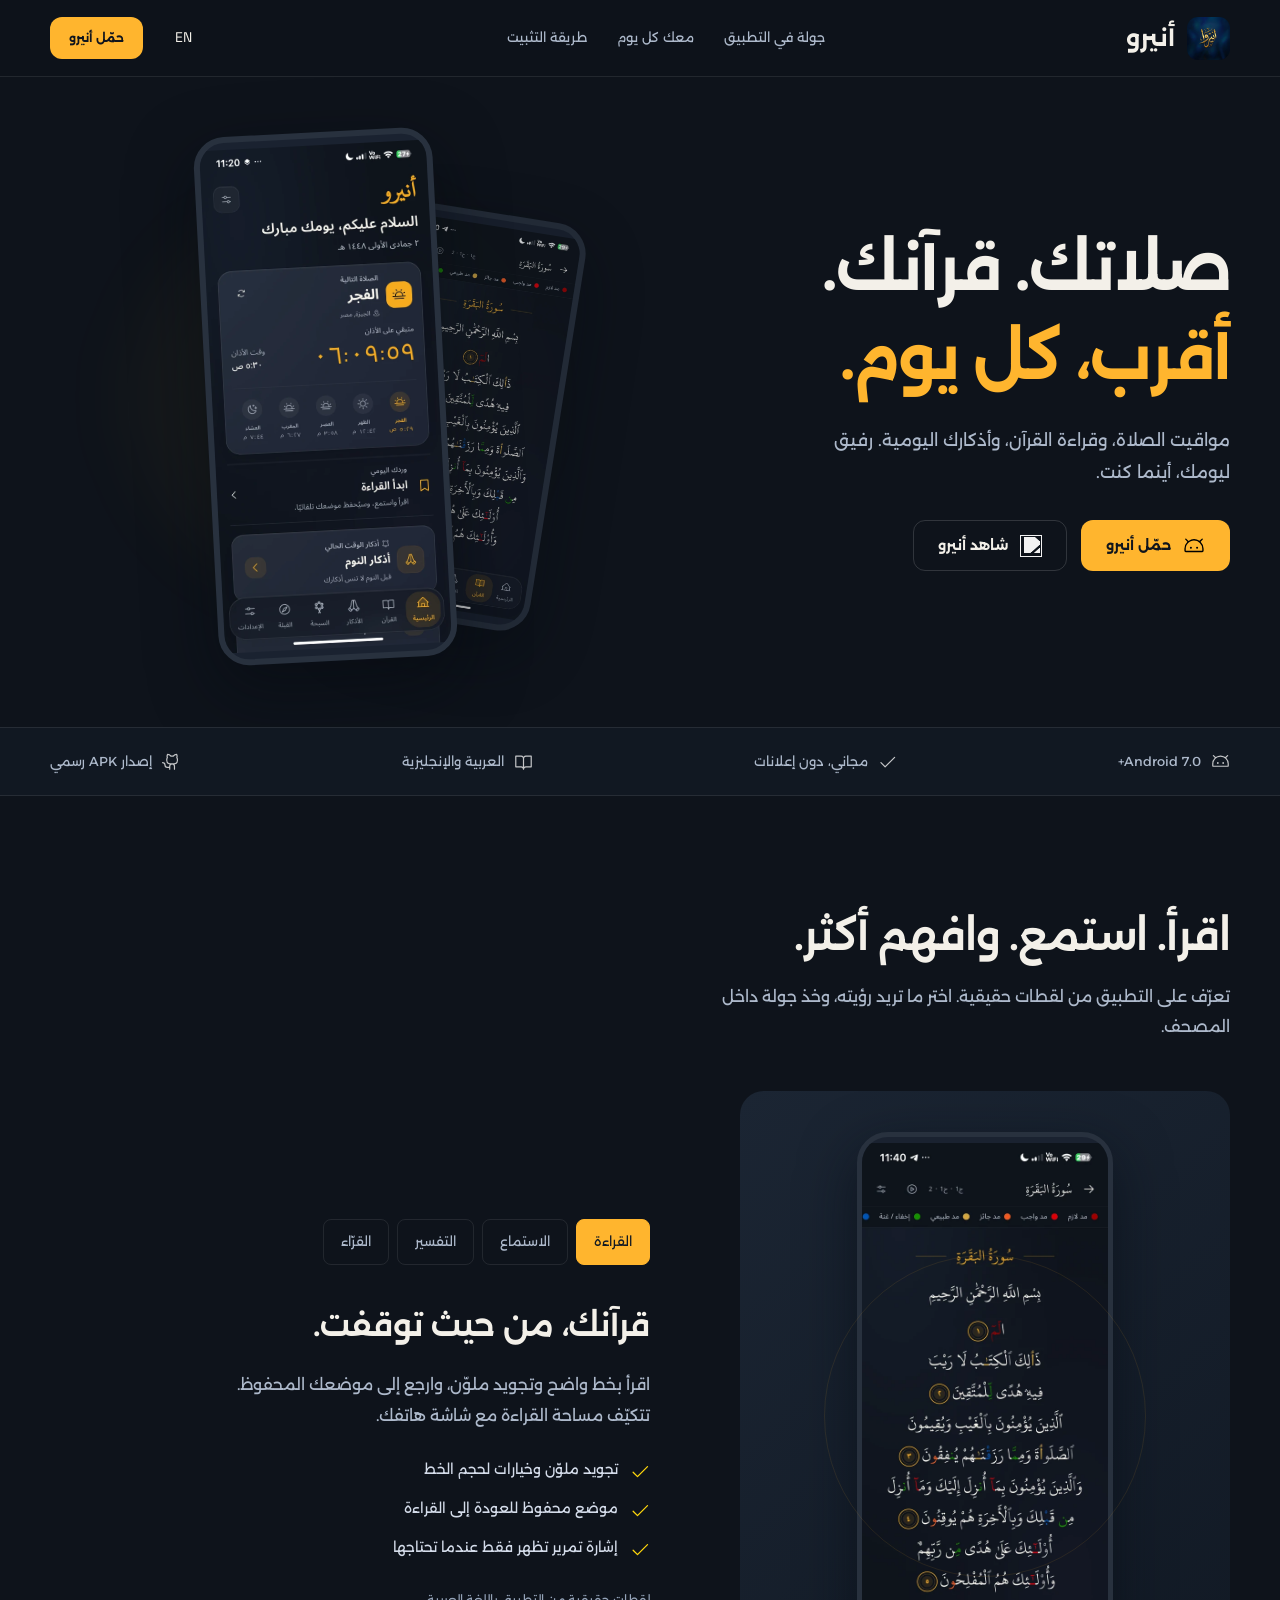
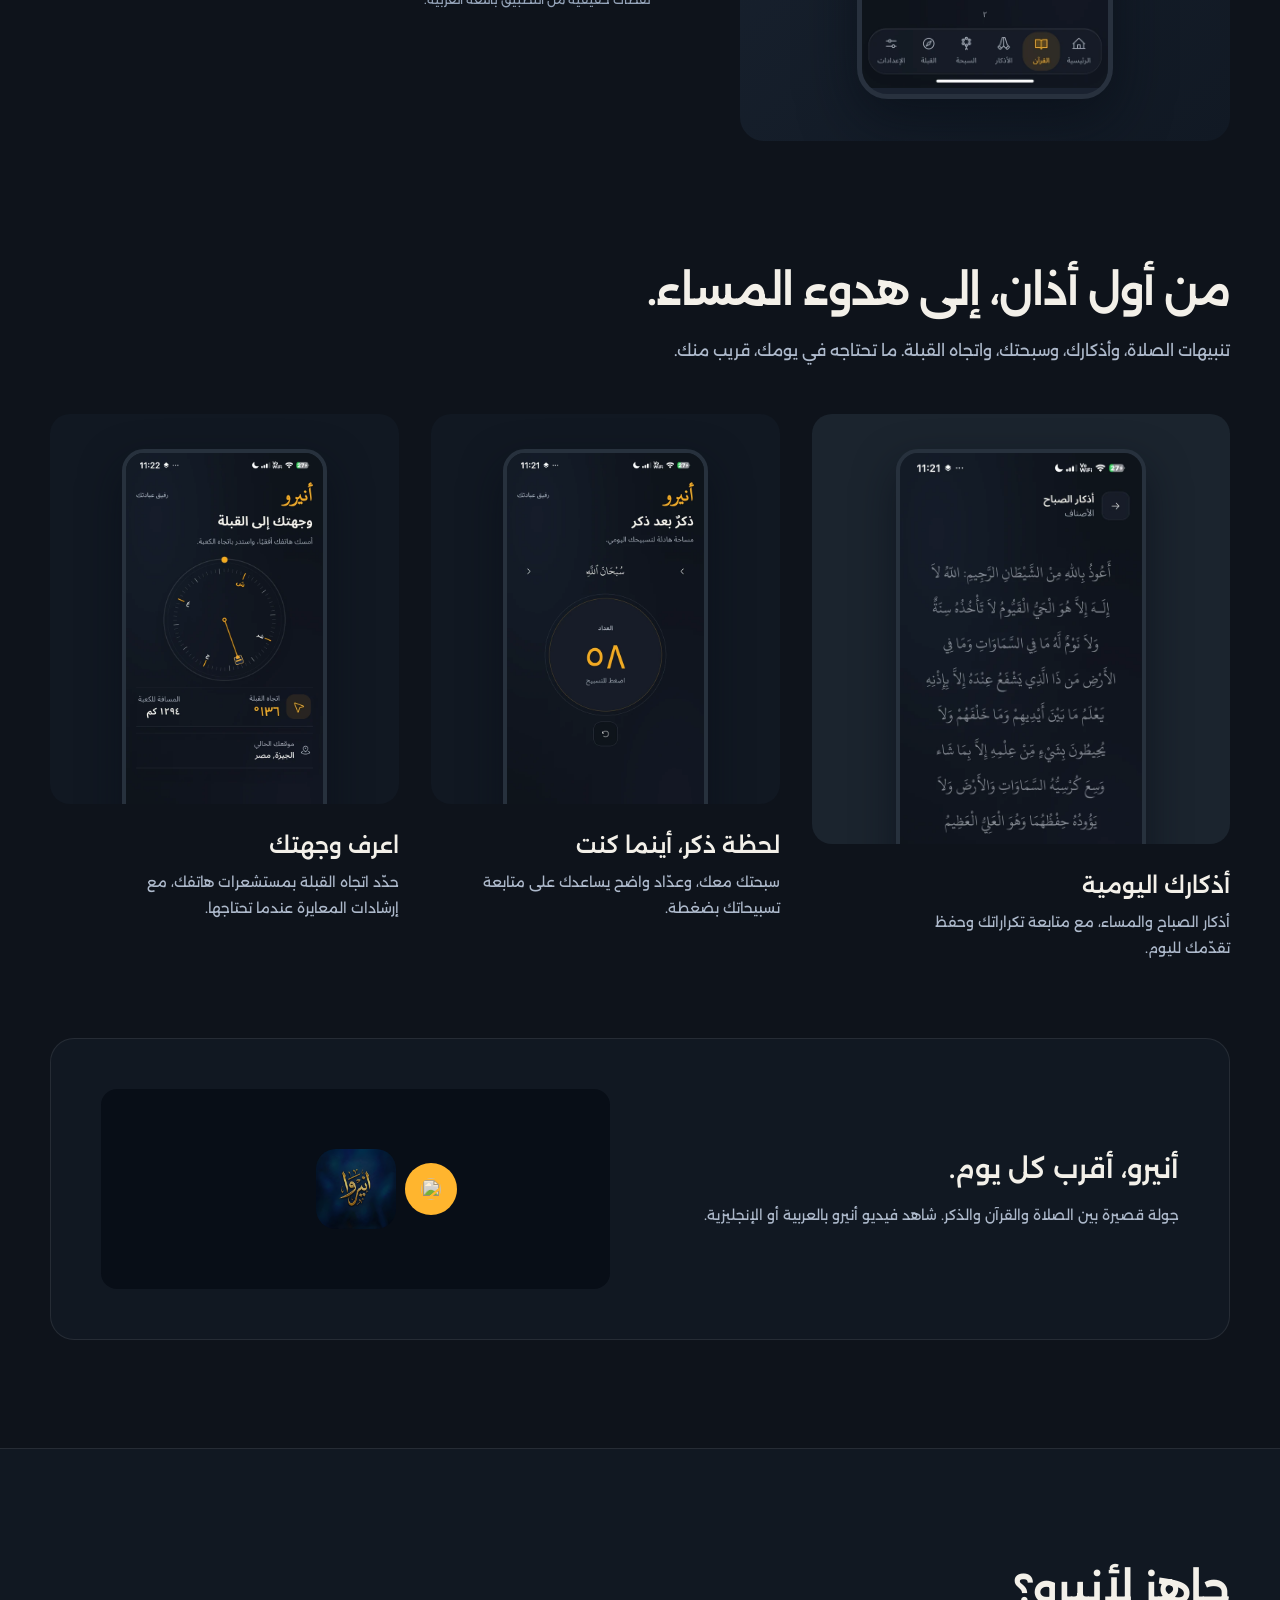
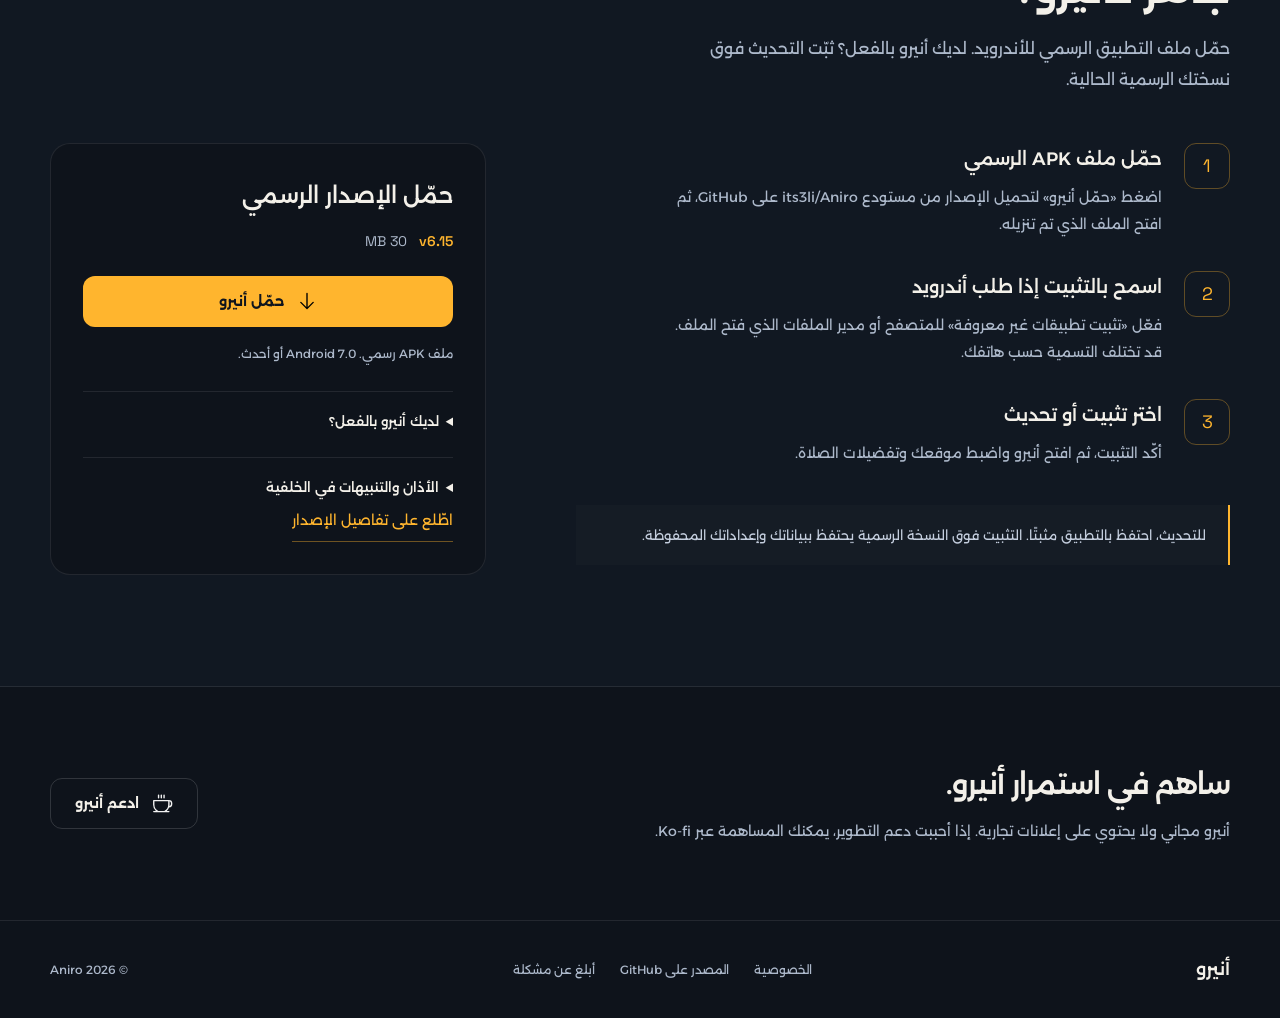
==== index.html @ b25a4a14 "Refresh Aniro website with current screenshots, launch films, and official updates" ====
<!doctype html><html lang="ar" dir="rtl"><head>
<meta charset="utf-8"><meta name="viewport" content="width=device-width,initial-scale=1"><meta name="theme-color" content="#0e131b">
<title>أنيرو — أقرب، كل يوم</title><meta name="description" content="صلاتك، قرآنك، وذكرك. حمّل أنيرو للأندرويد، وتعرّف على التطبيق من لقطات حقيقية.">
<link rel="canonical" href="https://aniro.vercel.app/"><meta property="og:type" content="website"><meta property="og:site_name" content="Aniro"><meta property="og:title" content="أنيرو — أقرب، كل يوم"><meta property="og:description" content="صلاتك، قرآنك، وذكرك. في مكان واحد."><meta property="og:url" content="https://aniro.vercel.app/"><meta property="og:image" content="https://aniro.vercel.app/assets/social-preview.jpg"><meta property="og:image:width" content="1200"><meta property="og:image:height" content="630"><meta name="twitter:card" content="summary_large_image">
<link rel="icon" href="/favicon.png"><link rel="preload" href="/assets/fonts/alexandria.ttf" as="font" type="font/ttf" crossorigin><link rel="stylesheet" href="/styles.css"><script src="/app.js" defer></script>
</head><body>
<a class="skip-link" href="#main" data-en="Skip to content">انتقل إلى المحتوى</a>
<header class="site-header"><div class="container nav-bar">
<a class="brand" href="#top" aria-label="Aniro"><img src="/assets/logo.png" width="43" height="43" alt="" fetchpriority="high"><span data-en="Aniro">أنيرو</span></a>
<nav class="navigation" aria-label="التنقل الرئيسي"><a href="#showcase" data-en="Explore">جولة في التطبيق</a><a href="#daily" data-en="Your day">معك كل يوم</a><a href="#install" data-en="How to install">طريقة التثبيت</a></nav>
<div class="nav-actions"><button id="language-toggle" class="language-button" type="button" aria-label="Switch to English">EN</button><a class="button button-small" href="https://github.com/its3li/Aniro/releases/latest" data-download data-en="Download Aniro">حمّل أنيرو</a><button id="menu-toggle" class="menu-button" type="button" aria-expanded="false" aria-controls="mobile-nav" aria-label="القائمة"><img class="icon" src="/assets/icons/list.svg" alt=""></button></div></div>
<nav id="mobile-nav" class="mobile-nav" aria-label="التنقل للجوال"><a href="#showcase" data-en="Explore">جولة في التطبيق</a><a href="#daily" data-en="Your day">معك كل يوم</a><a href="#install" data-en="How to install">طريقة التثبيت</a><a href="/privacy.html" data-en="Privacy">الخصوصية</a></nav></header>
<main id="main">
<section id="top" class="hero" aria-labelledby="hero-title"><div class="container hero-grid"><div class="hero-copy"><h1 id="hero-title"><span class="hero-first-line" data-en="What matters.">صلاتك. قرآنك.</span><span data-en="A little closer.">أقرب، كل يوم.</span></h1><p data-en="Prayer times, Quran, and daily remembrance. A companion for your day, wherever you are.">مواقيت الصلاة، وقراءة القرآن، وأذكارك اليومية. رفيق ليومك، أينما كنت.</p><div class="hero-actions"><a class="button" href="https://github.com/its3li/Aniro/releases/latest" data-download><img class="icon" src="/assets/icons/android-logo.svg" alt=""><span data-en="Download Aniro">حمّل أنيرو</span></a><button class="button button-quiet" type="button" data-open-movie><img class="icon" src="/assets/icons/play.svg" alt=""><span data-en="Watch Aniro">شاهد أنيرو</span></button></div></div>
<div class="hero-visual" aria-label="لقطات من التطبيق"><div class="device hero-device"><img src="/assets/screens/home.webp" srcset="/assets/screens/home.webp 540w, /assets/screens/home-large.webp 810w" sizes="(max-width:767px) 172px, 239px" width="540" height="1196" alt="واجهة أنيرو الرئيسية ومواقيت الصلاة" data-en-alt="Aniro Home with prayer times" fetchpriority="high"></div><div class="device hero-device-back"><img src="/assets/screens/quran-page-2.webp" width="540" height="1196" alt="صفحة القرآن بتجويد ملوّن" data-en-alt="Quran reading with color-coded Tajweed" fetchpriority="low"></div></div></div></section>
<div class="essentials"><div class="container essential-row"><span><img class="icon" src="/assets/icons/android-logo.svg" alt=""><span>Android 7.0+</span></span><span><img class="icon" src="/assets/icons/check.svg" alt=""><span data-en="Free, without ads">مجاني، دون إعلانات</span></span><span><img class="icon" src="/assets/icons/book-open.svg" alt=""><span data-en="Arabic and English">العربية والإنجليزية</span></span><span><img class="icon" src="/assets/icons/github-logo.svg" alt=""><span data-en="Official APK release">إصدار APK رسمي</span></span></div></div>
<section id="showcase" class="section container" aria-labelledby="showcase-title"><div class="section-heading reveal"><h2 id="showcase-title" data-en="Read. Listen. Understand.">اقرأ. استمع. وافهم أكثر.</h2><p data-en="Explore the current app through real screenshots. Choose a view to see how it works.">تعرّف على التطبيق من لقطات حقيقية. اختر ما تريد رؤيته، وخذ جولة داخل المصحف.</p></div><div class="showcase-grid reveal"><div class="showcase-view"><div class="device showcase-device"><img id="feature-screen" src="/assets/screens/quran-page-2.webp" width="540" height="1196" loading="lazy" alt="قرآنك، من حيث توقفت."></div></div><div><div class="feature-tabs" role="tablist" aria-label="عروض القرآن"><button id="tab-quran" class="feature-tab" type="button" role="tab" aria-selected="true" aria-controls="feature-panel" data-feature="quran" data-en="Reading">القراءة</button><button id="tab-listen" class="feature-tab" type="button" role="tab" aria-selected="false" aria-controls="feature-panel" tabindex="-1" data-feature="listen" data-en="Listening">الاستماع</button><button id="tab-tafseer" class="feature-tab" type="button" role="tab" aria-selected="false" aria-controls="feature-panel" tabindex="-1" data-feature="tafseer" data-en="Tafseer">التفسير</button><button id="tab-reciters" class="feature-tab" type="button" role="tab" aria-selected="false" aria-controls="feature-panel" tabindex="-1" data-feature="reciters" data-en="Reciters">القرّاء</button></div><div id="feature-panel" class="feature-detail" role="tabpanel" aria-labelledby="tab-quran" tabindex="0"><h3 id="feature-title">قرآنك، من حيث توقفت.</h3><p id="feature-description">اقرأ بخط واضح وتجويد ملوّن، وارجع إلى موضعك المحفوظ. تتكيّف مساحة القراءة مع شاشة هاتفك.</p><ul id="feature-points"><li>تجويد ملوّن وخيارات لحجم الخط</li><li>موضع محفوظ للعودة إلى القراءة</li><li>إشارة تمرير تظهر فقط عندما تحتاجها</li></ul><p id="feature-note" class="image-note">لقطات حقيقية من التطبيق باللغة العربية.</p></div></div></div></section>
<section id="daily" class="section daily container" aria-labelledby="daily-title"><div class="section-heading reveal"><h2 id="daily-title" data-en="From the first prayer to evening.">من أول أذان، إلى هدوء المساء.</h2><p data-en="Prayer reminders, daily Azkar, Tasbeeh, and your Qibla. The things you return to, kept close.">تنبيهات الصلاة، وأذكارك، وسبحتك، واتجاه القبلة. ما تحتاجه في يومك، قريب منك.</p></div><div class="daily-grid">
<article class="daily-item reveal"><div class="daily-picture"><img src="/assets/screens/azkar-reading.webp" width="540" height="1196" loading="lazy" alt="قراءة الأذكار ومتابعة التكرار" data-en-alt="Azkar reading and repetition tracking"></div><div><h3 data-en="Your daily remembrance">أذكارك اليومية</h3><p data-en="Morning and evening Azkar, with progress that stays with you for the day.">أذكار الصباح والمساء، مع متابعة تكراراتك وحفظ تقدّمك لليوم.</p></div></article>
<article class="daily-item reveal"><div class="daily-picture"><img src="/assets/screens/tasbeeh.webp" width="540" height="1196" loading="lazy" alt="السبحة الإلكترونية في أنيرو" data-en-alt="Aniro Tasbeeh counter"></div><div><h3 data-en="A moment for Tasbeeh">لحظة ذكر، أينما كنت</h3><p data-en="Keep your Tasbeeh close, and follow your count with a simple tap.">سبحتك معك، وعدّاد واضح يساعدك على متابعة تسبيحاتك بضغطة.</p></div></article>
<article class="daily-item reveal"><div class="daily-picture"><img src="/assets/screens/qibla.webp" width="540" height="1196" loading="lazy" alt="بوصلة القبلة في أنيرو" data-en-alt="Aniro Qibla compass"></div><div><h3 data-en="Find your direction">اعرف وجهتك</h3><p data-en="Find your Qibla using your phone’s sensors, with calibration guidance when needed.">حدّد اتجاه القبلة بمستشعرات هاتفك، مع إرشادات المعايرة عندما تحتاجها.</p></div></article></div>
<div class="film-banner reveal"><div><h3 data-en="A little closer, every day.">أنيرو، أقرب كل يوم.</h3><p data-en="A short tour of prayer, Quran, and remembrance. Watch the launch film in Arabic or English.">جولة قصيرة بين الصلاة والقرآن والذكر. شاهد فيديو أنيرو بالعربية أو الإنجليزية.</p></div><button class="film-thumb" type="button" data-open-movie aria-label="شاهد فيديو أنيرو"><img src="/assets/logo.png" width="80" height="80" alt=""><span class="play-circle"><img class="icon" src="/assets/icons/play.svg" alt=""></span></button></div></section>
<section id="install" class="section install-section" aria-labelledby="install-title"><div class="container"><div class="section-heading reveal"><h2 id="install-title" data-en="Ready for Aniro?">جاهز لأنيرو؟</h2><p data-en="Download the official Android APK. Already have Aniro? Install the update over your current official version.">حمّل ملف التطبيق الرسمي للأندرويد. لديك أنيرو بالفعل؟ ثبّت التحديث فوق نسختك الرسمية الحالية.</p></div><div class="install-grid"><div class="reveal"><ol class="steps"><li><div><h3 data-en="Download the official APK">حمّل ملف APK الرسمي</h3><p data-en="Use Download Aniro to get the release from its3li/Aniro on GitHub, then open the downloaded file.">اضغط «حمّل أنيرو» لتحميل الإصدار من مستودع its3li/Aniro على GitHub، ثم افتح الملف الذي تم تنزيله.</p></div></li><li><div><h3 data-en="Allow installation if Android asks">اسمح بالتثبيت إذا طلب أندرويد</h3><p data-en="Allow “Install unknown apps” for the browser or file manager that opened the APK. Labels vary by phone.">فعّل «تثبيت تطبيقات غير معروفة» للمتصفح أو مدير الملفات الذي فتح الملف. قد تختلف التسمية حسب هاتفك.</p></div></li><li><div><h3 data-en="Choose Install or Update">اختر تثبيت أو تحديث</h3><p data-en="Confirm the installer, then open Aniro and set your location and prayer preferences.">أكّد التثبيت، ثم افتح أنيرو واضبط موقعك وتفضيلات الصلاة.</p></div></li></ol><p class="install-note" data-en="Updating? Keep the app installed. Installing over the official version preserves your saved data and preferences.">للتحديث، احتفظ بالتطبيق مثبتًا. التثبيت فوق النسخة الرسمية يحتفظ ببياناتك وإعداداتك المحفوظة.</p></div>
<aside class="release-block reveal"><h3 data-en="Get the official release">حمّل الإصدار الرسمي</h3><div class="release-meta"><span class="release-version" data-version>الإصدار الرسمي</span><span data-release-size>APK · Android</span></div><a class="button" href="https://github.com/its3li/Aniro/releases/latest" data-download><img class="icon" src="/assets/icons/arrow-down.svg" alt=""><span data-en="Download Aniro">حمّل أنيرو</span></a><p id="release-status" class="release-status" aria-live="polite">يمكنك تحميل آخر إصدار رسمي من GitHub.</p><details><summary data-en="Already have Aniro?">لديك أنيرو بالفعل؟</summary><p data-en="Open Settings → About → Check for updates. You can also download the official APK here and choose Update in Android’s installer.">افتح الإعدادات ← حول التطبيق ← تحقّق من التحديثات. يمكنك أيضًا تحميل الملف الرسمي هنا واختيار «تحديث» في مثبت أندرويد.</p></details><details><summary data-en="Azan and background reminders">الأذان والتنبيهات في الخلفية</summary><p data-en="Enable notifications and the requested alarm permissions. If your phone stops reminders, review battery restrictions for Aniro in Android settings.">فعّل الإشعارات وأذونات المنبه المطلوبة. إذا أوقف هاتفك التنبيهات، راجع قيود البطارية لتطبيق أنيرو في إعدادات أندرويد.</p></details><a class="text-link" href="https://github.com/its3li/Aniro/releases/latest" target="_blank" rel="noopener noreferrer" data-en="View release notes">اطّلع على تفاصيل الإصدار</a></aside></div></div></section>
<section id="donate" class="container support"><div><h2 data-en="Help Aniro keep growing.">ساهم في استمرار أنيرو.</h2><p data-en="Aniro is free and has no commercial ads. If you’d like to support development, you can contribute on Ko-fi.">أنيرو مجاني ولا يحتوي على إعلانات تجارية. إذا أحببت دعم التطوير، يمكنك المساهمة عبر Ko-fi.</p></div><a class="button button-quiet" href="https://ko-fi.com/aniro_" target="_blank" rel="noopener noreferrer"><img class="icon" src="/assets/icons/coffee.svg" alt=""><span data-en="Support Aniro">ادعم أنيرو</span></a></section>
</main><footer class="site-footer"><div class="container footer-row"><a class="footer-brand" href="#top" data-en="Aniro">أنيرو</a><div class="footer-links"><a href="/privacy.html" data-en="Privacy">الخصوصية</a><a href="https://github.com/its3li/Aniro" target="_blank" rel="noopener noreferrer" data-en="Source on GitHub">المصدر على GitHub</a><a href="https://github.com/its3li/Aniro/issues" target="_blank" rel="noopener noreferrer" data-en="Report an issue">أبلغ عن مشكلة</a></div><span>© <span id="copyright-year">2026</span> Aniro</span></div></footer>
<dialog id="movie-dialog" aria-labelledby="movie-title"><div class="dialog-top"><h2 id="movie-title">أنيرو، أقرب كل يوم</h2><button id="movie-close" class="close-button" type="button" aria-label="إغلاق"><img class="icon" src="/assets/icons/x.svg" alt=""></button></div><video id="movie-player" class="movie-player" controls playsinline preload="none"></video><div class="movie-language"><button type="button" data-movie-language="ar" aria-pressed="true">العربية</button><button type="button" data-movie-language="en" aria-pressed="false">English</button></div></dialog>
</body></html>
---- styles.css ----
@font-face{font-family:Alexandria;src:url('/assets/fonts/alexandria.ttf') format('truetype');font-weight:100 900;font-display:swap}
@font-face{font-family:Space;src:url('/assets/fonts/space-grotesk.ttf') format('truetype');font-weight:300 700;font-display:swap}
:root{color-scheme:dark;--canvas:#0e131b;--surface:#161d28;--surface-soft:#111822;--ink:#f3f0e9;--muted:#adb9cb;--amber:#ffb52e;--line:#ffffff16;--radius:18px;--container:1180px}
*{box-sizing:border-box}html{scroll-behavior:smooth;scroll-padding-top:96px}body{margin:0;background:var(--canvas);color:var(--ink);font:400 16px/1.8 Alexandria,system-ui,sans-serif}html[lang=en] body{font-family:Space,system-ui,sans-serif}button,a{-webkit-tap-highlight-color:transparent}a{color:inherit;text-decoration:none}button{font:inherit;color:inherit;cursor:pointer}img{max-width:100%;height:auto;display:block}button:disabled{cursor:default}button:focus-visible,a:focus-visible,summary:focus-visible{outline:2px solid var(--amber);outline-offset:6px}::selection{background:var(--amber);color:var(--canvas)}.container{width:min(var(--container),calc(100% - 64px));margin-inline:auto}.skip-link{position:fixed;inset-inline-start:16px;top:12px;background:var(--amber);color:var(--canvas);padding:10px 18px;z-index:100;transform:translateY(-150%)}.skip-link:focus{transform:none}.site-header{position:sticky;top:0;z-index:30;background:#0e131be8;border-bottom:1px solid var(--line);backdrop-filter:blur(18px)}.nav-bar{height:76px;display:flex;align-items:center;justify-content:space-between;gap:28px}.brand{display:flex;align-items:center;gap:12px;font-size:24px;font-weight:650;white-space:nowrap}.brand img{width:43px;height:43px;border-radius:11px}.navigation{display:flex;align-items:center;gap:30px;font-size:13px;color:var(--muted)}.navigation a{padding:10px 0;transition:color .2s}.navigation a:hover{color:var(--ink)}.nav-actions{display:flex;align-items:center;gap:18px}.language-button{border:0;background:none;min-width:44px;min-height:44px;font-family:Space,Alexandria,sans-serif;font-size:14px}.button{min-height:50px;display:inline-flex;align-items:center;justify-content:center;gap:12px;padding:12px 24px;border:1px solid transparent;border-radius:12px;background:var(--amber);color:#10151d;font-weight:650;font-size:14px;white-space:nowrap;transition:transform .2s,background .2s}.button:hover{background:#ffc354;transform:translateY(-2px)}.button:active{transform:translateY(1px)}.button-small{min-height:42px;padding:9px 18px;font-size:12px}.button-quiet{background:transparent;color:var(--ink);border-color:#ffffff25}.button-quiet:hover{background:#ffffff09}.icon{width:22px;height:22px;flex-shrink:0;filter:brightness(0) saturate(100%) invert(95%)}.button .icon{filter:none}.button-quiet .icon{filter:brightness(0) invert(95%)}.menu-button{display:none;border:0;background:transparent;min-width:44px;min-height:44px}.mobile-nav{display:none;padding:10px 32px 22px;gap:10px}.mobile-nav a{padding:10px}.hero{position:relative;isolation:isolate;overflow:hidden}.hero-grid{display:grid;grid-template-columns:1.03fr 1fr;align-items:center;gap:60px;min-height:650px;padding-block:54px 64px}.hero-copy h1{font-size:clamp(46px,5vw,66px);font-weight:650;line-height:1.4;letter-spacing:-2px;margin:0 0 22px}.hero-copy h1 span{display:block;color:var(--amber)}html[lang=en] .hero-copy h1{font-size:clamp(48px,5.3vw,70px);line-height:1.13;letter-spacing:-3px}.hero-copy p{font-size:17px;color:var(--muted);max-width:420px;line-height:1.9;margin:0 0 32px}.hero-actions{display:flex;flex-wrap:wrap;gap:14px}.hero-visual{height:530px;position:relative;display:flex;align-items:center;justify-content:center;direction:ltr;isolation:isolate}.hero-visual:before{content:'';position:absolute;width:400px;height:400px;border-radius:50%;background:#ffb52e09;filter:blur(34px);z-index:-1}.device{background:#1a2230;border:6px solid #28313e;border-radius:31px;overflow:hidden;box-shadow:0 24px 65px #05091080;aspect-ratio:1080/2392}.device img{width:100%;height:100%;object-fit:contain}.hero-device{width:239px;z-index:2;rotate:-3deg}.hero-device-back{position:absolute;width:186px;rotate:9deg;translate:140px 20px;z-index:1;opacity:.78}.hero-visual .device{transition:transform .55s cubic-bezier(.2,.8,.2,1)}.hero-visual:hover .hero-device{transform:translateY(-6px) rotate(2deg)}.hero-visual:hover .hero-device-back{transform:translateX(10px) rotate(-2deg)}.essentials{border-block:1px solid var(--line);background:var(--surface-soft)}.essential-row{display:flex;justify-content:space-between;align-items:center;gap:24px;padding-block:22px;color:var(--muted);font-size:13px}.essential-row span{display:inline-flex;gap:10px;align-items:center}.essential-row .icon{width:19px;height:19px;opacity:.8}.section{padding-block:108px;scroll-margin-top:80px}.section-heading{max-width:650px;margin-bottom:48px}.section-heading h2,.support h2{font-weight:600;font-size:clamp(28px,3.3vw,44px);line-height:1.5;letter-spacing:-1px;margin:0 0 14px}.section-heading p{font-size:16px;line-height:1.9;color:var(--muted);margin:0;max-width:570px}html[lang=en] .section-heading h2{line-height:1.2;letter-spacing:-1.6px}.showcase-grid{display:grid;grid-template-columns:.9fr 1.1fr;align-items:center;gap:90px}.showcase-view{background:linear-gradient(140deg,#1b2533,#111924);height:650px;border-radius:24px;display:flex;align-items:center;justify-content:center;position:relative;overflow:hidden}.showcase-view:before{content:'';position:absolute;width:320px;height:320px;border:1px solid #ffb52e18;border-radius:50%}.showcase-device{width:256px;border-width:5px;box-shadow:0 20px 55px #080e17aa;transition:opacity .15s,transform .25s}.feature-tabs{display:flex;gap:8px;flex-wrap:wrap;margin-bottom:36px}.feature-tab{border:1px solid var(--line);background:transparent;border-radius:8px;min-height:44px;padding:10px 17px;font-size:13px;color:var(--muted);transition:background .2s,color .2s}.feature-tab[aria-selected=true]{background:var(--amber);border-color:var(--amber);color:#131a23}.feature-tab:hover{border-color:#ffffff44}.feature-detail h3{font-size:32px;font-weight:600;margin:0 0 20px;line-height:1.5;letter-spacing:-.7px}.feature-detail p{color:var(--muted);font-size:16px;line-height:1.95;margin:0;max-width:430px}.feature-detail ul{margin:26px 0 0;padding:0;list-style:none}.feature-detail li{display:flex;align-items:start;gap:12px;color:#d4dcea;font-size:14px;margin-top:14px}.feature-detail li .icon{filter:brightness(0) saturate(100%) invert(77%) sepia(65%) saturate(600%);width:20px;margin-top:3px}.feature-detail .image-note{margin-top:28px;font-size:12px;color:#94a3b8}.text-link{display:inline-flex;align-items:center;gap:10px;font-size:14px;padding:8px 0;border-bottom:1px solid #ffb52e66;color:var(--amber)}.text-link .icon{filter:brightness(0) saturate(100%) invert(77%) sepia(65%) saturate(600%)}.daily{padding-top:10px}.daily-grid{display:grid;grid-template-columns:1.2fr 1fr 1fr;gap:32px}.daily-item h3{font-size:22px;font-weight:550;margin:25px 0 8px;line-height:1.5}.daily-item p{font-size:14px;color:var(--muted);margin:0;line-height:1.85;max-width:300px}.daily-picture{height:390px;background:var(--surface-soft);border-radius:20px;overflow:hidden;position:relative;display:flex;justify-content:center;align-items:flex-start;padding-top:35px}.daily-picture img{width:205px;border-radius:22px;border:4px solid #27313d;box-shadow:0 18px 40px #080e1799}.daily-item:first-child .daily-picture{height:430px;background:#1b242e}.daily-item:first-child img{width:250px}.film-banner{display:grid;grid-template-columns:1fr 1fr;align-items:center;gap:60px;padding:50px;border:1px solid var(--line);border-radius:24px;background:var(--surface-soft);margin-top:76px}.film-banner h3{font-size:27px;font-weight:550;margin:0 0 12px;line-height:1.5}.film-banner p{font-size:14px;line-height:1.9;color:var(--muted);margin:0}.film-thumb{display:flex;align-items:center;justify-content:center;position:relative;background:#080e17;border:0;min-height:200px;overflow:hidden;border-radius:16px}.film-thumb img{width:80px;border-radius:20px;opacity:.8}.film-thumb .play-circle{width:52px;height:52px;position:absolute;border-radius:50%;background:var(--amber);display:grid;place-items:center;translate:75px 0;transition:scale .2s}.film-thumb:hover .play-circle{scale:1.08}.play-circle .icon{filter:none;width:20px}.install-section{background:var(--surface-soft);border-block:1px solid var(--line)}.install-grid{display:grid;grid-template-columns:1.2fr .8fr;gap:90px;align-items:start}.steps{counter-reset:steps;margin:0;padding:0;list-style:none}.steps li{display:grid;grid-template-columns:48px 1fr;gap:20px;padding-bottom:34px}.steps li:before{counter-increment:steps;content:counter(steps);width:44px;height:44px;display:grid;place-items:center;border:1px solid #ffb52e55;border-radius:12px;color:var(--amber);font-family:Space,sans-serif;font-size:18px}.steps h3{font-size:18px;line-height:1.6;margin:2px 0 10px;font-weight:550}.steps p{color:var(--muted);font-size:14px;line-height:1.9;margin:0;max-width:490px}.install-note{font-size:13px;line-height:1.9;color:#c4cede;background:#ffffff04;border-inline-start:2px solid var(--amber);padding:18px 22px;margin-top:4px}.release-block{border:1px solid var(--line);border-radius:20px;padding:32px;background:var(--canvas)}.release-block h3{font-size:22px;margin:0 0 16px;font-weight:550}.release-meta{display:flex;gap:12px;align-items:center;flex-wrap:wrap;font:14px Space,sans-serif;color:var(--muted);margin-bottom:26px}.release-version{color:var(--amber);font-weight:600}.release-block .button{width:100%}.release-status{font-size:12px;color:var(--muted);margin:16px 0 0;min-height:24px}.release-status a{color:var(--amber);text-decoration:underline}.release-block details{margin-top:24px;font-size:13px;border-top:1px solid var(--line);padding-top:18px}.release-block summary{cursor:pointer;font-weight:550}.release-block details p{color:var(--muted);line-height:1.9}.support{padding-block:76px;display:flex;align-items:center;justify-content:space-between;gap:60px}.support h2{font-size:28px}.support p{color:var(--muted);font-size:14px;margin:0;max-width:590px}.site-footer{border-top:1px solid var(--line)}.footer-row{display:flex;align-items:center;justify-content:space-between;gap:30px;padding-block:32px;font-size:12px;color:var(--muted)}.footer-links{display:flex;gap:25px;flex-wrap:wrap}.footer-links a:hover{color:var(--ink)}.footer-brand{font-weight:550;font-size:18px;color:var(--ink)}dialog{border:1px solid #ffffff28;background:var(--canvas);color:var(--ink);padding:24px;border-radius:22px;max-width:min(520px,calc(100% - 32px));max-height:calc(100dvh - 32px);width:100%;overflow:auto}dialog::backdrop{background:#050910dc;backdrop-filter:blur(8px)}.dialog-top{display:flex;align-items:center;justify-content:space-between;gap:20px;margin-bottom:18px}.dialog-top h2{font-size:18px;font-weight:550;margin:0}.close-button{border:0;background:#ffffff09;border-radius:50%;width:44px;height:44px;display:grid;place-items:center}.movie-player{display:block;width:auto;max-width:100%;max-height:65dvh;aspect-ratio:9/16;margin:auto;border-radius:15px;background:#080e17}.movie-language{display:flex;gap:12px;margin-top:18px;justify-content:center}.movie-language button{background:transparent;border:1px solid var(--line);border-radius:8px;padding:8px 15px;min-height:44px;font-size:13px}.movie-language button[aria-pressed=true]{border-color:var(--amber);color:var(--amber)}.policy{max-width:740px;padding-block:70px}.policy h1{font-size:38px}.policy h2{font-size:21px;margin-top:38px}.policy p{color:var(--muted);line-height:1.95}.policy a{color:var(--amber)}[hidden]{display:none!important}.reveal{opacity:1}.motion-ready .reveal{opacity:0;translate:0 20px;transition:opacity .65s,translate .65s}.motion-ready .reveal.is-visible{opacity:1;translate:0 0}
@media(min-width:768px) and (max-height:780px){.hero-grid{min-height:570px;padding-block:34px}.hero-visual{height:465px}.hero-device{width:206px}.hero-device-back{width:166px;translate:116px 15px}}
@media(max-width:1023px){.navigation{gap:18px}.hero-grid{gap:32px}.hero-copy h1{font-size:48px}.hero-copy p{font-size:15px}.hero-visual{height:475px}.hero-device{width:213px}.hero-device-back{width:170px;translate:108px 10px}.showcase-grid{gap:45px}.daily-grid{gap:20px}.install-grid{gap:40px}.film-banner{gap:30px;padding:32px}}
@media(max-width:767px){.container{width:calc(100% - 36px)}.nav-bar{height:68px;gap:14px}.brand{font-size:20px;gap:8px}.brand img{width:36px;height:36px;border-radius:9px}.navigation{display:none}.menu-button{display:grid;place-items:center}.nav-actions{gap:8px}.nav-actions .button-small{display:none}.mobile-nav.is-open{display:grid}.hero-grid{grid-template-columns:1fr;gap:20px;padding-block:34px 36px;min-height:0}.hero-copy{text-align:center}.hero-copy h1{font-size:42px;letter-spacing:-1px;margin-bottom:17px}html[lang=en] .hero-copy h1{font-size:48px;letter-spacing:-2px}.hero-copy p{font-size:14px;max-width:340px;margin:0 auto 25px}.hero-actions{justify-content:center;gap:10px}.hero-actions .button{font-size:12px;padding:11px 17px;min-height:46px}.hero-visual{height:385px}.hero-device{width:172px;rotate:-2deg}.hero-device-back{width:138px;translate:98px 12px}.essential-row{justify-content:center;flex-wrap:wrap;gap:16px 24px;font-size:11px;padding-block:18px}.essential-row .icon{width:16px;height:16px}.section{padding-block:65px}.section-heading{margin-bottom:30px}.section-heading h2{font-size:29px}.section-heading p{font-size:14px}.showcase-grid{grid-template-columns:1fr;gap:26px}.showcase-view{height:485px;grid-row:2}.showcase-device{width:204px}.feature-tabs{gap:7px;margin-bottom:23px}.feature-tab{font-size:11px;padding:9px 12px;min-height:44px}.feature-detail h3{font-size:26px;margin-bottom:14px}.feature-detail p{font-size:14px}.feature-detail ul{margin-top:19px;display:grid;gap:8px}.feature-detail li{font-size:12px;margin:0}.feature-detail .image-note{margin-top:14px;font-size:11px}.daily{padding-top:0}.daily-grid{grid-template-columns:1fr;gap:36px}.daily-item{display:grid;grid-template-columns:145px 1fr;gap:20px;align-items:center}.daily-picture,.daily-item:first-child .daily-picture{height:240px;padding-top:18px;border-radius:15px}.daily-picture img,.daily-item:first-child img{width:128px;border-radius:15px;border-width:3px}.daily-item h3{font-size:19px;margin:0 0 10px}.daily-item p{font-size:12px}.film-banner{grid-template-columns:1fr;gap:26px;padding:25px;margin-top:45px}.film-banner h3{font-size:24px}.film-thumb{min-height:170px}.install-grid{grid-template-columns:1fr;gap:32px}.steps li{grid-template-columns:38px 1fr;gap:14px}.steps li:before{width:36px;height:36px;font-size:15px}.steps h3{font-size:16px}.steps p{font-size:12px}.release-block{padding:25px}.support{flex-direction:column;align-items:start;gap:24px;padding-block:48px}.support h2{font-size:24px}.support p{font-size:13px}.footer-row{align-items:start;flex-direction:column;gap:18px}.footer-links{gap:20px}.policy{padding-block:40px}.policy h1{font-size:30px}}
@media(max-width:359px){.hero-copy h1{font-size:37px}.hero-visual{height:350px}.hero-device{width:156px}.hero-device-back{width:124px;translate:84px 10px}.hero-actions .button{padding-inline:12px;font-size:11px}.daily-item{grid-template-columns:120px 1fr;gap:16px}.daily-picture img,.daily-item:first-child img{width:110px}}
@media(prefers-reduced-motion:reduce){html{scroll-behavior:auto}*,*:before,*:after{animation:none!important;transition:none!important}.motion-ready .reveal{opacity:1;translate:none}.hero-visual:hover .device{transform:none}}
@supports not (backdrop-filter:blur(1px)){.site-header{background:var(--canvas)}}
.hero-copy h1 .hero-first-line{color:var(--ink)}
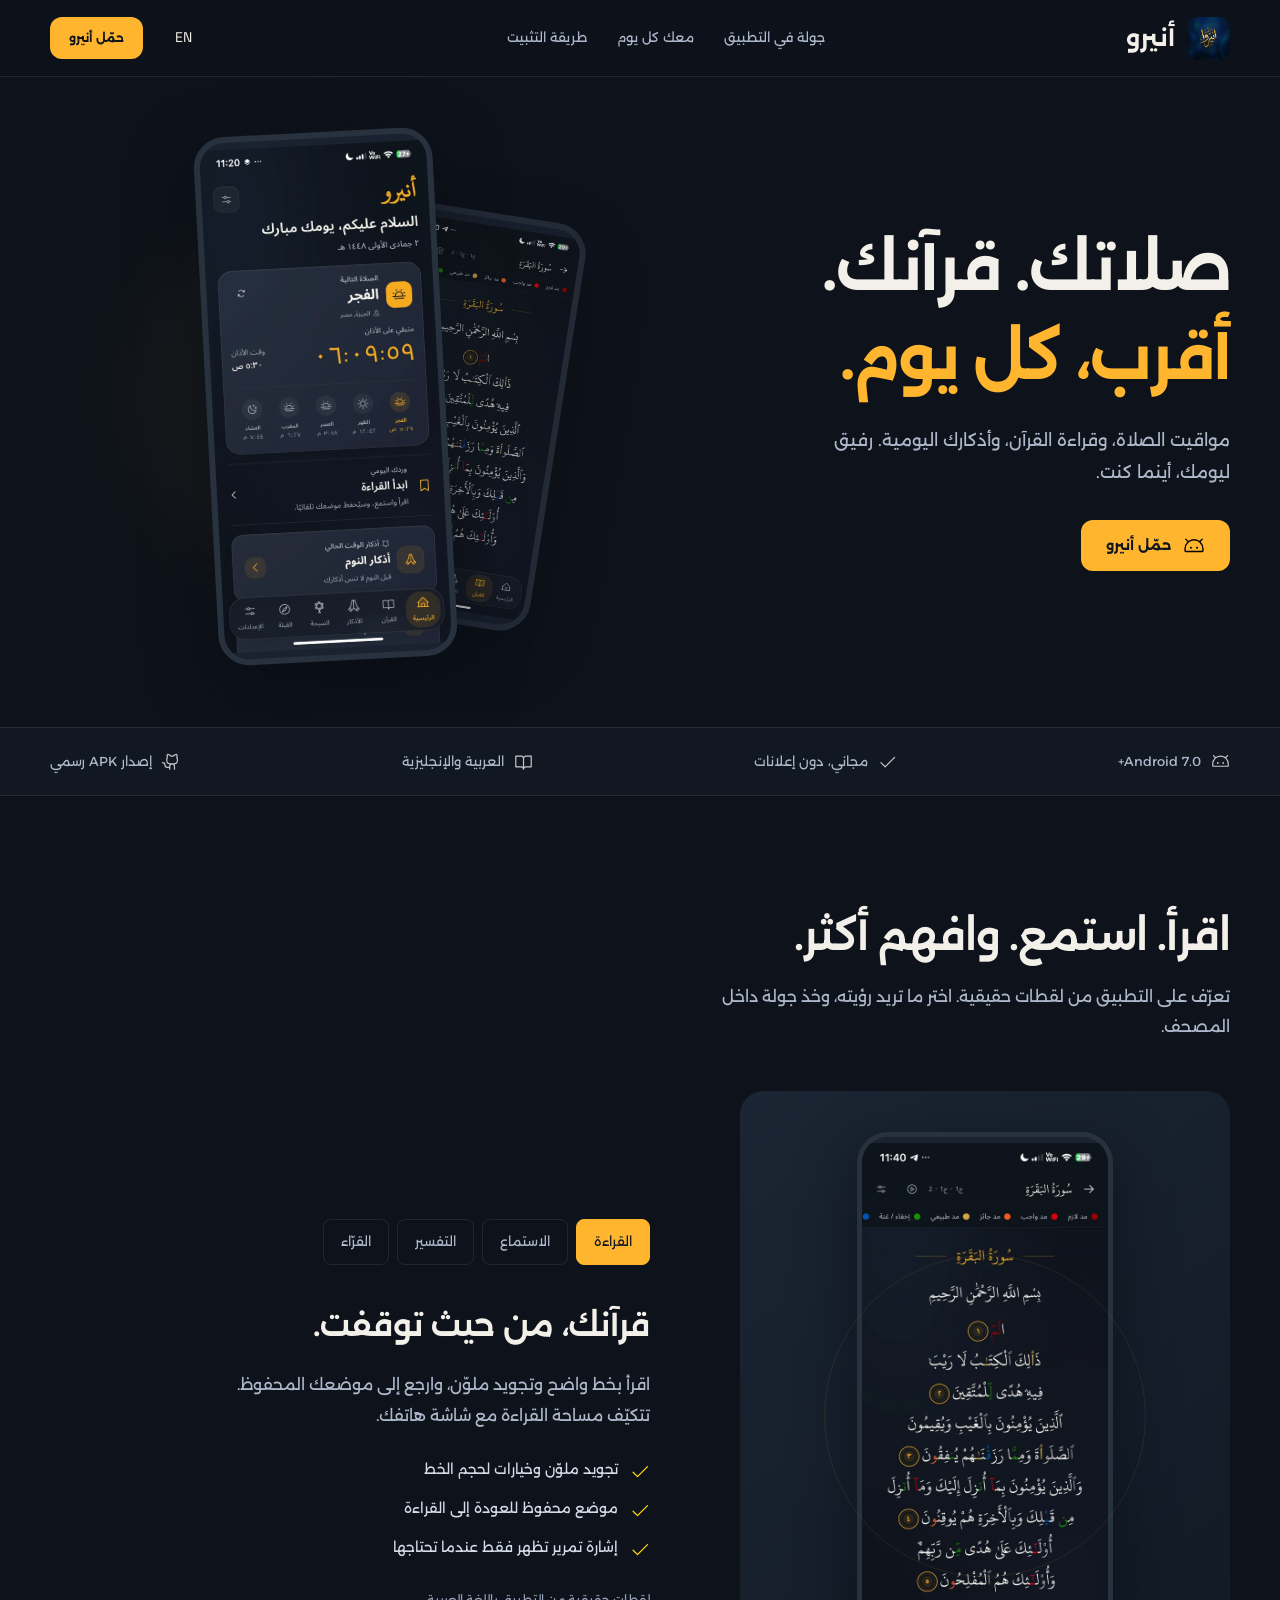
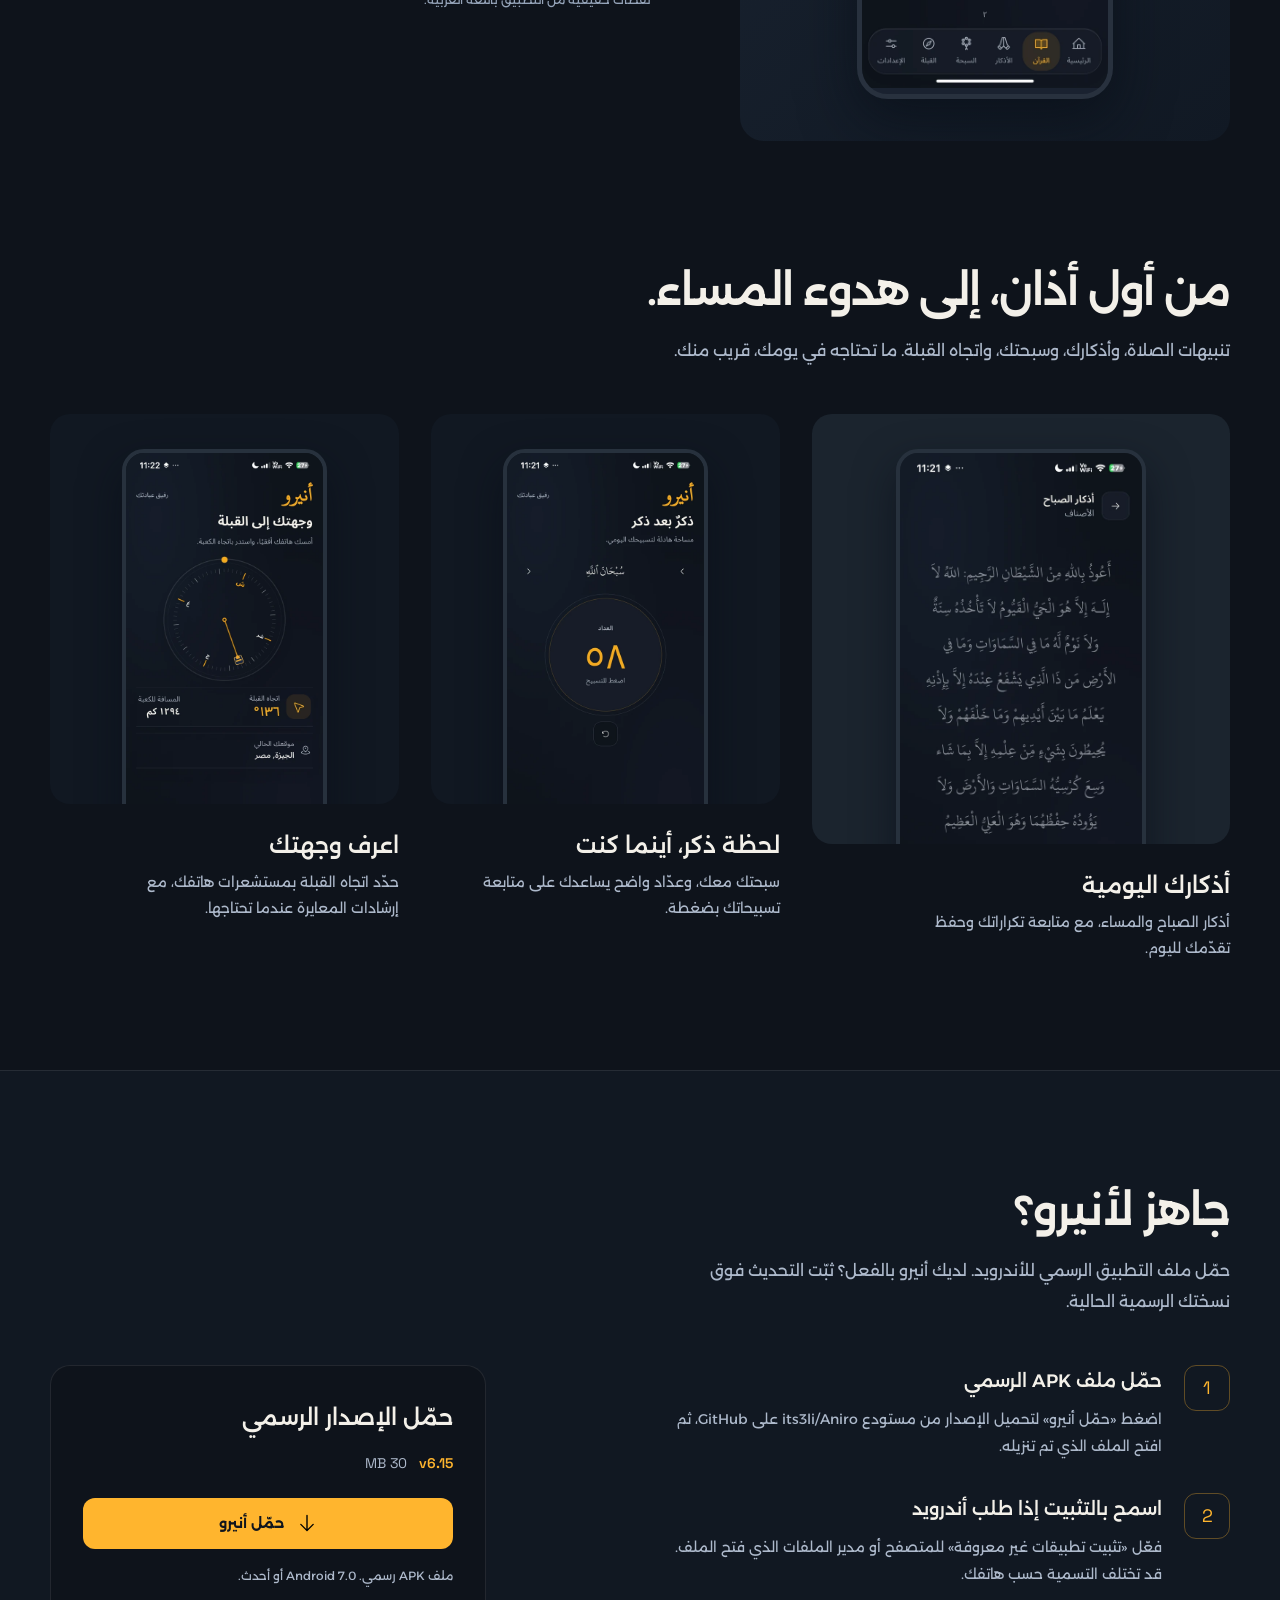
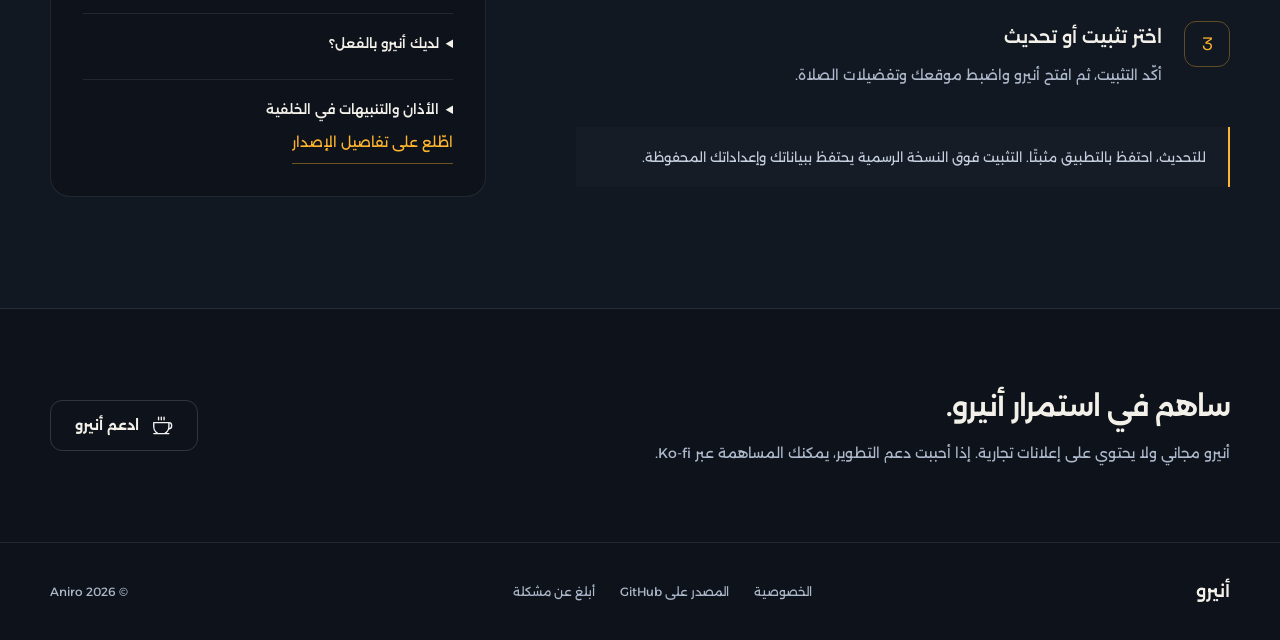
==== commit a6827274: "Remove launch videos and watch controls from website" ====
--- a/index.html
+++ b/index.html
@@ -11,7 +11,7 @@
 <div class="nav-actions"><button id="language-toggle" class="language-button" type="button" aria-label="Switch to English">EN</button><a class="button button-small" href="https://github.com/its3li/Aniro/releases/latest" data-download data-en="Download Aniro">حمّل أنيرو</a><button id="menu-toggle" class="menu-button" type="button" aria-expanded="false" aria-controls="mobile-nav" aria-label="القائمة"><img class="icon" src="/assets/icons/list.svg" alt=""></button></div></div>
 <nav id="mobile-nav" class="mobile-nav" aria-label="التنقل للجوال"><a href="#showcase" data-en="Explore">جولة في التطبيق</a><a href="#daily" data-en="Your day">معك كل يوم</a><a href="#install" data-en="How to install">طريقة التثبيت</a><a href="/privacy.html" data-en="Privacy">الخصوصية</a></nav></header>
 <main id="main">
-<section id="top" class="hero" aria-labelledby="hero-title"><div class="container hero-grid"><div class="hero-copy"><h1 id="hero-title"><span class="hero-first-line" data-en="What matters.">صلاتك. قرآنك.</span><span data-en="A little closer.">أقرب، كل يوم.</span></h1><p data-en="Prayer times, Quran, and daily remembrance. A companion for your day, wherever you are.">مواقيت الصلاة، وقراءة القرآن، وأذكارك اليومية. رفيق ليومك، أينما كنت.</p><div class="hero-actions"><a class="button" href="https://github.com/its3li/Aniro/releases/latest" data-download><img class="icon" src="/assets/icons/android-logo.svg" alt=""><span data-en="Download Aniro">حمّل أنيرو</span></a><button class="button button-quiet" type="button" data-open-movie><img class="icon" src="/assets/icons/play.svg" alt=""><span data-en="Watch Aniro">شاهد أنيرو</span></button></div></div>
+<section id="top" class="hero" aria-labelledby="hero-title"><div class="container hero-grid"><div class="hero-copy"><h1 id="hero-title"><span class="hero-first-line" data-en="What matters.">صلاتك. قرآنك.</span><span data-en="A little closer.">أقرب، كل يوم.</span></h1><p data-en="Prayer times, Quran, and daily remembrance. A companion for your day, wherever you are.">مواقيت الصلاة، وقراءة القرآن، وأذكارك اليومية. رفيق ليومك، أينما كنت.</p><div class="hero-actions"><a class="button" href="https://github.com/its3li/Aniro/releases/latest" data-download><img class="icon" src="/assets/icons/android-logo.svg" alt=""><span data-en="Download Aniro">حمّل أنيرو</span></a></div></div>
 <div class="hero-visual" aria-label="لقطات من التطبيق"><div class="device hero-device"><img src="/assets/screens/home.webp" srcset="/assets/screens/home.webp 540w, /assets/screens/home-large.webp 810w" sizes="(max-width:767px) 172px, 239px" width="540" height="1196" alt="واجهة أنيرو الرئيسية ومواقيت الصلاة" data-en-alt="Aniro Home with prayer times" fetchpriority="high"></div><div class="device hero-device-back"><img src="/assets/screens/quran-page-2.webp" width="540" height="1196" alt="صفحة القرآن بتجويد ملوّن" data-en-alt="Quran reading with color-coded Tajweed" fetchpriority="low"></div></div></div></section>
 <div class="essentials"><div class="container essential-row"><span><img class="icon" src="/assets/icons/android-logo.svg" alt=""><span>Android 7.0+</span></span><span><img class="icon" src="/assets/icons/check.svg" alt=""><span data-en="Free, without ads">مجاني، دون إعلانات</span></span><span><img class="icon" src="/assets/icons/book-open.svg" alt=""><span data-en="Arabic and English">العربية والإنجليزية</span></span><span><img class="icon" src="/assets/icons/github-logo.svg" alt=""><span data-en="Official APK release">إصدار APK رسمي</span></span></div></div>
 <section id="showcase" class="section container" aria-labelledby="showcase-title"><div class="section-heading reveal"><h2 id="showcase-title" data-en="Read. Listen. Understand.">اقرأ. استمع. وافهم أكثر.</h2><p data-en="Explore the current app through real screenshots. Choose a view to see how it works.">تعرّف على التطبيق من لقطات حقيقية. اختر ما تريد رؤيته، وخذ جولة داخل المصحف.</p></div><div class="showcase-grid reveal"><div class="showcase-view"><div class="device showcase-device"><img id="feature-screen" src="/assets/screens/quran-page-2.webp" width="540" height="1196" loading="lazy" alt="قرآنك، من حيث توقفت."></div></div><div><div class="feature-tabs" role="tablist" aria-label="عروض القرآن"><button id="tab-quran" class="feature-tab" type="button" role="tab" aria-selected="true" aria-controls="feature-panel" data-feature="quran" data-en="Reading">القراءة</button><button id="tab-listen" class="feature-tab" type="button" role="tab" aria-selected="false" aria-controls="feature-panel" tabindex="-1" data-feature="listen" data-en="Listening">الاستماع</button><button id="tab-tafseer" class="feature-tab" type="button" role="tab" aria-selected="false" aria-controls="feature-panel" tabindex="-1" data-feature="tafseer" data-en="Tafseer">التفسير</button><button id="tab-reciters" class="feature-tab" type="button" role="tab" aria-selected="false" aria-controls="feature-panel" tabindex="-1" data-feature="reciters" data-en="Reciters">القرّاء</button></div><div id="feature-panel" class="feature-detail" role="tabpanel" aria-labelledby="tab-quran" tabindex="0"><h3 id="feature-title">قرآنك، من حيث توقفت.</h3><p id="feature-description">اقرأ بخط واضح وتجويد ملوّن، وارجع إلى موضعك المحفوظ. تتكيّف مساحة القراءة مع شاشة هاتفك.</p><ul id="feature-points"><li>تجويد ملوّن وخيارات لحجم الخط</li><li>موضع محفوظ للعودة إلى القراءة</li><li>إشارة تمرير تظهر فقط عندما تحتاجها</li></ul><p id="feature-note" class="image-note">لقطات حقيقية من التطبيق باللغة العربية.</p></div></div></div></section>
@@ -19,10 +19,9 @@
 <article class="daily-item reveal"><div class="daily-picture"><img src="/assets/screens/azkar-reading.webp" width="540" height="1196" loading="lazy" alt="قراءة الأذكار ومتابعة التكرار" data-en-alt="Azkar reading and repetition tracking"></div><div><h3 data-en="Your daily remembrance">أذكارك اليومية</h3><p data-en="Morning and evening Azkar, with progress that stays with you for the day.">أذكار الصباح والمساء، مع متابعة تكراراتك وحفظ تقدّمك لليوم.</p></div></article>
 <article class="daily-item reveal"><div class="daily-picture"><img src="/assets/screens/tasbeeh.webp" width="540" height="1196" loading="lazy" alt="السبحة الإلكترونية في أنيرو" data-en-alt="Aniro Tasbeeh counter"></div><div><h3 data-en="A moment for Tasbeeh">لحظة ذكر، أينما كنت</h3><p data-en="Keep your Tasbeeh close, and follow your count with a simple tap.">سبحتك معك، وعدّاد واضح يساعدك على متابعة تسبيحاتك بضغطة.</p></div></article>
 <article class="daily-item reveal"><div class="daily-picture"><img src="/assets/screens/qibla.webp" width="540" height="1196" loading="lazy" alt="بوصلة القبلة في أنيرو" data-en-alt="Aniro Qibla compass"></div><div><h3 data-en="Find your direction">اعرف وجهتك</h3><p data-en="Find your Qibla using your phone’s sensors, with calibration guidance when needed.">حدّد اتجاه القبلة بمستشعرات هاتفك، مع إرشادات المعايرة عندما تحتاجها.</p></div></article></div>
-<div class="film-banner reveal"><div><h3 data-en="A little closer, every day.">أنيرو، أقرب كل يوم.</h3><p data-en="A short tour of prayer, Quran, and remembrance. Watch the launch film in Arabic or English.">جولة قصيرة بين الصلاة والقرآن والذكر. شاهد فيديو أنيرو بالعربية أو الإنجليزية.</p></div><button class="film-thumb" type="button" data-open-movie aria-label="شاهد فيديو أنيرو"><img src="/assets/logo.png" width="80" height="80" alt=""><span class="play-circle"><img class="icon" src="/assets/icons/play.svg" alt=""></span></button></div></section>
+</section>
 <section id="install" class="section install-section" aria-labelledby="install-title"><div class="container"><div class="section-heading reveal"><h2 id="install-title" data-en="Ready for Aniro?">جاهز لأنيرو؟</h2><p data-en="Download the official Android APK. Already have Aniro? Install the update over your current official version.">حمّل ملف التطبيق الرسمي للأندرويد. لديك أنيرو بالفعل؟ ثبّت التحديث فوق نسختك الرسمية الحالية.</p></div><div class="install-grid"><div class="reveal"><ol class="steps"><li><div><h3 data-en="Download the official APK">حمّل ملف APK الرسمي</h3><p data-en="Use Download Aniro to get the release from its3li/Aniro on GitHub, then open the downloaded file.">اضغط «حمّل أنيرو» لتحميل الإصدار من مستودع its3li/Aniro على GitHub، ثم افتح الملف الذي تم تنزيله.</p></div></li><li><div><h3 data-en="Allow installation if Android asks">اسمح بالتثبيت إذا طلب أندرويد</h3><p data-en="Allow “Install unknown apps” for the browser or file manager that opened the APK. Labels vary by phone.">فعّل «تثبيت تطبيقات غير معروفة» للمتصفح أو مدير الملفات الذي فتح الملف. قد تختلف التسمية حسب هاتفك.</p></div></li><li><div><h3 data-en="Choose Install or Update">اختر تثبيت أو تحديث</h3><p data-en="Confirm the installer, then open Aniro and set your location and prayer preferences.">أكّد التثبيت، ثم افتح أنيرو واضبط موقعك وتفضيلات الصلاة.</p></div></li></ol><p class="install-note" data-en="Updating? Keep the app installed. Installing over the official version preserves your saved data and preferences.">للتحديث، احتفظ بالتطبيق مثبتًا. التثبيت فوق النسخة الرسمية يحتفظ ببياناتك وإعداداتك المحفوظة.</p></div>
 <aside class="release-block reveal"><h3 data-en="Get the official release">حمّل الإصدار الرسمي</h3><div class="release-meta"><span class="release-version" data-version>الإصدار الرسمي</span><span data-release-size>APK · Android</span></div><a class="button" href="https://github.com/its3li/Aniro/releases/latest" data-download><img class="icon" src="/assets/icons/arrow-down.svg" alt=""><span data-en="Download Aniro">حمّل أنيرو</span></a><p id="release-status" class="release-status" aria-live="polite">يمكنك تحميل آخر إصدار رسمي من GitHub.</p><details><summary data-en="Already have Aniro?">لديك أنيرو بالفعل؟</summary><p data-en="Open Settings → About → Check for updates. You can also download the official APK here and choose Update in Android’s installer.">افتح الإعدادات ← حول التطبيق ← تحقّق من التحديثات. يمكنك أيضًا تحميل الملف الرسمي هنا واختيار «تحديث» في مثبت أندرويد.</p></details><details><summary data-en="Azan and background reminders">الأذان والتنبيهات في الخلفية</summary><p data-en="Enable notifications and the requested alarm permissions. If your phone stops reminders, review battery restrictions for Aniro in Android settings.">فعّل الإشعارات وأذونات المنبه المطلوبة. إذا أوقف هاتفك التنبيهات، راجع قيود البطارية لتطبيق أنيرو في إعدادات أندرويد.</p></details><a class="text-link" href="https://github.com/its3li/Aniro/releases/latest" target="_blank" rel="noopener noreferrer" data-en="View release notes">اطّلع على تفاصيل الإصدار</a></aside></div></div></section>
 <section id="donate" class="container support"><div><h2 data-en="Help Aniro keep growing.">ساهم في استمرار أنيرو.</h2><p data-en="Aniro is free and has no commercial ads. If you’d like to support development, you can contribute on Ko-fi.">أنيرو مجاني ولا يحتوي على إعلانات تجارية. إذا أحببت دعم التطوير، يمكنك المساهمة عبر Ko-fi.</p></div><a class="button button-quiet" href="https://ko-fi.com/aniro_" target="_blank" rel="noopener noreferrer"><img class="icon" src="/assets/icons/coffee.svg" alt=""><span data-en="Support Aniro">ادعم أنيرو</span></a></section>
 </main><footer class="site-footer"><div class="container footer-row"><a class="footer-brand" href="#top" data-en="Aniro">أنيرو</a><div class="footer-links"><a href="/privacy.html" data-en="Privacy">الخصوصية</a><a href="https://github.com/its3li/Aniro" target="_blank" rel="noopener noreferrer" data-en="Source on GitHub">المصدر على GitHub</a><a href="https://github.com/its3li/Aniro/issues" target="_blank" rel="noopener noreferrer" data-en="Report an issue">أبلغ عن مشكلة</a></div><span>© <span id="copyright-year">2026</span> Aniro</span></div></footer>
-<dialog id="movie-dialog" aria-labelledby="movie-title"><div class="dialog-top"><h2 id="movie-title">أنيرو، أقرب كل يوم</h2><button id="movie-close" class="close-button" type="button" aria-label="إغلاق"><img class="icon" src="/assets/icons/x.svg" alt=""></button></div><video id="movie-player" class="movie-player" controls playsinline preload="none"></video><div class="movie-language"><button type="button" data-movie-language="ar" aria-pressed="true">العربية</button><button type="button" data-movie-language="en" aria-pressed="false">English</button></div></dialog>
 </body></html>
--- a/styles.css
+++ b/styles.css
@@ -1,10 +1,10 @@
 @font-face{font-family:Alexandria;src:url('/assets/fonts/alexandria.ttf') format('truetype');font-weight:100 900;font-display:swap}
 @font-face{font-family:Space;src:url('/assets/fonts/space-grotesk.ttf') format('truetype');font-weight:300 700;font-display:swap}
 :root{color-scheme:dark;--canvas:#0e131b;--surface:#161d28;--surface-soft:#111822;--ink:#f3f0e9;--muted:#adb9cb;--amber:#ffb52e;--line:#ffffff16;--radius:18px;--container:1180px}
-*{box-sizing:border-box}html{scroll-behavior:smooth;scroll-padding-top:96px}body{margin:0;background:var(--canvas);color:var(--ink);font:400 16px/1.8 Alexandria,system-ui,sans-serif}html[lang=en] body{font-family:Space,system-ui,sans-serif}button,a{-webkit-tap-highlight-color:transparent}a{color:inherit;text-decoration:none}button{font:inherit;color:inherit;cursor:pointer}img{max-width:100%;height:auto;display:block}button:disabled{cursor:default}button:focus-visible,a:focus-visible,summary:focus-visible{outline:2px solid var(--amber);outline-offset:6px}::selection{background:var(--amber);color:var(--canvas)}.container{width:min(var(--container),calc(100% - 64px));margin-inline:auto}.skip-link{position:fixed;inset-inline-start:16px;top:12px;background:var(--amber);color:var(--canvas);padding:10px 18px;z-index:100;transform:translateY(-150%)}.skip-link:focus{transform:none}.site-header{position:sticky;top:0;z-index:30;background:#0e131be8;border-bottom:1px solid var(--line);backdrop-filter:blur(18px)}.nav-bar{height:76px;display:flex;align-items:center;justify-content:space-between;gap:28px}.brand{display:flex;align-items:center;gap:12px;font-size:24px;font-weight:650;white-space:nowrap}.brand img{width:43px;height:43px;border-radius:11px}.navigation{display:flex;align-items:center;gap:30px;font-size:13px;color:var(--muted)}.navigation a{padding:10px 0;transition:color .2s}.navigation a:hover{color:var(--ink)}.nav-actions{display:flex;align-items:center;gap:18px}.language-button{border:0;background:none;min-width:44px;min-height:44px;font-family:Space,Alexandria,sans-serif;font-size:14px}.button{min-height:50px;display:inline-flex;align-items:center;justify-content:center;gap:12px;padding:12px 24px;border:1px solid transparent;border-radius:12px;background:var(--amber);color:#10151d;font-weight:650;font-size:14px;white-space:nowrap;transition:transform .2s,background .2s}.button:hover{background:#ffc354;transform:translateY(-2px)}.button:active{transform:translateY(1px)}.button-small{min-height:42px;padding:9px 18px;font-size:12px}.button-quiet{background:transparent;color:var(--ink);border-color:#ffffff25}.button-quiet:hover{background:#ffffff09}.icon{width:22px;height:22px;flex-shrink:0;filter:brightness(0) saturate(100%) invert(95%)}.button .icon{filter:none}.button-quiet .icon{filter:brightness(0) invert(95%)}.menu-button{display:none;border:0;background:transparent;min-width:44px;min-height:44px}.mobile-nav{display:none;padding:10px 32px 22px;gap:10px}.mobile-nav a{padding:10px}.hero{position:relative;isolation:isolate;overflow:hidden}.hero-grid{display:grid;grid-template-columns:1.03fr 1fr;align-items:center;gap:60px;min-height:650px;padding-block:54px 64px}.hero-copy h1{font-size:clamp(46px,5vw,66px);font-weight:650;line-height:1.4;letter-spacing:-2px;margin:0 0 22px}.hero-copy h1 span{display:block;color:var(--amber)}html[lang=en] .hero-copy h1{font-size:clamp(48px,5.3vw,70px);line-height:1.13;letter-spacing:-3px}.hero-copy p{font-size:17px;color:var(--muted);max-width:420px;line-height:1.9;margin:0 0 32px}.hero-actions{display:flex;flex-wrap:wrap;gap:14px}.hero-visual{height:530px;position:relative;display:flex;align-items:center;justify-content:center;direction:ltr;isolation:isolate}.hero-visual:before{content:'';position:absolute;width:400px;height:400px;border-radius:50%;background:#ffb52e09;filter:blur(34px);z-index:-1}.device{background:#1a2230;border:6px solid #28313e;border-radius:31px;overflow:hidden;box-shadow:0 24px 65px #05091080;aspect-ratio:1080/2392}.device img{width:100%;height:100%;object-fit:contain}.hero-device{width:239px;z-index:2;rotate:-3deg}.hero-device-back{position:absolute;width:186px;rotate:9deg;translate:140px 20px;z-index:1;opacity:.78}.hero-visual .device{transition:transform .55s cubic-bezier(.2,.8,.2,1)}.hero-visual:hover .hero-device{transform:translateY(-6px) rotate(2deg)}.hero-visual:hover .hero-device-back{transform:translateX(10px) rotate(-2deg)}.essentials{border-block:1px solid var(--line);background:var(--surface-soft)}.essential-row{display:flex;justify-content:space-between;align-items:center;gap:24px;padding-block:22px;color:var(--muted);font-size:13px}.essential-row span{display:inline-flex;gap:10px;align-items:center}.essential-row .icon{width:19px;height:19px;opacity:.8}.section{padding-block:108px;scroll-margin-top:80px}.section-heading{max-width:650px;margin-bottom:48px}.section-heading h2,.support h2{font-weight:600;font-size:clamp(28px,3.3vw,44px);line-height:1.5;letter-spacing:-1px;margin:0 0 14px}.section-heading p{font-size:16px;line-height:1.9;color:var(--muted);margin:0;max-width:570px}html[lang=en] .section-heading h2{line-height:1.2;letter-spacing:-1.6px}.showcase-grid{display:grid;grid-template-columns:.9fr 1.1fr;align-items:center;gap:90px}.showcase-view{background:linear-gradient(140deg,#1b2533,#111924);height:650px;border-radius:24px;display:flex;align-items:center;justify-content:center;position:relative;overflow:hidden}.showcase-view:before{content:'';position:absolute;width:320px;height:320px;border:1px solid #ffb52e18;border-radius:50%}.showcase-device{width:256px;border-width:5px;box-shadow:0 20px 55px #080e17aa;transition:opacity .15s,transform .25s}.feature-tabs{display:flex;gap:8px;flex-wrap:wrap;margin-bottom:36px}.feature-tab{border:1px solid var(--line);background:transparent;border-radius:8px;min-height:44px;padding:10px 17px;font-size:13px;color:var(--muted);transition:background .2s,color .2s}.feature-tab[aria-selected=true]{background:var(--amber);border-color:var(--amber);color:#131a23}.feature-tab:hover{border-color:#ffffff44}.feature-detail h3{font-size:32px;font-weight:600;margin:0 0 20px;line-height:1.5;letter-spacing:-.7px}.feature-detail p{color:var(--muted);font-size:16px;line-height:1.95;margin:0;max-width:430px}.feature-detail ul{margin:26px 0 0;padding:0;list-style:none}.feature-detail li{display:flex;align-items:start;gap:12px;color:#d4dcea;font-size:14px;margin-top:14px}.feature-detail li .icon{filter:brightness(0) saturate(100%) invert(77%) sepia(65%) saturate(600%);width:20px;margin-top:3px}.feature-detail .image-note{margin-top:28px;font-size:12px;color:#94a3b8}.text-link{display:inline-flex;align-items:center;gap:10px;font-size:14px;padding:8px 0;border-bottom:1px solid #ffb52e66;color:var(--amber)}.text-link .icon{filter:brightness(0) saturate(100%) invert(77%) sepia(65%) saturate(600%)}.daily{padding-top:10px}.daily-grid{display:grid;grid-template-columns:1.2fr 1fr 1fr;gap:32px}.daily-item h3{font-size:22px;font-weight:550;margin:25px 0 8px;line-height:1.5}.daily-item p{font-size:14px;color:var(--muted);margin:0;line-height:1.85;max-width:300px}.daily-picture{height:390px;background:var(--surface-soft);border-radius:20px;overflow:hidden;position:relative;display:flex;justify-content:center;align-items:flex-start;padding-top:35px}.daily-picture img{width:205px;border-radius:22px;border:4px solid #27313d;box-shadow:0 18px 40px #080e1799}.daily-item:first-child .daily-picture{height:430px;background:#1b242e}.daily-item:first-child img{width:250px}.film-banner{display:grid;grid-template-columns:1fr 1fr;align-items:center;gap:60px;padding:50px;border:1px solid var(--line);border-radius:24px;background:var(--surface-soft);margin-top:76px}.film-banner h3{font-size:27px;font-weight:550;margin:0 0 12px;line-height:1.5}.film-banner p{font-size:14px;line-height:1.9;color:var(--muted);margin:0}.film-thumb{display:flex;align-items:center;justify-content:center;position:relative;background:#080e17;border:0;min-height:200px;overflow:hidden;border-radius:16px}.film-thumb img{width:80px;border-radius:20px;opacity:.8}.film-thumb .play-circle{width:52px;height:52px;position:absolute;border-radius:50%;background:var(--amber);display:grid;place-items:center;translate:75px 0;transition:scale .2s}.film-thumb:hover .play-circle{scale:1.08}.play-circle .icon{filter:none;width:20px}.install-section{background:var(--surface-soft);border-block:1px solid var(--line)}.install-grid{display:grid;grid-template-columns:1.2fr .8fr;gap:90px;align-items:start}.steps{counter-reset:steps;margin:0;padding:0;list-style:none}.steps li{display:grid;grid-template-columns:48px 1fr;gap:20px;padding-bottom:34px}.steps li:before{counter-increment:steps;content:counter(steps);width:44px;height:44px;display:grid;place-items:center;border:1px solid #ffb52e55;border-radius:12px;color:var(--amber);font-family:Space,sans-serif;font-size:18px}.steps h3{font-size:18px;line-height:1.6;margin:2px 0 10px;font-weight:550}.steps p{color:var(--muted);font-size:14px;line-height:1.9;margin:0;max-width:490px}.install-note{font-size:13px;line-height:1.9;color:#c4cede;background:#ffffff04;border-inline-start:2px solid var(--amber);padding:18px 22px;margin-top:4px}.release-block{border:1px solid var(--line);border-radius:20px;padding:32px;background:var(--canvas)}.release-block h3{font-size:22px;margin:0 0 16px;font-weight:550}.release-meta{display:flex;gap:12px;align-items:center;flex-wrap:wrap;font:14px Space,sans-serif;color:var(--muted);margin-bottom:26px}.release-version{color:var(--amber);font-weight:600}.release-block .button{width:100%}.release-status{font-size:12px;color:var(--muted);margin:16px 0 0;min-height:24px}.release-status a{color:var(--amber);text-decoration:underline}.release-block details{margin-top:24px;font-size:13px;border-top:1px solid var(--line);padding-top:18px}.release-block summary{cursor:pointer;font-weight:550}.release-block details p{color:var(--muted);line-height:1.9}.support{padding-block:76px;display:flex;align-items:center;justify-content:space-between;gap:60px}.support h2{font-size:28px}.support p{color:var(--muted);font-size:14px;margin:0;max-width:590px}.site-footer{border-top:1px solid var(--line)}.footer-row{display:flex;align-items:center;justify-content:space-between;gap:30px;padding-block:32px;font-size:12px;color:var(--muted)}.footer-links{display:flex;gap:25px;flex-wrap:wrap}.footer-links a:hover{color:var(--ink)}.footer-brand{font-weight:550;font-size:18px;color:var(--ink)}dialog{border:1px solid #ffffff28;background:var(--canvas);color:var(--ink);padding:24px;border-radius:22px;max-width:min(520px,calc(100% - 32px));max-height:calc(100dvh - 32px);width:100%;overflow:auto}dialog::backdrop{background:#050910dc;backdrop-filter:blur(8px)}.dialog-top{display:flex;align-items:center;justify-content:space-between;gap:20px;margin-bottom:18px}.dialog-top h2{font-size:18px;font-weight:550;margin:0}.close-button{border:0;background:#ffffff09;border-radius:50%;width:44px;height:44px;display:grid;place-items:center}.movie-player{display:block;width:auto;max-width:100%;max-height:65dvh;aspect-ratio:9/16;margin:auto;border-radius:15px;background:#080e17}.movie-language{display:flex;gap:12px;margin-top:18px;justify-content:center}.movie-language button{background:transparent;border:1px solid var(--line);border-radius:8px;padding:8px 15px;min-height:44px;font-size:13px}.movie-language button[aria-pressed=true]{border-color:var(--amber);color:var(--amber)}.policy{max-width:740px;padding-block:70px}.policy h1{font-size:38px}.policy h2{font-size:21px;margin-top:38px}.policy p{color:var(--muted);line-height:1.95}.policy a{color:var(--amber)}[hidden]{display:none!important}.reveal{opacity:1}.motion-ready .reveal{opacity:0;translate:0 20px;transition:opacity .65s,translate .65s}.motion-ready .reveal.is-visible{opacity:1;translate:0 0}
+*{box-sizing:border-box}html{scroll-behavior:smooth;scroll-padding-top:96px}body{margin:0;background:var(--canvas);color:var(--ink);font:400 16px/1.8 Alexandria,system-ui,sans-serif}html[lang=en] body{font-family:Space,system-ui,sans-serif}button,a{-webkit-tap-highlight-color:transparent}a{color:inherit;text-decoration:none}button{font:inherit;color:inherit;cursor:pointer}img{max-width:100%;height:auto;display:block}button:disabled{cursor:default}button:focus-visible,a:focus-visible,summary:focus-visible{outline:2px solid var(--amber);outline-offset:6px}::selection{background:var(--amber);color:var(--canvas)}.container{width:min(var(--container),calc(100% - 64px));margin-inline:auto}.skip-link{position:fixed;inset-inline-start:16px;top:12px;background:var(--amber);color:var(--canvas);padding:10px 18px;z-index:100;transform:translateY(-150%)}.skip-link:focus{transform:none}.site-header{position:sticky;top:0;z-index:30;background:#0e131be8;border-bottom:1px solid var(--line);backdrop-filter:blur(18px)}.nav-bar{height:76px;display:flex;align-items:center;justify-content:space-between;gap:28px}.brand{display:flex;align-items:center;gap:12px;font-size:24px;font-weight:650;white-space:nowrap}.brand img{width:43px;height:43px;border-radius:11px}.navigation{display:flex;align-items:center;gap:30px;font-size:13px;color:var(--muted)}.navigation a{padding:10px 0;transition:color .2s}.navigation a:hover{color:var(--ink)}.nav-actions{display:flex;align-items:center;gap:18px}.language-button{border:0;background:none;min-width:44px;min-height:44px;font-family:Space,Alexandria,sans-serif;font-size:14px}.button{min-height:50px;display:inline-flex;align-items:center;justify-content:center;gap:12px;padding:12px 24px;border:1px solid transparent;border-radius:12px;background:var(--amber);color:#10151d;font-weight:650;font-size:14px;white-space:nowrap;transition:transform .2s,background .2s}.button:hover{background:#ffc354;transform:translateY(-2px)}.button:active{transform:translateY(1px)}.button-small{min-height:42px;padding:9px 18px;font-size:12px}.button-quiet{background:transparent;color:var(--ink);border-color:#ffffff25}.button-quiet:hover{background:#ffffff09}.icon{width:22px;height:22px;flex-shrink:0;filter:brightness(0) saturate(100%) invert(95%)}.button .icon{filter:none}.button-quiet .icon{filter:brightness(0) invert(95%)}.menu-button{display:none;border:0;background:transparent;min-width:44px;min-height:44px}.mobile-nav{display:none;padding:10px 32px 22px;gap:10px}.mobile-nav a{padding:10px}.hero{position:relative;isolation:isolate;overflow:hidden}.hero-grid{display:grid;grid-template-columns:1.03fr 1fr;align-items:center;gap:60px;min-height:650px;padding-block:54px 64px}.hero-copy h1{font-size:clamp(46px,5vw,66px);font-weight:650;line-height:1.4;letter-spacing:-2px;margin:0 0 22px}.hero-copy h1 span{display:block;color:var(--amber)}html[lang=en] .hero-copy h1{font-size:clamp(48px,5.3vw,70px);line-height:1.13;letter-spacing:-3px}.hero-copy p{font-size:17px;color:var(--muted);max-width:420px;line-height:1.9;margin:0 0 32px}.hero-actions{display:flex;flex-wrap:wrap;gap:14px}.hero-visual{height:530px;position:relative;display:flex;align-items:center;justify-content:center;direction:ltr;isolation:isolate}.hero-visual:before{content:'';position:absolute;width:400px;height:400px;border-radius:50%;background:#ffb52e09;filter:blur(34px);z-index:-1}.device{background:#1a2230;border:6px solid #28313e;border-radius:31px;overflow:hidden;box-shadow:0 24px 65px #05091080;aspect-ratio:1080/2392}.device img{width:100%;height:100%;object-fit:contain}.hero-device{width:239px;z-index:2;rotate:-3deg}.hero-device-back{position:absolute;width:186px;rotate:9deg;translate:140px 20px;z-index:1;opacity:.78}.hero-visual .device{transition:transform .55s cubic-bezier(.2,.8,.2,1)}.hero-visual:hover .hero-device{transform:translateY(-6px) rotate(2deg)}.hero-visual:hover .hero-device-back{transform:translateX(10px) rotate(-2deg)}.essentials{border-block:1px solid var(--line);background:var(--surface-soft)}.essential-row{display:flex;justify-content:space-between;align-items:center;gap:24px;padding-block:22px;color:var(--muted);font-size:13px}.essential-row span{display:inline-flex;gap:10px;align-items:center}.essential-row .icon{width:19px;height:19px;opacity:.8}.section{padding-block:108px;scroll-margin-top:80px}.section-heading{max-width:650px;margin-bottom:48px}.section-heading h2,.support h2{font-weight:600;font-size:clamp(28px,3.3vw,44px);line-height:1.5;letter-spacing:-1px;margin:0 0 14px}.section-heading p{font-size:16px;line-height:1.9;color:var(--muted);margin:0;max-width:570px}html[lang=en] .section-heading h2{line-height:1.2;letter-spacing:-1.6px}.showcase-grid{display:grid;grid-template-columns:.9fr 1.1fr;align-items:center;gap:90px}.showcase-view{background:linear-gradient(140deg,#1b2533,#111924);height:650px;border-radius:24px;display:flex;align-items:center;justify-content:center;position:relative;overflow:hidden}.showcase-view:before{content:'';position:absolute;width:320px;height:320px;border:1px solid #ffb52e18;border-radius:50%}.showcase-device{width:256px;border-width:5px;box-shadow:0 20px 55px #080e17aa;transition:opacity .15s,transform .25s}.feature-tabs{display:flex;gap:8px;flex-wrap:wrap;margin-bottom:36px}.feature-tab{border:1px solid var(--line);background:transparent;border-radius:8px;min-height:44px;padding:10px 17px;font-size:13px;color:var(--muted);transition:background .2s,color .2s}.feature-tab[aria-selected=true]{background:var(--amber);border-color:var(--amber);color:#131a23}.feature-tab:hover{border-color:#ffffff44}.feature-detail h3{font-size:32px;font-weight:600;margin:0 0 20px;line-height:1.5;letter-spacing:-.7px}.feature-detail p{color:var(--muted);font-size:16px;line-height:1.95;margin:0;max-width:430px}.feature-detail ul{margin:26px 0 0;padding:0;list-style:none}.feature-detail li{display:flex;align-items:start;gap:12px;color:#d4dcea;font-size:14px;margin-top:14px}.feature-detail li .icon{filter:brightness(0) saturate(100%) invert(77%) sepia(65%) saturate(600%);width:20px;margin-top:3px}.feature-detail .image-note{margin-top:28px;font-size:12px;color:#94a3b8}.text-link{display:inline-flex;align-items:center;gap:10px;font-size:14px;padding:8px 0;border-bottom:1px solid #ffb52e66;color:var(--amber)}.text-link .icon{filter:brightness(0) saturate(100%) invert(77%) sepia(65%) saturate(600%)}.daily{padding-top:10px}.daily-grid{display:grid;grid-template-columns:1.2fr 1fr 1fr;gap:32px}.daily-item h3{font-size:22px;font-weight:550;margin:25px 0 8px;line-height:1.5}.daily-item p{font-size:14px;color:var(--muted);margin:0;line-height:1.85;max-width:300px}.daily-picture{height:390px;background:var(--surface-soft);border-radius:20px;overflow:hidden;position:relative;display:flex;justify-content:center;align-items:flex-start;padding-top:35px}.daily-picture img{width:205px;border-radius:22px;border:4px solid #27313d;box-shadow:0 18px 40px #080e1799}.daily-item:first-child .daily-picture{height:430px;background:#1b242e}.daily-item:first-child img{width:250px}.install-section{background:var(--surface-soft);border-block:1px solid var(--line)}.install-grid{display:grid;grid-template-columns:1.2fr .8fr;gap:90px;align-items:start}.steps{counter-reset:steps;margin:0;padding:0;list-style:none}.steps li{display:grid;grid-template-columns:48px 1fr;gap:20px;padding-bottom:34px}.steps li:before{counter-increment:steps;content:counter(steps);width:44px;height:44px;display:grid;place-items:center;border:1px solid #ffb52e55;border-radius:12px;color:var(--amber);font-family:Space,sans-serif;font-size:18px}.steps h3{font-size:18px;line-height:1.6;margin:2px 0 10px;font-weight:550}.steps p{color:var(--muted);font-size:14px;line-height:1.9;margin:0;max-width:490px}.install-note{font-size:13px;line-height:1.9;color:#c4cede;background:#ffffff04;border-inline-start:2px solid var(--amber);padding:18px 22px;margin-top:4px}.release-block{border:1px solid var(--line);border-radius:20px;padding:32px;background:var(--canvas)}.release-block h3{font-size:22px;margin:0 0 16px;font-weight:550}.release-meta{display:flex;gap:12px;align-items:center;flex-wrap:wrap;font:14px Space,sans-serif;color:var(--muted);margin-bottom:26px}.release-version{color:var(--amber);font-weight:600}.release-block .button{width:100%}.release-status{font-size:12px;color:var(--muted);margin:16px 0 0;min-height:24px}.release-status a{color:var(--amber);text-decoration:underline}.release-block details{margin-top:24px;font-size:13px;border-top:1px solid var(--line);padding-top:18px}.release-block summary{cursor:pointer;font-weight:550}.release-block details p{color:var(--muted);line-height:1.9}.support{padding-block:76px;display:flex;align-items:center;justify-content:space-between;gap:60px}.support h2{font-size:28px}.support p{color:var(--muted);font-size:14px;margin:0;max-width:590px}.site-footer{border-top:1px solid var(--line)}.footer-row{display:flex;align-items:center;justify-content:space-between;gap:30px;padding-block:32px;font-size:12px;color:var(--muted)}.footer-links{display:flex;gap:25px;flex-wrap:wrap}.footer-links a:hover{color:var(--ink)}.footer-brand{font-weight:550;font-size:18px;color:var(--ink)}.policy{max-width:740px;padding-block:70px}.policy h1{font-size:38px}.policy h2{font-size:21px;margin-top:38px}.policy p{color:var(--muted);line-height:1.95}.policy a{color:var(--amber)}[hidden]{display:none!important}.reveal{opacity:1}.motion-ready .reveal{opacity:0;translate:0 20px;transition:opacity .65s,translate .65s}.motion-ready .reveal.is-visible{opacity:1;translate:0 0}
 @media(min-width:768px) and (max-height:780px){.hero-grid{min-height:570px;padding-block:34px}.hero-visual{height:465px}.hero-device{width:206px}.hero-device-back{width:166px;translate:116px 15px}}
-@media(max-width:1023px){.navigation{gap:18px}.hero-grid{gap:32px}.hero-copy h1{font-size:48px}.hero-copy p{font-size:15px}.hero-visual{height:475px}.hero-device{width:213px}.hero-device-back{width:170px;translate:108px 10px}.showcase-grid{gap:45px}.daily-grid{gap:20px}.install-grid{gap:40px}.film-banner{gap:30px;padding:32px}}
-@media(max-width:767px){.container{width:calc(100% - 36px)}.nav-bar{height:68px;gap:14px}.brand{font-size:20px;gap:8px}.brand img{width:36px;height:36px;border-radius:9px}.navigation{display:none}.menu-button{display:grid;place-items:center}.nav-actions{gap:8px}.nav-actions .button-small{display:none}.mobile-nav.is-open{display:grid}.hero-grid{grid-template-columns:1fr;gap:20px;padding-block:34px 36px;min-height:0}.hero-copy{text-align:center}.hero-copy h1{font-size:42px;letter-spacing:-1px;margin-bottom:17px}html[lang=en] .hero-copy h1{font-size:48px;letter-spacing:-2px}.hero-copy p{font-size:14px;max-width:340px;margin:0 auto 25px}.hero-actions{justify-content:center;gap:10px}.hero-actions .button{font-size:12px;padding:11px 17px;min-height:46px}.hero-visual{height:385px}.hero-device{width:172px;rotate:-2deg}.hero-device-back{width:138px;translate:98px 12px}.essential-row{justify-content:center;flex-wrap:wrap;gap:16px 24px;font-size:11px;padding-block:18px}.essential-row .icon{width:16px;height:16px}.section{padding-block:65px}.section-heading{margin-bottom:30px}.section-heading h2{font-size:29px}.section-heading p{font-size:14px}.showcase-grid{grid-template-columns:1fr;gap:26px}.showcase-view{height:485px;grid-row:2}.showcase-device{width:204px}.feature-tabs{gap:7px;margin-bottom:23px}.feature-tab{font-size:11px;padding:9px 12px;min-height:44px}.feature-detail h3{font-size:26px;margin-bottom:14px}.feature-detail p{font-size:14px}.feature-detail ul{margin-top:19px;display:grid;gap:8px}.feature-detail li{font-size:12px;margin:0}.feature-detail .image-note{margin-top:14px;font-size:11px}.daily{padding-top:0}.daily-grid{grid-template-columns:1fr;gap:36px}.daily-item{display:grid;grid-template-columns:145px 1fr;gap:20px;align-items:center}.daily-picture,.daily-item:first-child .daily-picture{height:240px;padding-top:18px;border-radius:15px}.daily-picture img,.daily-item:first-child img{width:128px;border-radius:15px;border-width:3px}.daily-item h3{font-size:19px;margin:0 0 10px}.daily-item p{font-size:12px}.film-banner{grid-template-columns:1fr;gap:26px;padding:25px;margin-top:45px}.film-banner h3{font-size:24px}.film-thumb{min-height:170px}.install-grid{grid-template-columns:1fr;gap:32px}.steps li{grid-template-columns:38px 1fr;gap:14px}.steps li:before{width:36px;height:36px;font-size:15px}.steps h3{font-size:16px}.steps p{font-size:12px}.release-block{padding:25px}.support{flex-direction:column;align-items:start;gap:24px;padding-block:48px}.support h2{font-size:24px}.support p{font-size:13px}.footer-row{align-items:start;flex-direction:column;gap:18px}.footer-links{gap:20px}.policy{padding-block:40px}.policy h1{font-size:30px}}
+@media(max-width:1023px){.navigation{gap:18px}.hero-grid{gap:32px}.hero-copy h1{font-size:48px}.hero-copy p{font-size:15px}.hero-visual{height:475px}.hero-device{width:213px}.hero-device-back{width:170px;translate:108px 10px}.showcase-grid{gap:45px}.daily-grid{gap:20px}.install-grid{gap:40px}}
+@media(max-width:767px){.container{width:calc(100% - 36px)}.nav-bar{height:68px;gap:14px}.brand{font-size:20px;gap:8px}.brand img{width:36px;height:36px;border-radius:9px}.navigation{display:none}.menu-button{display:grid;place-items:center}.nav-actions{gap:8px}.nav-actions .button-small{display:none}.mobile-nav.is-open{display:grid}.hero-grid{grid-template-columns:1fr;gap:20px;padding-block:34px 36px;min-height:0}.hero-copy{text-align:center}.hero-copy h1{font-size:42px;letter-spacing:-1px;margin-bottom:17px}html[lang=en] .hero-copy h1{font-size:48px;letter-spacing:-2px}.hero-copy p{font-size:14px;max-width:340px;margin:0 auto 25px}.hero-actions{justify-content:center;gap:10px}.hero-actions .button{font-size:12px;padding:11px 17px;min-height:46px}.hero-visual{height:385px}.hero-device{width:172px;rotate:-2deg}.hero-device-back{width:138px;translate:98px 12px}.essential-row{justify-content:center;flex-wrap:wrap;gap:16px 24px;font-size:11px;padding-block:18px}.essential-row .icon{width:16px;height:16px}.section{padding-block:65px}.section-heading{margin-bottom:30px}.section-heading h2{font-size:29px}.section-heading p{font-size:14px}.showcase-grid{grid-template-columns:1fr;gap:26px}.showcase-view{height:485px;grid-row:2}.showcase-device{width:204px}.feature-tabs{gap:7px;margin-bottom:23px}.feature-tab{font-size:11px;padding:9px 12px;min-height:44px}.feature-detail h3{font-size:26px;margin-bottom:14px}.feature-detail p{font-size:14px}.feature-detail ul{margin-top:19px;display:grid;gap:8px}.feature-detail li{font-size:12px;margin:0}.feature-detail .image-note{margin-top:14px;font-size:11px}.daily{padding-top:0}.daily-grid{grid-template-columns:1fr;gap:36px}.daily-item{display:grid;grid-template-columns:145px 1fr;gap:20px;align-items:center}.daily-picture,.daily-item:first-child .daily-picture{height:240px;padding-top:18px;border-radius:15px}.daily-picture img,.daily-item:first-child img{width:128px;border-radius:15px;border-width:3px}.daily-item h3{font-size:19px;margin:0 0 10px}.daily-item p{font-size:12px}.install-grid{grid-template-columns:1fr;gap:32px}.steps li{grid-template-columns:38px 1fr;gap:14px}.steps li:before{width:36px;height:36px;font-size:15px}.steps h3{font-size:16px}.steps p{font-size:12px}.release-block{padding:25px}.support{flex-direction:column;align-items:start;gap:24px;padding-block:48px}.support h2{font-size:24px}.support p{font-size:13px}.footer-row{align-items:start;flex-direction:column;gap:18px}.footer-links{gap:20px}.policy{padding-block:40px}.policy h1{font-size:30px}}
 @media(max-width:359px){.hero-copy h1{font-size:37px}.hero-visual{height:350px}.hero-device{width:156px}.hero-device-back{width:124px;translate:84px 10px}.hero-actions .button{padding-inline:12px;font-size:11px}.daily-item{grid-template-columns:120px 1fr;gap:16px}.daily-picture img,.daily-item:first-child img{width:110px}}
 @media(prefers-reduced-motion:reduce){html{scroll-behavior:auto}*,*:before,*:after{animation:none!important;transition:none!important}.motion-ready .reveal{opacity:1;translate:none}.hero-visual:hover .device{transform:none}}
 @supports not (backdrop-filter:blur(1px)){.site-header{background:var(--canvas)}}
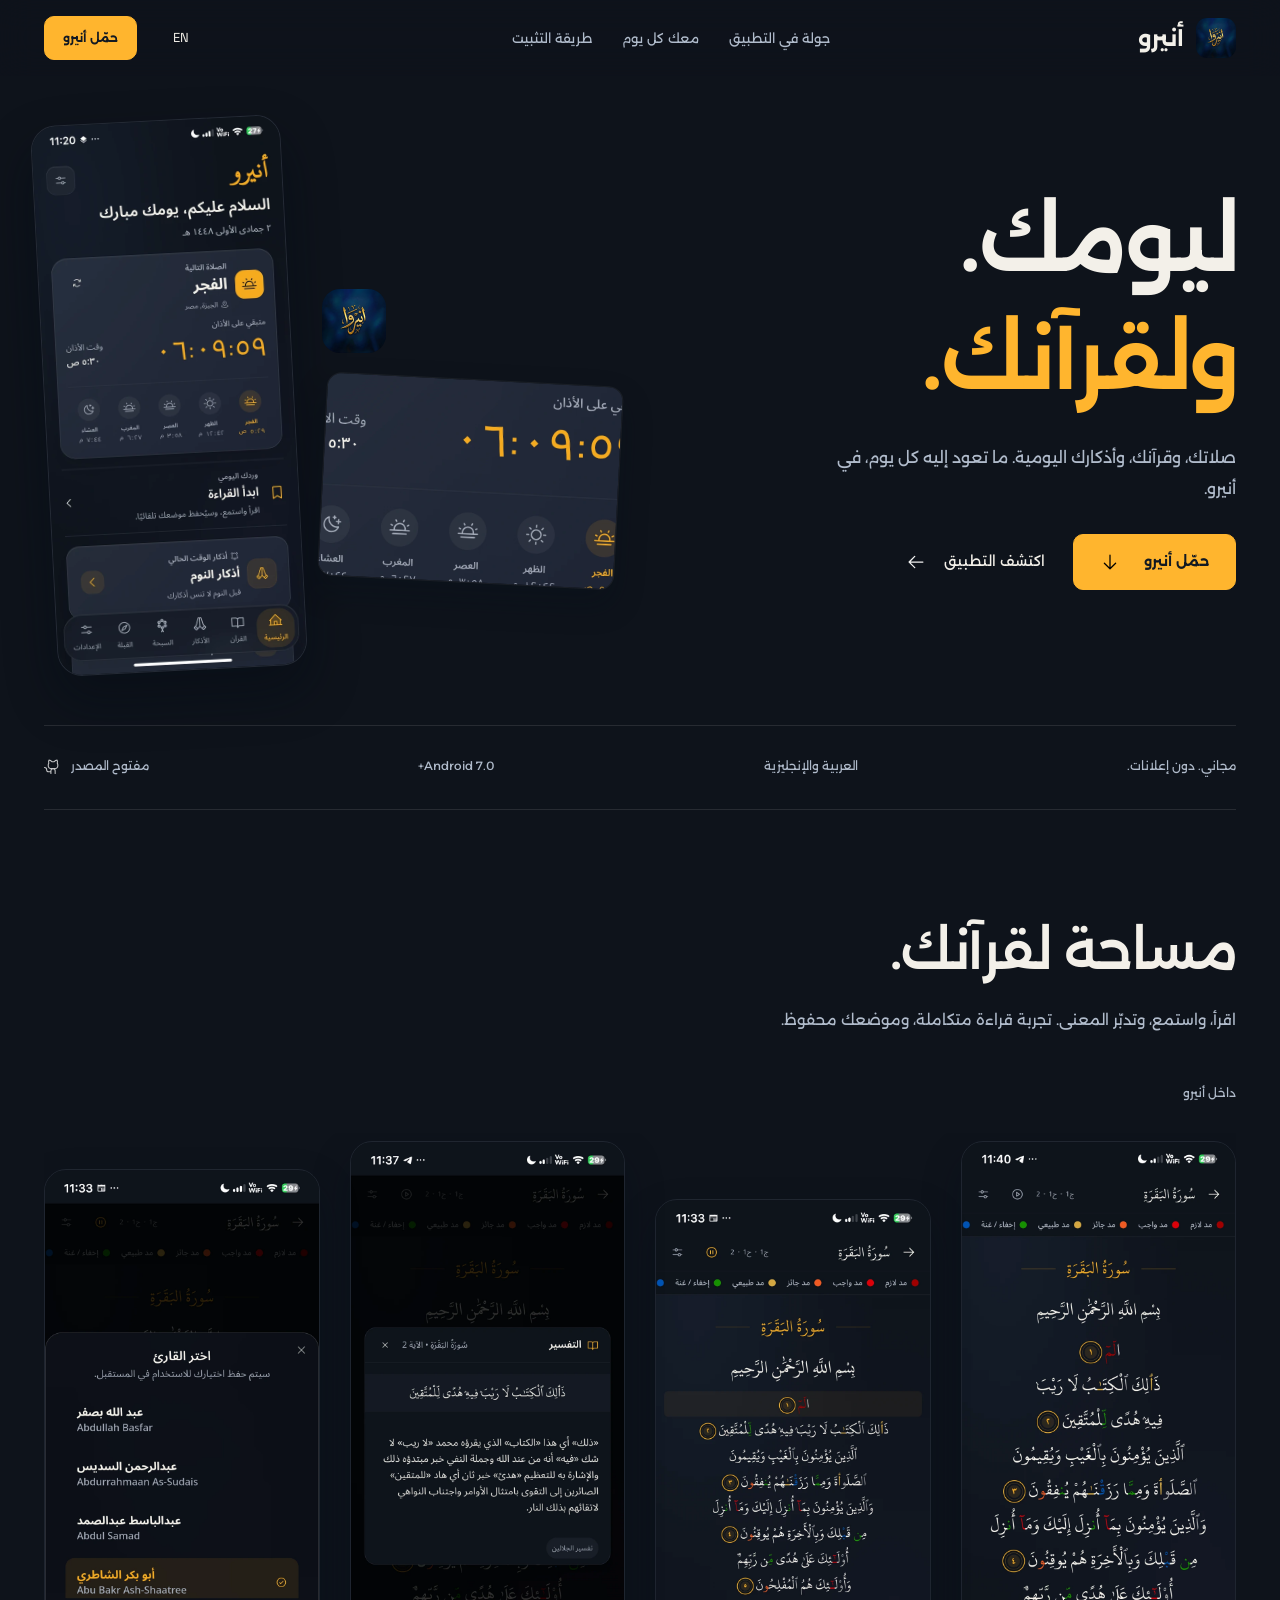
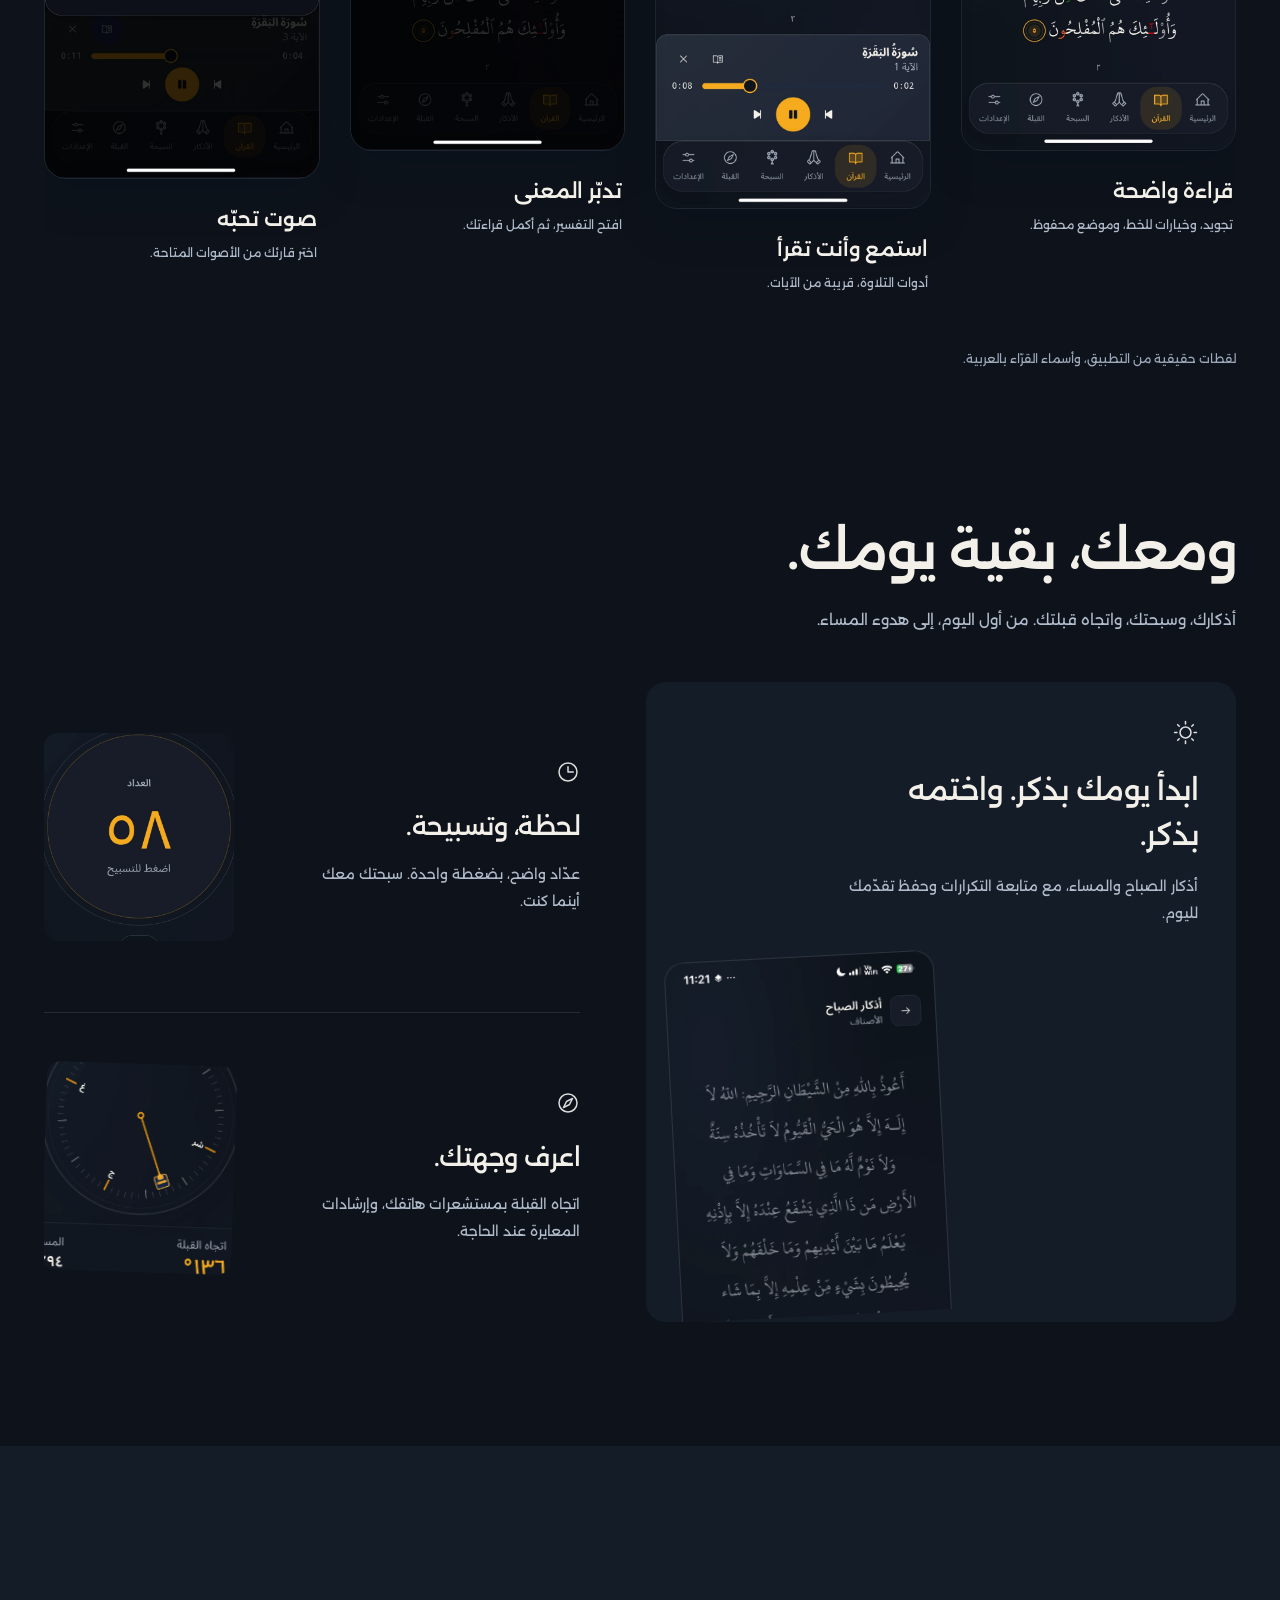
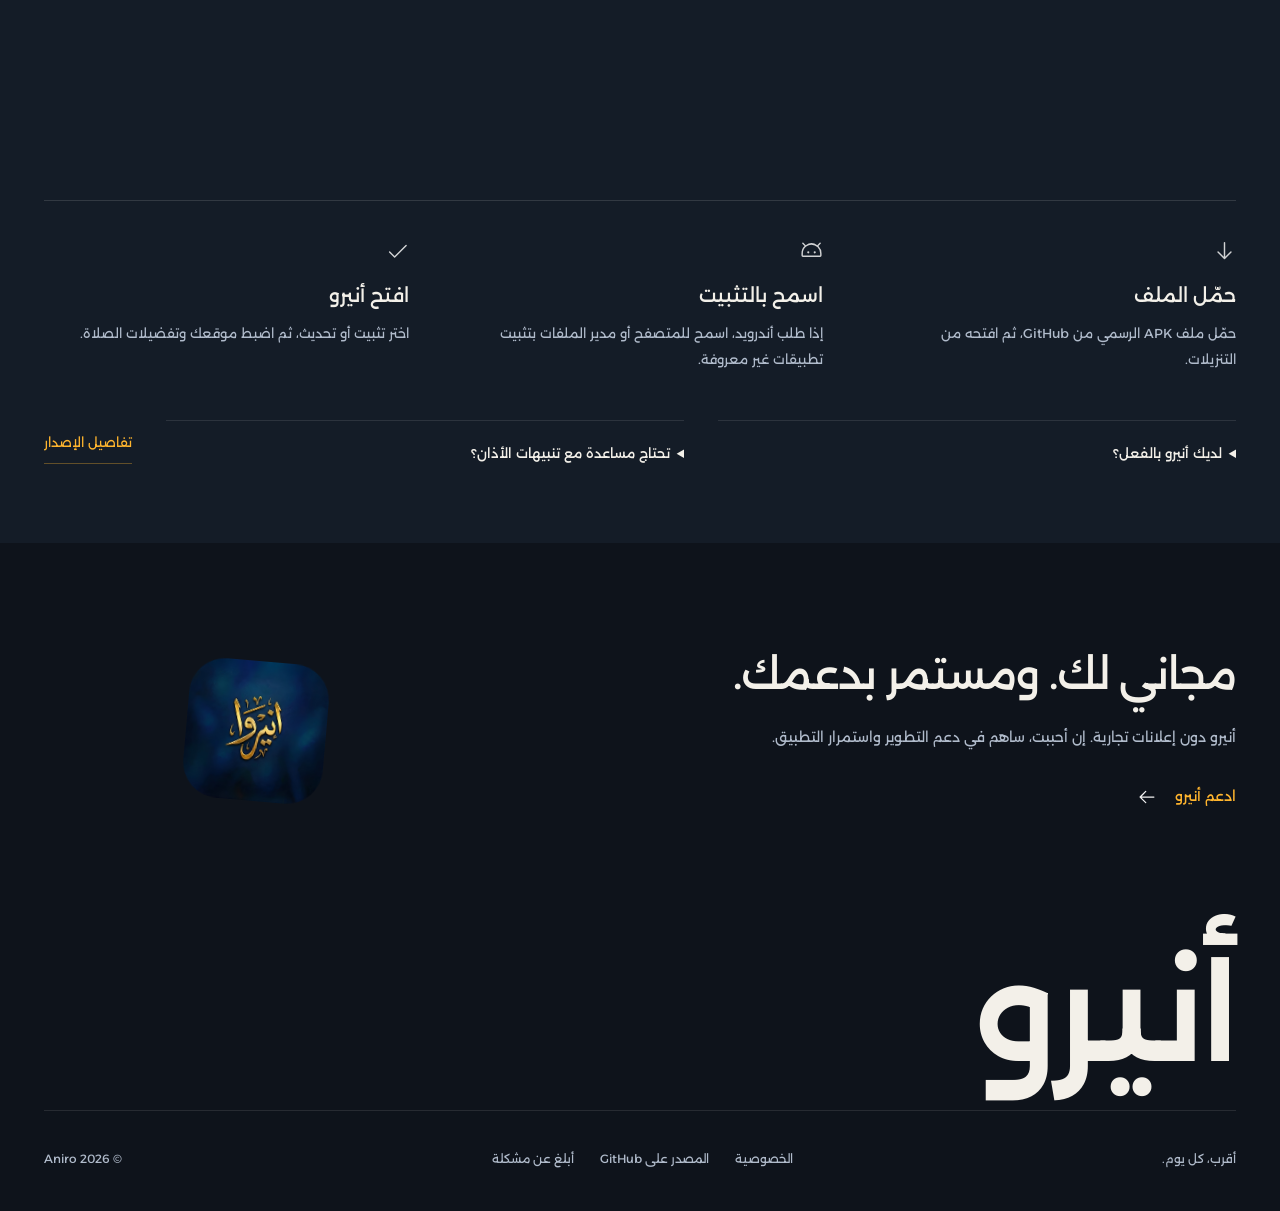
==== commit 8552b923: "Redesign the full Aniro website with an open screenshot gallery" ====
--- a/index.html
+++ b/index.html
@@ -1,27 +1,46 @@
 <!doctype html><html lang="ar" dir="rtl"><head>
 <meta charset="utf-8"><meta name="viewport" content="width=device-width,initial-scale=1"><meta name="theme-color" content="#0e131b">
-<title>أنيرو — أقرب، كل يوم</title><meta name="description" content="صلاتك، قرآنك، وذكرك. حمّل أنيرو للأندرويد، وتعرّف على التطبيق من لقطات حقيقية.">
-<link rel="canonical" href="https://aniro.vercel.app/"><meta property="og:type" content="website"><meta property="og:site_name" content="Aniro"><meta property="og:title" content="أنيرو — أقرب، كل يوم"><meta property="og:description" content="صلاتك، قرآنك، وذكرك. في مكان واحد."><meta property="og:url" content="https://aniro.vercel.app/"><meta property="og:image" content="https://aniro.vercel.app/assets/social-preview.jpg"><meta property="og:image:width" content="1200"><meta property="og:image:height" content="630"><meta name="twitter:card" content="summary_large_image">
+<title>أنيرو | أقرب، كل يوم</title><meta name="description" content="صلاتك، قرآنك، وذكرك. حمّل أنيرو للأندرويد، وتعرّف على التطبيق من لقطات حقيقية.">
+<link rel="canonical" href="https://aniro.vercel.app/"><meta property="og:type" content="website"><meta property="og:site_name" content="Aniro"><meta property="og:title" content="أنيرو | أقرب، كل يوم"><meta property="og:description" content="صلاتك، قرآنك، وذكرك. في مكان واحد."><meta property="og:url" content="https://aniro.vercel.app/"><meta property="og:image" content="https://aniro.vercel.app/assets/social-preview.jpg"><meta property="og:image:width" content="1200"><meta property="og:image:height" content="630"><meta name="twitter:card" content="summary_large_image">
 <link rel="icon" href="/favicon.png"><link rel="preload" href="/assets/fonts/alexandria.ttf" as="font" type="font/ttf" crossorigin><link rel="stylesheet" href="/styles.css"><script src="/app.js" defer></script>
+
 </head><body>
 <a class="skip-link" href="#main" data-en="Skip to content">انتقل إلى المحتوى</a>
 <header class="site-header"><div class="container nav-bar">
-<a class="brand" href="#top" aria-label="Aniro"><img src="/assets/logo.png" width="43" height="43" alt="" fetchpriority="high"><span data-en="Aniro">أنيرو</span></a>
-<nav class="navigation" aria-label="التنقل الرئيسي"><a href="#showcase" data-en="Explore">جولة في التطبيق</a><a href="#daily" data-en="Your day">معك كل يوم</a><a href="#install" data-en="How to install">طريقة التثبيت</a></nav>
-<div class="nav-actions"><button id="language-toggle" class="language-button" type="button" aria-label="Switch to English">EN</button><a class="button button-small" href="https://github.com/its3li/Aniro/releases/latest" data-download data-en="Download Aniro">حمّل أنيرو</a><button id="menu-toggle" class="menu-button" type="button" aria-expanded="false" aria-controls="mobile-nav" aria-label="القائمة"><img class="icon" src="/assets/icons/list.svg" alt=""></button></div></div>
-<nav id="mobile-nav" class="mobile-nav" aria-label="التنقل للجوال"><a href="#showcase" data-en="Explore">جولة في التطبيق</a><a href="#daily" data-en="Your day">معك كل يوم</a><a href="#install" data-en="How to install">طريقة التثبيت</a><a href="/privacy.html" data-en="Privacy">الخصوصية</a></nav></header>
+  <a class="brand" href="#top" aria-label="Aniro"><img src="/assets/logo.png" width="40" height="40" alt=""><span data-en="Aniro">أنيرو</span></a>
+  <nav class="navigation" aria-label="التنقل الرئيسي"><a href="#showcase" data-en="Explore">جولة في التطبيق</a><a href="#daily" data-en="Your day">معك كل يوم</a><a href="#install" data-en="How to install">طريقة التثبيت</a></nav>
+  <div class="nav-actions"><button id="language-toggle" class="language-button" type="button" aria-label="Switch to English">EN</button><a class="button button-small" href="https://github.com/its3li/Aniro/releases/latest" data-download data-en="Download Aniro">حمّل أنيرو</a><button id="menu-toggle" class="menu-button" type="button" aria-expanded="false" aria-controls="mobile-nav" aria-label="القائمة"><img class="icon" src="/assets/icons/list.svg" alt=""></button></div>
+</div><nav id="mobile-nav" class="mobile-nav" aria-label="التنقل للجوال"><a href="#showcase" data-en="Explore">جولة في التطبيق</a><a href="#daily" data-en="Your day">معك كل يوم</a><a href="#install" data-en="How to install">طريقة التثبيت</a><a href="/privacy.html" data-en="Privacy">الخصوصية</a></nav></header>
 <main id="main">
-<section id="top" class="hero" aria-labelledby="hero-title"><div class="container hero-grid"><div class="hero-copy"><h1 id="hero-title"><span class="hero-first-line" data-en="What matters.">صلاتك. قرآنك.</span><span data-en="A little closer.">أقرب، كل يوم.</span></h1><p data-en="Prayer times, Quran, and daily remembrance. A companion for your day, wherever you are.">مواقيت الصلاة، وقراءة القرآن، وأذكارك اليومية. رفيق ليومك، أينما كنت.</p><div class="hero-actions"><a class="button" href="https://github.com/its3li/Aniro/releases/latest" data-download><img class="icon" src="/assets/icons/android-logo.svg" alt=""><span data-en="Download Aniro">حمّل أنيرو</span></a></div></div>
-<div class="hero-visual" aria-label="لقطات من التطبيق"><div class="device hero-device"><img src="/assets/screens/home.webp" srcset="/assets/screens/home.webp 540w, /assets/screens/home-large.webp 810w" sizes="(max-width:767px) 172px, 239px" width="540" height="1196" alt="واجهة أنيرو الرئيسية ومواقيت الصلاة" data-en-alt="Aniro Home with prayer times" fetchpriority="high"></div><div class="device hero-device-back"><img src="/assets/screens/quran-page-2.webp" width="540" height="1196" alt="صفحة القرآن بتجويد ملوّن" data-en-alt="Quran reading with color-coded Tajweed" fetchpriority="low"></div></div></div></section>
-<div class="essentials"><div class="container essential-row"><span><img class="icon" src="/assets/icons/android-logo.svg" alt=""><span>Android 7.0+</span></span><span><img class="icon" src="/assets/icons/check.svg" alt=""><span data-en="Free, without ads">مجاني، دون إعلانات</span></span><span><img class="icon" src="/assets/icons/book-open.svg" alt=""><span data-en="Arabic and English">العربية والإنجليزية</span></span><span><img class="icon" src="/assets/icons/github-logo.svg" alt=""><span data-en="Official APK release">إصدار APK رسمي</span></span></div></div>
-<section id="showcase" class="section container" aria-labelledby="showcase-title"><div class="section-heading reveal"><h2 id="showcase-title" data-en="Read. Listen. Understand.">اقرأ. استمع. وافهم أكثر.</h2><p data-en="Explore the current app through real screenshots. Choose a view to see how it works.">تعرّف على التطبيق من لقطات حقيقية. اختر ما تريد رؤيته، وخذ جولة داخل المصحف.</p></div><div class="showcase-grid reveal"><div class="showcase-view"><div class="device showcase-device"><img id="feature-screen" src="/assets/screens/quran-page-2.webp" width="540" height="1196" loading="lazy" alt="قرآنك، من حيث توقفت."></div></div><div><div class="feature-tabs" role="tablist" aria-label="عروض القرآن"><button id="tab-quran" class="feature-tab" type="button" role="tab" aria-selected="true" aria-controls="feature-panel" data-feature="quran" data-en="Reading">القراءة</button><button id="tab-listen" class="feature-tab" type="button" role="tab" aria-selected="false" aria-controls="feature-panel" tabindex="-1" data-feature="listen" data-en="Listening">الاستماع</button><button id="tab-tafseer" class="feature-tab" type="button" role="tab" aria-selected="false" aria-controls="feature-panel" tabindex="-1" data-feature="tafseer" data-en="Tafseer">التفسير</button><button id="tab-reciters" class="feature-tab" type="button" role="tab" aria-selected="false" aria-controls="feature-panel" tabindex="-1" data-feature="reciters" data-en="Reciters">القرّاء</button></div><div id="feature-panel" class="feature-detail" role="tabpanel" aria-labelledby="tab-quran" tabindex="0"><h3 id="feature-title">قرآنك، من حيث توقفت.</h3><p id="feature-description">اقرأ بخط واضح وتجويد ملوّن، وارجع إلى موضعك المحفوظ. تتكيّف مساحة القراءة مع شاشة هاتفك.</p><ul id="feature-points"><li>تجويد ملوّن وخيارات لحجم الخط</li><li>موضع محفوظ للعودة إلى القراءة</li><li>إشارة تمرير تظهر فقط عندما تحتاجها</li></ul><p id="feature-note" class="image-note">لقطات حقيقية من التطبيق باللغة العربية.</p></div></div></div></section>
-<section id="daily" class="section daily container" aria-labelledby="daily-title"><div class="section-heading reveal"><h2 id="daily-title" data-en="From the first prayer to evening.">من أول أذان، إلى هدوء المساء.</h2><p data-en="Prayer reminders, daily Azkar, Tasbeeh, and your Qibla. The things you return to, kept close.">تنبيهات الصلاة، وأذكارك، وسبحتك، واتجاه القبلة. ما تحتاجه في يومك، قريب منك.</p></div><div class="daily-grid">
-<article class="daily-item reveal"><div class="daily-picture"><img src="/assets/screens/azkar-reading.webp" width="540" height="1196" loading="lazy" alt="قراءة الأذكار ومتابعة التكرار" data-en-alt="Azkar reading and repetition tracking"></div><div><h3 data-en="Your daily remembrance">أذكارك اليومية</h3><p data-en="Morning and evening Azkar, with progress that stays with you for the day.">أذكار الصباح والمساء، مع متابعة تكراراتك وحفظ تقدّمك لليوم.</p></div></article>
-<article class="daily-item reveal"><div class="daily-picture"><img src="/assets/screens/tasbeeh.webp" width="540" height="1196" loading="lazy" alt="السبحة الإلكترونية في أنيرو" data-en-alt="Aniro Tasbeeh counter"></div><div><h3 data-en="A moment for Tasbeeh">لحظة ذكر، أينما كنت</h3><p data-en="Keep your Tasbeeh close, and follow your count with a simple tap.">سبحتك معك، وعدّاد واضح يساعدك على متابعة تسبيحاتك بضغطة.</p></div></article>
-<article class="daily-item reveal"><div class="daily-picture"><img src="/assets/screens/qibla.webp" width="540" height="1196" loading="lazy" alt="بوصلة القبلة في أنيرو" data-en-alt="Aniro Qibla compass"></div><div><h3 data-en="Find your direction">اعرف وجهتك</h3><p data-en="Find your Qibla using your phone’s sensors, with calibration guidance when needed.">حدّد اتجاه القبلة بمستشعرات هاتفك، مع إرشادات المعايرة عندما تحتاجها.</p></div></article></div>
+<section id="top" class="hero container" aria-labelledby="hero-title">
+  <div class="hero-copy"><h1 id="hero-title"><span data-en="Your day.">ليومك.</span><span class="accent" data-en="Your Quran.">ولقرآنك.</span></h1><p data-en="Prayer times, Quran, and daily remembrance. Everything you return to, in Aniro.">صلاتك، وقرآنك، وأذكارك اليومية. ما تعود إليه كل يوم، في أنيرو.</p><div class="hero-actions"><a class="button" href="https://github.com/its3li/Aniro/releases/latest" data-download><span data-en="Download Aniro">حمّل أنيرو</span><img class="icon" src="/assets/icons/arrow-down.svg" alt=""></a><a class="link-arrow" href="#showcase"><span data-en="Explore the app">اكتشف التطبيق</span><img class="icon" src="/assets/icons/arrow-left.svg" alt=""></a></div></div>
+  <div class="hero-product"><figure class="hero-screen"><img src="/assets/screens/home.webp" srcset="/assets/screens/home.webp 540w, /assets/screens/home-large.webp 810w" sizes="(max-width:767px) 196px, 250px" width="540" height="1196" alt="أنيرو: الصفحة الرئيسية ومواقيت الصلاة" data-en-alt="Aniro Home and prayer times" fetchpriority="high"></figure><div class="hero-side"><img src="/assets/logo.png" width="74" height="74" alt="" class="hero-mark"><figure class="prayer-detail"><img src="/assets/screens/prayer-detail.webp" width="760" height="520" alt="تفاصيل مواقيت الصلاة من شاشة أنيرو" data-en-alt="Prayer times detail from the real Aniro screen" fetchpriority="low"></figure></div></div>
 </section>
-<section id="install" class="section install-section" aria-labelledby="install-title"><div class="container"><div class="section-heading reveal"><h2 id="install-title" data-en="Ready for Aniro?">جاهز لأنيرو؟</h2><p data-en="Download the official Android APK. Already have Aniro? Install the update over your current official version.">حمّل ملف التطبيق الرسمي للأندرويد. لديك أنيرو بالفعل؟ ثبّت التحديث فوق نسختك الرسمية الحالية.</p></div><div class="install-grid"><div class="reveal"><ol class="steps"><li><div><h3 data-en="Download the official APK">حمّل ملف APK الرسمي</h3><p data-en="Use Download Aniro to get the release from its3li/Aniro on GitHub, then open the downloaded file.">اضغط «حمّل أنيرو» لتحميل الإصدار من مستودع its3li/Aniro على GitHub، ثم افتح الملف الذي تم تنزيله.</p></div></li><li><div><h3 data-en="Allow installation if Android asks">اسمح بالتثبيت إذا طلب أندرويد</h3><p data-en="Allow “Install unknown apps” for the browser or file manager that opened the APK. Labels vary by phone.">فعّل «تثبيت تطبيقات غير معروفة» للمتصفح أو مدير الملفات الذي فتح الملف. قد تختلف التسمية حسب هاتفك.</p></div></li><li><div><h3 data-en="Choose Install or Update">اختر تثبيت أو تحديث</h3><p data-en="Confirm the installer, then open Aniro and set your location and prayer preferences.">أكّد التثبيت، ثم افتح أنيرو واضبط موقعك وتفضيلات الصلاة.</p></div></li></ol><p class="install-note" data-en="Updating? Keep the app installed. Installing over the official version preserves your saved data and preferences.">للتحديث، احتفظ بالتطبيق مثبتًا. التثبيت فوق النسخة الرسمية يحتفظ ببياناتك وإعداداتك المحفوظة.</p></div>
-<aside class="release-block reveal"><h3 data-en="Get the official release">حمّل الإصدار الرسمي</h3><div class="release-meta"><span class="release-version" data-version>الإصدار الرسمي</span><span data-release-size>APK · Android</span></div><a class="button" href="https://github.com/its3li/Aniro/releases/latest" data-download><img class="icon" src="/assets/icons/arrow-down.svg" alt=""><span data-en="Download Aniro">حمّل أنيرو</span></a><p id="release-status" class="release-status" aria-live="polite">يمكنك تحميل آخر إصدار رسمي من GitHub.</p><details><summary data-en="Already have Aniro?">لديك أنيرو بالفعل؟</summary><p data-en="Open Settings → About → Check for updates. You can also download the official APK here and choose Update in Android’s installer.">افتح الإعدادات ← حول التطبيق ← تحقّق من التحديثات. يمكنك أيضًا تحميل الملف الرسمي هنا واختيار «تحديث» في مثبت أندرويد.</p></details><details><summary data-en="Azan and background reminders">الأذان والتنبيهات في الخلفية</summary><p data-en="Enable notifications and the requested alarm permissions. If your phone stops reminders, review battery restrictions for Aniro in Android settings.">فعّل الإشعارات وأذونات المنبه المطلوبة. إذا أوقف هاتفك التنبيهات، راجع قيود البطارية لتطبيق أنيرو في إعدادات أندرويد.</p></details><a class="text-link" href="https://github.com/its3li/Aniro/releases/latest" target="_blank" rel="noopener noreferrer" data-en="View release notes">اطّلع على تفاصيل الإصدار</a></aside></div></div></section>
-<section id="donate" class="container support"><div><h2 data-en="Help Aniro keep growing.">ساهم في استمرار أنيرو.</h2><p data-en="Aniro is free and has no commercial ads. If you’d like to support development, you can contribute on Ko-fi.">أنيرو مجاني ولا يحتوي على إعلانات تجارية. إذا أحببت دعم التطوير، يمكنك المساهمة عبر Ko-fi.</p></div><a class="button button-quiet" href="https://ko-fi.com/aniro_" target="_blank" rel="noopener noreferrer"><img class="icon" src="/assets/icons/coffee.svg" alt=""><span data-en="Support Aniro">ادعم أنيرو</span></a></section>
-</main><footer class="site-footer"><div class="container footer-row"><a class="footer-brand" href="#top" data-en="Aniro">أنيرو</a><div class="footer-links"><a href="/privacy.html" data-en="Privacy">الخصوصية</a><a href="https://github.com/its3li/Aniro" target="_blank" rel="noopener noreferrer" data-en="Source on GitHub">المصدر على GitHub</a><a href="https://github.com/its3li/Aniro/issues" target="_blank" rel="noopener noreferrer" data-en="Report an issue">أبلغ عن مشكلة</a></div><span>© <span id="copyright-year">2026</span> Aniro</span></div></footer>
+<div class="essentials container"><p data-en="Free. Without ads.">مجاني. دون إعلانات.</p><p data-en="Arabic and English">العربية والإنجليزية</p><p>Android 7.0+</p><a href="https://github.com/its3li/Aniro" target="_blank" rel="noopener noreferrer"><span data-en="Built in the open">مفتوح المصدر</span><img class="icon" src="/assets/icons/github-logo.svg" alt=""></a></div>
+<section id="showcase" class="section quran-section" aria-labelledby="showcase-title"><div class="container">
+  <div class="section-heading reveal"><h2 id="showcase-title" data-en="A place for your Quran.">مساحة لقرآنك.</h2><p data-en="Read, listen, and explore the meaning. A complete reading experience, with your place saved.">اقرأ، واستمع، وتدبّر المعنى. تجربة قراءة متكاملة، وموضعك محفوظ.</p></div>
+  <div class="gallery-controls"><span data-en="Inside Aniro">داخل أنيرو</span><div><button class="gallery-arrow" id="gallery-prev" type="button" aria-label="الصور السابقة" disabled><img class="icon" src="/assets/icons/arrow-right.svg" alt=""></button><button class="gallery-arrow" id="gallery-next" type="button" aria-label="الصور التالية"><img class="icon" src="/assets/icons/arrow-left.svg" alt=""></button></div></div>
+  <div id="screen-gallery" class="screen-gallery" role="region" tabindex="0" aria-label="لقطات القرآن والاستماع والتفسير والقرّاء">
+    <figure class="gallery-item reading"><img src="/assets/screens/quran-page-2-large.webp" width="810" height="1794" loading="lazy" alt="صفحة المصحف بتجويد ملوّن" data-en-alt="Mushaf page with color-coded Tajweed"><figcaption><h3 data-en="Read with clarity">قراءة واضحة</h3><p data-en="Tajweed, text controls, and a saved place.">تجويد، وخيارات للخط، وموضع محفوظ.</p></figcaption></figure>
+    <figure class="gallery-item listening"><img src="/assets/screens/quran-listening-large.webp" width="810" height="1794" loading="lazy" alt="القرآن أثناء تشغيل التلاوة" data-en-alt="Quran with active recitation controls"><figcaption><h3 data-en="Listen as you read">استمع وأنت تقرأ</h3><p data-en="Your recitation controls stay close.">أدوات التلاوة، قريبة من الآيات.</p></figcaption></figure>
+    <figure class="gallery-item interpretation"><img src="/assets/screens/quran-tafseer-large.webp" width="810" height="1794" loading="lazy" alt="تفسير الآية داخل صفحة القراءة" data-en-alt="Verse Tafseer inside the reading page"><figcaption><h3 data-en="Go deeper">تدبّر المعنى</h3><p data-en="Open Tafseer without losing the page.">افتح التفسير، ثم أكمل قراءتك.</p></figcaption></figure>
+    <figure class="gallery-item reciters"><img src="/assets/screens/quran-reciters-large.webp" width="810" height="1794" loading="lazy" alt="قائمة القرّاء بأسمائهم العربية" data-en-alt="Available reciters with Arabic names"><figcaption><h3 data-en="A voice you love">صوت تحبّه</h3><p data-en="Choose from the available reciters.">اختر قارئك من الأصوات المتاحة.</p></figcaption></figure>
+  </div>
+  <p class="gallery-note" data-en="Real app captures. Reciter names are shown in Arabic.">لقطات حقيقية من التطبيق، وأسماء القرّاء بالعربية.</p>
+</div></section>
+<section id="daily" class="section container daily-section" aria-labelledby="daily-title">
+  <div class="section-heading reveal"><h2 id="daily-title" data-en="For the rest of your day.">ومعك، بقية يومك.</h2><p data-en="Your Azkar, Tasbeeh, and Qibla. Simple tools to return to, morning to evening.">أذكارك، وسبحتك، واتجاه قبلتك. من أول اليوم، إلى هدوء المساء.</p></div>
+  <div class="daily-layout">
+    <article class="azkar-feature reveal"><div class="azkar-copy"><img class="icon" src="/assets/icons/sun.svg" alt=""><h3 data-en="Begin and end with remembrance.">ابدأ يومك بذكر. واختمه بذكر.</h3><p data-en="Morning and evening Azkar, with progress that stays saved for your day.">أذكار الصباح والمساء، مع متابعة التكرارات وحفظ تقدّمك لليوم.</p></div><figure><img src="/assets/screens/azkar-reading-large.webp" width="810" height="1794" loading="lazy" alt="قراءة الأذكار مع عدّاد التكرار" data-en-alt="Azkar reading with repetition counter"></figure></article>
+    <div class="daily-utilities"><article class="utility-feature reveal"><div class="utility-copy"><img class="icon" src="/assets/icons/clock.svg" alt=""><h3 data-en="A moment for Tasbeeh.">لحظة، وتسبيحة.</h3><p data-en="Your count, a tap away. Keep your Tasbeeh with you.">عدّاد واضح، بضغطة واحدة. سبحتك معك أينما كنت.</p></div><img class="utility-image" src="/assets/screens/tasbeeh-detail.webp" width="640" height="700" loading="lazy" alt="تفاصيل عدّاد السبحة الحقيقي" data-en-alt="Detail of Aniro’s real Tasbeeh counter"></article><article class="utility-feature qibla-feature reveal"><div class="utility-copy"><img class="icon" src="/assets/icons/compass.svg" alt=""><h3 data-en="Know your direction.">اعرف وجهتك.</h3><p data-en="Find your Qibla using your phone’s sensors, with calibration guidance.">اتجاه القبلة بمستشعرات هاتفك، وإرشادات المعايرة عند الحاجة.</p></div><img class="utility-image" src="/assets/screens/qibla-detail.webp" width="640" height="700" loading="lazy" alt="تفاصيل بوصلة القبلة الحقيقية" data-en-alt="Detail of Aniro’s real Qibla compass"></article></div>
+  </div>
+</section>
+<section id="install" class="section install-section" aria-labelledby="install-title"><div class="container">
+  <div class="download-layout reveal"><div><h2 id="install-title" data-en="Make Aniro part of your day.">خلّي أنيرو جزءًا من يومك.</h2><p data-en="Download the official APK, or update your existing Aniro installation.">حمّل الملف الرسمي، أو حدّث نسخة أنيرو الموجودة على هاتفك.</p></div><div class="download-actions"><img class="download-mark" src="/assets/logo.png" width="64" height="64" alt=""><div class="release-meta"><span data-version>الإصدار الرسمي</span><span data-release-size>APK · Android</span></div><a class="button" href="https://github.com/its3li/Aniro/releases/latest" data-download><span data-en="Download Aniro">حمّل أنيرو</span><img class="icon" src="/assets/icons/arrow-down.svg" alt=""></a><p id="release-status" aria-live="polite">يمكنك تحميل آخر إصدار رسمي من GitHub.</p></div></div>
+  <ol class="install-steps"><li class="reveal"><img class="icon" src="/assets/icons/arrow-down.svg" alt=""><h3 data-en="Download the file">حمّل الملف</h3><p data-en="Get the official APK from GitHub, then open it from your downloads.">حمّل ملف APK الرسمي من GitHub، ثم افتحه من التنزيلات.</p></li><li class="reveal"><img class="icon" src="/assets/icons/android-logo.svg" alt=""><h3 data-en="Allow installation">اسمح بالتثبيت</h3><p data-en="If Android asks, allow your browser or file manager to install unknown apps.">إذا طلب أندرويد، اسمح للمتصفح أو مدير الملفات بتثبيت تطبيقات غير معروفة.</p></li><li class="reveal"><img class="icon" src="/assets/icons/check.svg" alt=""><h3 data-en="Open Aniro">افتح أنيرو</h3><p data-en="Choose Install or Update, then set your location and prayer preferences.">اختر تثبيت أو تحديث، ثم اضبط موقعك وتفضيلات الصلاة.</p></li></ol>
+  <div class="install-help"><details><summary data-en="Already have Aniro?">لديك أنيرو بالفعل؟</summary><p data-en="Keep the app installed. Open Settings → About → Check for updates, or install the official APK over your current version to preserve saved data.">احتفظ بالتطبيق مثبتًا. افتح الإعدادات ← حول التطبيق ← تحقّق من التحديثات، أو ثبّت الملف الرسمي فوق نسختك الحالية حتى تبقى بياناتك.</p></details><details><summary data-en="Need help with Azan reminders?">تحتاج مساعدة مع تنبيهات الأذان؟</summary><p data-en="Enable notifications and requested alarm permissions. If reminders stop, check Android’s battery restrictions for Aniro.">فعّل الإشعارات وأذونات المنبه المطلوبة. إذا توقفت التنبيهات، راجع قيود البطارية لأنيرو في إعدادات أندرويد.</p></details><a class="text-link" href="https://github.com/its3li/Aniro/releases/latest" target="_blank" rel="noopener noreferrer" data-en="View release notes">تفاصيل الإصدار</a></div>
+</div></section>
+<section id="donate" class="container support"><div class="support-intro"><h2 data-en="Free to use. Made to keep growing.">مجاني لك. ومستمر بدعمك.</h2><p data-en="Aniro has no commercial ads. Support development if you’d like to help it grow.">أنيرو دون إعلانات تجارية. إن أحببت، ساهم في دعم التطوير واستمرار التطبيق.</p><a class="link-arrow" href="https://ko-fi.com/aniro_" target="_blank" rel="noopener noreferrer"><span data-en="Support Aniro">ادعم أنيرو</span><img class="icon" src="/assets/icons/arrow-left.svg" alt=""></a></div><img class="support-mark" src="/assets/logo.png" width="164" height="164" alt="" loading="lazy"></section>
+</main>
+<footer class="site-footer container"><a class="footer-wordmark" href="#top" aria-label="Aniro"><span data-en="Aniro">أنيرو</span></a><div class="footer-row"><p data-en="A little closer, every day.">أقرب، كل يوم.</p><div class="footer-links"><a href="/privacy.html" data-en="Privacy">الخصوصية</a><a href="https://github.com/its3li/Aniro" target="_blank" rel="noopener noreferrer" data-en="Source on GitHub">المصدر على GitHub</a><a href="https://github.com/its3li/Aniro/issues" target="_blank" rel="noopener noreferrer" data-en="Report an issue">أبلغ عن مشكلة</a></div><span>© <span id="copyright-year">2026</span> Aniro</span></div></footer>
 </body></html>
--- a/styles.css
+++ b/styles.css
@@ -1,11 +1,16 @@
 @font-face{font-family:Alexandria;src:url('/assets/fonts/alexandria.ttf') format('truetype');font-weight:100 900;font-display:swap}
 @font-face{font-family:Space;src:url('/assets/fonts/space-grotesk.ttf') format('truetype');font-weight:300 700;font-display:swap}
-:root{color-scheme:dark;--canvas:#0e131b;--surface:#161d28;--surface-soft:#111822;--ink:#f3f0e9;--muted:#adb9cb;--amber:#ffb52e;--line:#ffffff16;--radius:18px;--container:1180px}
-*{box-sizing:border-box}html{scroll-behavior:smooth;scroll-padding-top:96px}body{margin:0;background:var(--canvas);color:var(--ink);font:400 16px/1.8 Alexandria,system-ui,sans-serif}html[lang=en] body{font-family:Space,system-ui,sans-serif}button,a{-webkit-tap-highlight-color:transparent}a{color:inherit;text-decoration:none}button{font:inherit;color:inherit;cursor:pointer}img{max-width:100%;height:auto;display:block}button:disabled{cursor:default}button:focus-visible,a:focus-visible,summary:focus-visible{outline:2px solid var(--amber);outline-offset:6px}::selection{background:var(--amber);color:var(--canvas)}.container{width:min(var(--container),calc(100% - 64px));margin-inline:auto}.skip-link{position:fixed;inset-inline-start:16px;top:12px;background:var(--amber);color:var(--canvas);padding:10px 18px;z-index:100;transform:translateY(-150%)}.skip-link:focus{transform:none}.site-header{position:sticky;top:0;z-index:30;background:#0e131be8;border-bottom:1px solid var(--line);backdrop-filter:blur(18px)}.nav-bar{height:76px;display:flex;align-items:center;justify-content:space-between;gap:28px}.brand{display:flex;align-items:center;gap:12px;font-size:24px;font-weight:650;white-space:nowrap}.brand img{width:43px;height:43px;border-radius:11px}.navigation{display:flex;align-items:center;gap:30px;font-size:13px;color:var(--muted)}.navigation a{padding:10px 0;transition:color .2s}.navigation a:hover{color:var(--ink)}.nav-actions{display:flex;align-items:center;gap:18px}.language-button{border:0;background:none;min-width:44px;min-height:44px;font-family:Space,Alexandria,sans-serif;font-size:14px}.button{min-height:50px;display:inline-flex;align-items:center;justify-content:center;gap:12px;padding:12px 24px;border:1px solid transparent;border-radius:12px;background:var(--amber);color:#10151d;font-weight:650;font-size:14px;white-space:nowrap;transition:transform .2s,background .2s}.button:hover{background:#ffc354;transform:translateY(-2px)}.button:active{transform:translateY(1px)}.button-small{min-height:42px;padding:9px 18px;font-size:12px}.button-quiet{background:transparent;color:var(--ink);border-color:#ffffff25}.button-quiet:hover{background:#ffffff09}.icon{width:22px;height:22px;flex-shrink:0;filter:brightness(0) saturate(100%) invert(95%)}.button .icon{filter:none}.button-quiet .icon{filter:brightness(0) invert(95%)}.menu-button{display:none;border:0;background:transparent;min-width:44px;min-height:44px}.mobile-nav{display:none;padding:10px 32px 22px;gap:10px}.mobile-nav a{padding:10px}.hero{position:relative;isolation:isolate;overflow:hidden}.hero-grid{display:grid;grid-template-columns:1.03fr 1fr;align-items:center;gap:60px;min-height:650px;padding-block:54px 64px}.hero-copy h1{font-size:clamp(46px,5vw,66px);font-weight:650;line-height:1.4;letter-spacing:-2px;margin:0 0 22px}.hero-copy h1 span{display:block;color:var(--amber)}html[lang=en] .hero-copy h1{font-size:clamp(48px,5.3vw,70px);line-height:1.13;letter-spacing:-3px}.hero-copy p{font-size:17px;color:var(--muted);max-width:420px;line-height:1.9;margin:0 0 32px}.hero-actions{display:flex;flex-wrap:wrap;gap:14px}.hero-visual{height:530px;position:relative;display:flex;align-items:center;justify-content:center;direction:ltr;isolation:isolate}.hero-visual:before{content:'';position:absolute;width:400px;height:400px;border-radius:50%;background:#ffb52e09;filter:blur(34px);z-index:-1}.device{background:#1a2230;border:6px solid #28313e;border-radius:31px;overflow:hidden;box-shadow:0 24px 65px #05091080;aspect-ratio:1080/2392}.device img{width:100%;height:100%;object-fit:contain}.hero-device{width:239px;z-index:2;rotate:-3deg}.hero-device-back{position:absolute;width:186px;rotate:9deg;translate:140px 20px;z-index:1;opacity:.78}.hero-visual .device{transition:transform .55s cubic-bezier(.2,.8,.2,1)}.hero-visual:hover .hero-device{transform:translateY(-6px) rotate(2deg)}.hero-visual:hover .hero-device-back{transform:translateX(10px) rotate(-2deg)}.essentials{border-block:1px solid var(--line);background:var(--surface-soft)}.essential-row{display:flex;justify-content:space-between;align-items:center;gap:24px;padding-block:22px;color:var(--muted);font-size:13px}.essential-row span{display:inline-flex;gap:10px;align-items:center}.essential-row .icon{width:19px;height:19px;opacity:.8}.section{padding-block:108px;scroll-margin-top:80px}.section-heading{max-width:650px;margin-bottom:48px}.section-heading h2,.support h2{font-weight:600;font-size:clamp(28px,3.3vw,44px);line-height:1.5;letter-spacing:-1px;margin:0 0 14px}.section-heading p{font-size:16px;line-height:1.9;color:var(--muted);margin:0;max-width:570px}html[lang=en] .section-heading h2{line-height:1.2;letter-spacing:-1.6px}.showcase-grid{display:grid;grid-template-columns:.9fr 1.1fr;align-items:center;gap:90px}.showcase-view{background:linear-gradient(140deg,#1b2533,#111924);height:650px;border-radius:24px;display:flex;align-items:center;justify-content:center;position:relative;overflow:hidden}.showcase-view:before{content:'';position:absolute;width:320px;height:320px;border:1px solid #ffb52e18;border-radius:50%}.showcase-device{width:256px;border-width:5px;box-shadow:0 20px 55px #080e17aa;transition:opacity .15s,transform .25s}.feature-tabs{display:flex;gap:8px;flex-wrap:wrap;margin-bottom:36px}.feature-tab{border:1px solid var(--line);background:transparent;border-radius:8px;min-height:44px;padding:10px 17px;font-size:13px;color:var(--muted);transition:background .2s,color .2s}.feature-tab[aria-selected=true]{background:var(--amber);border-color:var(--amber);color:#131a23}.feature-tab:hover{border-color:#ffffff44}.feature-detail h3{font-size:32px;font-weight:600;margin:0 0 20px;line-height:1.5;letter-spacing:-.7px}.feature-detail p{color:var(--muted);font-size:16px;line-height:1.95;margin:0;max-width:430px}.feature-detail ul{margin:26px 0 0;padding:0;list-style:none}.feature-detail li{display:flex;align-items:start;gap:12px;color:#d4dcea;font-size:14px;margin-top:14px}.feature-detail li .icon{filter:brightness(0) saturate(100%) invert(77%) sepia(65%) saturate(600%);width:20px;margin-top:3px}.feature-detail .image-note{margin-top:28px;font-size:12px;color:#94a3b8}.text-link{display:inline-flex;align-items:center;gap:10px;font-size:14px;padding:8px 0;border-bottom:1px solid #ffb52e66;color:var(--amber)}.text-link .icon{filter:brightness(0) saturate(100%) invert(77%) sepia(65%) saturate(600%)}.daily{padding-top:10px}.daily-grid{display:grid;grid-template-columns:1.2fr 1fr 1fr;gap:32px}.daily-item h3{font-size:22px;font-weight:550;margin:25px 0 8px;line-height:1.5}.daily-item p{font-size:14px;color:var(--muted);margin:0;line-height:1.85;max-width:300px}.daily-picture{height:390px;background:var(--surface-soft);border-radius:20px;overflow:hidden;position:relative;display:flex;justify-content:center;align-items:flex-start;padding-top:35px}.daily-picture img{width:205px;border-radius:22px;border:4px solid #27313d;box-shadow:0 18px 40px #080e1799}.daily-item:first-child .daily-picture{height:430px;background:#1b242e}.daily-item:first-child img{width:250px}.install-section{background:var(--surface-soft);border-block:1px solid var(--line)}.install-grid{display:grid;grid-template-columns:1.2fr .8fr;gap:90px;align-items:start}.steps{counter-reset:steps;margin:0;padding:0;list-style:none}.steps li{display:grid;grid-template-columns:48px 1fr;gap:20px;padding-bottom:34px}.steps li:before{counter-increment:steps;content:counter(steps);width:44px;height:44px;display:grid;place-items:center;border:1px solid #ffb52e55;border-radius:12px;color:var(--amber);font-family:Space,sans-serif;font-size:18px}.steps h3{font-size:18px;line-height:1.6;margin:2px 0 10px;font-weight:550}.steps p{color:var(--muted);font-size:14px;line-height:1.9;margin:0;max-width:490px}.install-note{font-size:13px;line-height:1.9;color:#c4cede;background:#ffffff04;border-inline-start:2px solid var(--amber);padding:18px 22px;margin-top:4px}.release-block{border:1px solid var(--line);border-radius:20px;padding:32px;background:var(--canvas)}.release-block h3{font-size:22px;margin:0 0 16px;font-weight:550}.release-meta{display:flex;gap:12px;align-items:center;flex-wrap:wrap;font:14px Space,sans-serif;color:var(--muted);margin-bottom:26px}.release-version{color:var(--amber);font-weight:600}.release-block .button{width:100%}.release-status{font-size:12px;color:var(--muted);margin:16px 0 0;min-height:24px}.release-status a{color:var(--amber);text-decoration:underline}.release-block details{margin-top:24px;font-size:13px;border-top:1px solid var(--line);padding-top:18px}.release-block summary{cursor:pointer;font-weight:550}.release-block details p{color:var(--muted);line-height:1.9}.support{padding-block:76px;display:flex;align-items:center;justify-content:space-between;gap:60px}.support h2{font-size:28px}.support p{color:var(--muted);font-size:14px;margin:0;max-width:590px}.site-footer{border-top:1px solid var(--line)}.footer-row{display:flex;align-items:center;justify-content:space-between;gap:30px;padding-block:32px;font-size:12px;color:var(--muted)}.footer-links{display:flex;gap:25px;flex-wrap:wrap}.footer-links a:hover{color:var(--ink)}.footer-brand{font-weight:550;font-size:18px;color:var(--ink)}.policy{max-width:740px;padding-block:70px}.policy h1{font-size:38px}.policy h2{font-size:21px;margin-top:38px}.policy p{color:var(--muted);line-height:1.95}.policy a{color:var(--amber)}[hidden]{display:none!important}.reveal{opacity:1}.motion-ready .reveal{opacity:0;translate:0 20px;transition:opacity .65s,translate .65s}.motion-ready .reveal.is-visible{opacity:1;translate:0 0}
-@media(min-width:768px) and (max-height:780px){.hero-grid{min-height:570px;padding-block:34px}.hero-visual{height:465px}.hero-device{width:206px}.hero-device-back{width:166px;translate:116px 15px}}
-@media(max-width:1023px){.navigation{gap:18px}.hero-grid{gap:32px}.hero-copy h1{font-size:48px}.hero-copy p{font-size:15px}.hero-visual{height:475px}.hero-device{width:213px}.hero-device-back{width:170px;translate:108px 10px}.showcase-grid{gap:45px}.daily-grid{gap:20px}.install-grid{gap:40px}}
-@media(max-width:767px){.container{width:calc(100% - 36px)}.nav-bar{height:68px;gap:14px}.brand{font-size:20px;gap:8px}.brand img{width:36px;height:36px;border-radius:9px}.navigation{display:none}.menu-button{display:grid;place-items:center}.nav-actions{gap:8px}.nav-actions .button-small{display:none}.mobile-nav.is-open{display:grid}.hero-grid{grid-template-columns:1fr;gap:20px;padding-block:34px 36px;min-height:0}.hero-copy{text-align:center}.hero-copy h1{font-size:42px;letter-spacing:-1px;margin-bottom:17px}html[lang=en] .hero-copy h1{font-size:48px;letter-spacing:-2px}.hero-copy p{font-size:14px;max-width:340px;margin:0 auto 25px}.hero-actions{justify-content:center;gap:10px}.hero-actions .button{font-size:12px;padding:11px 17px;min-height:46px}.hero-visual{height:385px}.hero-device{width:172px;rotate:-2deg}.hero-device-back{width:138px;translate:98px 12px}.essential-row{justify-content:center;flex-wrap:wrap;gap:16px 24px;font-size:11px;padding-block:18px}.essential-row .icon{width:16px;height:16px}.section{padding-block:65px}.section-heading{margin-bottom:30px}.section-heading h2{font-size:29px}.section-heading p{font-size:14px}.showcase-grid{grid-template-columns:1fr;gap:26px}.showcase-view{height:485px;grid-row:2}.showcase-device{width:204px}.feature-tabs{gap:7px;margin-bottom:23px}.feature-tab{font-size:11px;padding:9px 12px;min-height:44px}.feature-detail h3{font-size:26px;margin-bottom:14px}.feature-detail p{font-size:14px}.feature-detail ul{margin-top:19px;display:grid;gap:8px}.feature-detail li{font-size:12px;margin:0}.feature-detail .image-note{margin-top:14px;font-size:11px}.daily{padding-top:0}.daily-grid{grid-template-columns:1fr;gap:36px}.daily-item{display:grid;grid-template-columns:145px 1fr;gap:20px;align-items:center}.daily-picture,.daily-item:first-child .daily-picture{height:240px;padding-top:18px;border-radius:15px}.daily-picture img,.daily-item:first-child img{width:128px;border-radius:15px;border-width:3px}.daily-item h3{font-size:19px;margin:0 0 10px}.daily-item p{font-size:12px}.install-grid{grid-template-columns:1fr;gap:32px}.steps li{grid-template-columns:38px 1fr;gap:14px}.steps li:before{width:36px;height:36px;font-size:15px}.steps h3{font-size:16px}.steps p{font-size:12px}.release-block{padding:25px}.support{flex-direction:column;align-items:start;gap:24px;padding-block:48px}.support h2{font-size:24px}.support p{font-size:13px}.footer-row{align-items:start;flex-direction:column;gap:18px}.footer-links{gap:20px}.policy{padding-block:40px}.policy h1{font-size:30px}}
-@media(max-width:359px){.hero-copy h1{font-size:37px}.hero-visual{height:350px}.hero-device{width:156px}.hero-device-back{width:124px;translate:84px 10px}.hero-actions .button{padding-inline:12px;font-size:11px}.daily-item{grid-template-columns:120px 1fr;gap:16px}.daily-picture img,.daily-item:first-child img{width:110px}}
-@media(prefers-reduced-motion:reduce){html{scroll-behavior:auto}*,*:before,*:after{animation:none!important;transition:none!important}.motion-ready .reveal{opacity:1;translate:none}.hero-visual:hover .device{transform:none}}
+:root{color-scheme:dark;--canvas:#0e131b;--surface:#141c27;--ink:#f3f0e9;--muted:#b0bbcb;--amber:#ffb52e;--line:#ffffff1a;--max:1240px;--ease:cubic-bezier(.22,.8,.25,1)}
+*{box-sizing:border-box}html{scroll-behavior:smooth;scroll-padding-top:100px}body{margin:0;background:var(--canvas);color:var(--ink);font:400 16px/1.85 Alexandria,system-ui,sans-serif}html[lang=en] body{font-family:Space,system-ui,sans-serif}a{color:inherit;text-decoration:none}button{font:inherit;color:inherit;cursor:pointer}figure,p,h1,h2,h3{margin:0}img{display:block;max-width:100%;height:auto}a,button{-webkit-tap-highlight-color:transparent}a:focus-visible,button:focus-visible,summary:focus-visible,[tabindex]:focus-visible{outline:2px solid var(--amber);outline-offset:6px}::selection{background:var(--amber);color:var(--canvas)}.container{width:min(var(--max),calc(100% - 88px));margin-inline:auto}.accent{color:var(--amber)}.icon{width:22px;height:22px;flex-shrink:0;filter:brightness(0) invert(95%)}.skip-link{position:fixed;top:8px;inset-inline-start:12px;z-index:100;background:var(--amber);color:var(--canvas);padding:10px 20px;translate:0 -160%}.skip-link:focus{translate:none}.site-header{position:sticky;top:0;z-index:30;background:#0e131bed;backdrop-filter:blur(16px)}.nav-bar{height:76px;display:flex;justify-content:space-between;align-items:center;gap:36px}.brand{display:flex;gap:12px;align-items:center;font-size:23px;font-weight:650;white-space:nowrap}.brand img{width:40px;height:40px;border-radius:11px}.navigation{display:flex;gap:30px;color:var(--muted);font-size:13px;align-items:center}.navigation a{padding-block:13px;white-space:nowrap;transition:color .2s}.navigation a:hover{color:var(--ink)}.nav-actions{display:flex;gap:22px;align-items:center}.language-button{background:none;border:0;min-height:44px;min-width:44px;font-family:Space,Alexandria,sans-serif;font-size:13px}.button{display:inline-flex;align-items:center;justify-content:center;gap:24px;min-height:56px;padding:14px 26px;background:var(--amber);border:1px solid var(--amber);border-radius:10px;color:#121922;font-size:14px;font-weight:650;white-space:nowrap;transition:background .2s,translate .2s}.button .icon{filter:none;width:20px;height:20px}.button:hover{background:#ffc250;translate:0 -2px}.button:active{translate:0 1px}.button-small{font-size:12px;min-height:44px;padding:10px 18px}.menu-button{display:none;min-width:44px;min-height:44px;border:0;background:transparent}.mobile-nav{display:none}.link-arrow{display:inline-flex;gap:18px;align-items:center;font-size:14px;font-weight:450;min-height:44px}.link-arrow .icon{width:20px;transition:translate .2s}.link-arrow:hover .icon{translate:-4px 0}html[dir=ltr] .link-arrow .icon{rotate:180deg}html[dir=ltr] .link-arrow:hover .icon{translate:4px 0}
+.hero{display:grid;grid-template-columns:1fr 1.05fr;align-items:center;gap:70px;padding-block:44px 54px;min-height:648px}.hero-copy{padding-bottom:20px}.hero h1{font-size:clamp(60px,6.8vw,88px);font-weight:600;line-height:1.36;letter-spacing:-2.5px}.hero h1 span{display:block}html[lang=en] .hero h1{font-size:clamp(60px,6.5vw,84px);line-height:1.08;letter-spacing:-4px}.hero-copy>p{max-width:420px;color:var(--muted);font-size:16px;line-height:1.95;margin-top:24px}.hero-actions{display:flex;align-items:center;flex-wrap:wrap;gap:28px;margin-top:30px}.hero-product{display:grid;grid-template-columns:250px 1fr;gap:28px;align-items:center;direction:ltr;position:relative}.hero-screen{border-radius:25px;overflow:hidden;box-shadow:0 24px 50px #050c1573;border:1px solid #b4c4df22;rotate:-3deg}.hero-screen>img{width:250px;aspect-ratio:1080/2392;object-fit:contain}.hero-side{display:flex;flex-direction:column;align-items:start;gap:26px;min-width:0;padding-top:80px}.hero-mark{width:64px;height:64px;border-radius:18px}.hero-side>p{color:var(--muted);font-size:15px;line-height:1.7;text-align:start;max-width:170px;direction:rtl}html[lang=en] .hero-side>p{direction:ltr}.prayer-detail{width:100%;border-radius:15px;overflow:hidden;rotate:3deg;border:1px solid #ffffff0d;box-shadow:0 15px 30px #07101a50}.prayer-detail>img{width:100%;aspect-ratio:760/520;object-fit:contain}.hero-product .hero-screen{transition:rotate .7s var(--ease),translate .7s var(--ease)}@media(hover:hover){.hero-product:hover .hero-screen{rotate:-1deg;translate:0 -5px}}.essentials{display:flex;justify-content:space-between;gap:30px;align-items:center;padding-block:25px 28px;border-block:1px solid var(--line);color:var(--muted);font-size:12px}.essentials a{display:flex;gap:10px;align-items:center;min-height:30px}.essentials .icon{width:17px;height:17px;opacity:.8}
+.section{padding-block:100px;scroll-margin-top:76px}.section-heading{max-width:640px;margin-bottom:48px}.section-heading h2{font-size:clamp(34px,4.2vw,54px);font-weight:550;line-height:1.5;letter-spacing:-1.5px}.section-heading p{font-size:15px;line-height:1.9;color:var(--muted);margin-top:15px;max-width:580px}html[lang=en] .section-heading h2{line-height:1.12;letter-spacing:-2px}.quran-section{padding-bottom:78px}.gallery-controls{display:flex;justify-content:space-between;align-items:center;color:var(--muted);font-size:12px;margin-bottom:28px}.gallery-controls>div{display:flex;gap:8px}.gallery-arrow{display:grid;place-items:center;width:44px;height:44px;background:none;border:1px solid var(--line);border-radius:50%;transition:background .2s,opacity .2s}.gallery-arrow:hover:not(:disabled){background:#ffffff09}.gallery-arrow:disabled{opacity:.3;cursor:default}html[dir=ltr] .gallery-arrow .icon{rotate:180deg}.screen-gallery{display:flex;gap:30px;overflow-x:auto;overscroll-behavior-x:contain;scroll-snap-type:x mandatory;scrollbar-width:thin;scrollbar-color:#5c6876 transparent;padding:8px 0 26px}.gallery-item{flex:1 0 240px;min-width:0;scroll-snap-align:start}.gallery-item>img{width:100%;aspect-ratio:1080/2392;object-fit:contain;border-radius:22px;border:1px solid #b4c4df1b;box-shadow:0 18px 38px #07101a55}.gallery-item.listening{padding-top:58px}.gallery-item.reciters{padding-top:28px}.gallery-item figcaption{margin-top:25px;padding-inline:3px}.gallery-item h3{font-size:20px;line-height:1.5;font-weight:550}.gallery-item p{font-size:12px;color:var(--muted);margin-top:8px;line-height:1.85;max-width:250px}.gallery-note{margin-top:28px;color:#9daabc;font-size:12px}.daily-section{padding-top:62px}.daily-layout{display:grid;grid-template-columns:1.1fr 1fr;gap:66px}.azkar-feature{display:flex;flex-direction:column;background:var(--surface);border-radius:20px;min-height:640px;overflow:hidden}.azkar-copy{padding:38px 38px 20px;max-width:430px}.azkar-copy>.icon{width:25px;height:25px;opacity:.9}.azkar-copy h3{font-size:29px;font-weight:500;line-height:1.55;margin-top:23px;letter-spacing:-.5px}.azkar-copy p{font-size:14px;color:var(--muted);margin-top:15px;line-height:1.9}.azkar-feature figure{margin-top:10px;align-self:flex-end;width:270px;max-width:70%;height:360px;overflow:hidden;margin-inline-end:36px;border-radius:20px 20px 0 0;rotate:-3deg;transform-origin:bottom center;border:1px solid #ffffff1a;border-bottom:0}.azkar-feature figure img{width:100%;aspect-ratio:1080/2392;object-fit:contain}.daily-utilities{display:grid;grid-template-rows:1fr 1fr;gap:20px}.utility-feature{display:grid;grid-template-columns:1fr 190px;align-items:center;gap:22px;padding-block:22px;overflow:hidden}.utility-feature+.utility-feature{border-top:1px solid var(--line)}.utility-copy h3{font-size:25px;font-weight:500;line-height:1.5;margin-top:24px;letter-spacing:-.5px}.utility-copy p{font-size:14px;color:var(--muted);margin-top:15px;line-height:1.9;max-width:270px}.utility-copy>.icon{width:24px;height:24px;opacity:.9}.utility-image{width:190px;aspect-ratio:640/700;object-fit:contain;border-radius:14px}.qibla-feature .utility-image{rotate:2deg}
+.install-section{background:var(--surface);margin-top:24px;padding-block:72px 58px}.download-layout{display:grid;grid-template-columns:1.2fr .8fr;gap:90px;align-items:center}.download-layout h2{font-size:clamp(36px,4.6vw,58px);font-weight:550;line-height:1.5;letter-spacing:-1.5px;max-width:580px}.download-layout>div>p{color:var(--muted);font-size:15px;line-height:1.85;margin-top:20px;max-width:440px}html[lang=en] .download-layout h2{line-height:1.15;letter-spacing:-2px}.download-actions{max-width:330px;width:100%;justify-self:end}.download-mark{width:58px;height:58px;border-radius:15px;margin-bottom:22px}.release-meta{display:flex;align-items:center;gap:24px;font:14px Space,system-ui,sans-serif;color:var(--muted);margin-bottom:20px}.release-meta [data-version]{color:var(--ink)}.download-actions .button{width:100%;justify-content:space-between}.download-actions #release-status{font-size:12px;color:var(--muted);line-height:1.85;min-height:24px;margin-top:14px}.install-steps{list-style:none;padding:0;margin:60px 0 0;display:grid;grid-template-columns:repeat(3,1fr);gap:48px;border-top:1px solid #ffffff20;padding-top:38px}.install-steps li{max-width:340px}.install-steps .icon{width:23px;height:23px;opacity:.85}.install-steps h3{font-size:19px;font-weight:500;margin-top:19px;line-height:1.55}.install-steps p{font-size:13px;color:var(--muted);line-height:1.95;margin-top:11px}.install-help{display:grid;grid-template-columns:1fr 1fr auto;gap:34px;align-items:start;margin-top:48px;font-size:13px}.install-help details{border-top:1px solid var(--line);padding-top:20px}.install-help summary{cursor:pointer;font-weight:500;min-height:44px}.install-help details p{color:var(--muted);font-size:12px;line-height:1.95;margin-top:10px}.text-link{color:var(--amber);font-size:13px;min-height:44px;display:inline-flex;align-items:center;border-bottom:1px solid #ffb52e55}.support{display:grid;grid-template-columns:1fr .6fr;gap:60px;align-items:center;padding-block:100px 90px}.support h2{font-size:clamp(32px,3.3vw,42px);line-height:1.5;max-width:570px;font-weight:500;letter-spacing:-1px}.support p{font-size:14px;line-height:1.9;color:var(--muted);max-width:490px;margin-top:18px}.support .link-arrow{color:var(--amber);margin-top:24px}.support-mark{width:140px;height:140px;border-radius:36px;justify-self:center;rotate:5deg}.site-footer{padding-bottom:30px}.footer-wordmark{font-size:clamp(70px,12vw,144px);line-height:1.4;font-weight:550;letter-spacing:-4px;color:#f3f0e9}.footer-row{border-top:1px solid var(--line);padding-top:26px;display:flex;align-items:center;justify-content:space-between;gap:26px;color:var(--muted);font-size:12px}.footer-links{display:flex;gap:26px;flex-wrap:wrap}.footer-links a{min-height:44px;display:inline-flex;align-items:center}.footer-links a:hover{color:var(--ink)}
+.policy{max-width:800px;padding-block:70px}.policy h1{font-size:38px;margin-bottom:18px}.policy h2{font-size:21px;font-weight:550;margin-top:36px}.policy p{color:var(--muted);line-height:1.95;margin-top:14px}.policy a{color:var(--amber)}.policy section{border-top:1px solid var(--line);padding-top:42px;margin-top:50px}.policy section h1{font-family:Space,system-ui,sans-serif}.policy section p{font-family:Space,system-ui,sans-serif}.reveal{opacity:1}.motion-ready .reveal{opacity:0;transform:translateY(24px);transition:opacity .65s var(--ease),transform .65s var(--ease)}.motion-ready .reveal.is-visible{opacity:1;transform:none}.motion-ready .hero-copy{animation:hero-copy .65s var(--ease) both}.motion-ready .hero-product{animation:hero-product .85s .08s var(--ease) both}@keyframes hero-copy{from{opacity:0;transform:translateY(20px)}to{opacity:1;transform:none}}@keyframes hero-product{from{opacity:0;transform:translateY(32px) rotate(1deg)}to{opacity:1;transform:none}}[hidden]{display:none!important}
+@media(min-width:768px) and (max-height:780px){.hero{min-height:564px;padding-block:25px 40px}.hero-product{grid-template-columns:218px 1fr}.hero-screen>img{width:218px}.hero h1{font-size:70px}html[lang=en] .hero h1{font-size:65px}.hero-side{padding-top:60px;gap:20px}}
+@media(max-width:1150px){.hero{gap:38px;grid-template-columns:1fr 1fr}.hero h1{font-size:68px}html[lang=en] .hero h1{font-size:66px}.hero-product{grid-template-columns:222px 1fr;gap:23px}.hero-screen>img{width:222px}.hero-side{gap:20px}.hero-copy>p{font-size:15px}.daily-layout{gap:40px}.utility-feature{grid-template-columns:1fr 150px;gap:18px}.utility-image{width:150px}.utility-copy h3{font-size:23px}.gallery-item{flex-basis:230px}.install-help{grid-template-columns:1fr 1fr}.install-help>.text-link{justify-self:start}}
+@media(max-width:950px){.container{width:calc(100% - 48px)}.nav-bar{gap:20px}.navigation{gap:18px;font-size:12px}.nav-actions{gap:12px}.hero{gap:28px;min-height:570px}.hero h1{font-size:61px}html[lang=en] .hero h1{font-size:55px}.hero-product{grid-template-columns:190px 1fr;gap:20px}.hero-screen>img{width:190px}.hero-side{padding-top:55px}.hero-mark{width:48px;height:48px;border-radius:13px}.hero-side>p{font-size:12px}.hero-actions{gap:18px}.button{font-size:13px;padding-inline:20px}.link-arrow{font-size:12px;gap:12px}.section{padding-block:80px}.daily-layout{grid-template-columns:1fr;gap:34px}.azkar-feature{display:grid;grid-template-columns:1.1fr .9fr;min-height:420px}.azkar-copy{padding:38px 32px}.azkar-copy h3{font-size:30px}.azkar-feature figure{width:235px;max-width:none;height:390px;align-self:end;margin-inline-end:26px;translate:0 20px}.daily-utilities{grid-template-columns:1fr 1fr;grid-template-rows:auto;gap:36px}.utility-feature{grid-template-columns:1fr 135px;gap:16px;padding-block:20px}.utility-feature+.utility-feature{border-top:0}.utility-image{position:static;width:135px;opacity:1}.utility-copy p{font-size:13px;max-width:205px}.download-layout{gap:42px}.install-steps{gap:30px}.support{padding-block:80px}}
+@media(max-width:767px){.container{width:calc(100% - 40px)}.nav-bar{height:68px;gap:12px}.brand{font-size:20px;gap:10px}.brand img{width:35px;height:35px;border-radius:10px}.navigation{display:none}.nav-actions .button{display:none}.nav-actions{gap:8px}.menu-button{display:grid;place-items:center}.mobile-nav.is-open{display:grid;gap:0;padding:8px 20px 20px;border-bottom:1px solid var(--line)}.mobile-nav a{padding:10px 4px;min-height:44px;font-size:14px}.hero{display:block;min-height:0;padding-block:34px 28px}.hero-copy{padding:0;max-width:470px}.hero h1{font-size:56px;line-height:1.32;letter-spacing:-1.5px}html[lang=en] .hero h1{font-size:58px;line-height:1.06;letter-spacing:-3px}.hero-copy>p{font-size:14px;max-width:330px;line-height:1.9;margin-top:18px}.hero-actions{margin-top:22px;gap:26px}.hero-actions .button{min-height:50px;font-size:13px;padding:12px 20px;gap:20px}.hero-actions .link-arrow{font-size:12px;gap:12px}.hero-product{max-width:460px;margin:34px auto 0;grid-template-columns:196px 1fr;gap:24px}.hero-screen>img{width:196px}.hero-side{padding-top:70px;gap:20px}.hero-mark{width:51px;height:51px;border-radius:14px}.hero-side>p{font-size:12px;max-width:140px}.prayer-detail{rotate:2deg;border-radius:12px}.essentials{flex-wrap:wrap;justify-content:space-between;gap:10px 18px;padding-block:18px;font-size:11px}.essentials>*{width:calc(50% - 18px);min-height:26px}.essentials a{min-height:26px}.section{padding-block:62px}.section-heading{margin-bottom:30px}.section-heading h2{font-size:34px;line-height:1.5;letter-spacing:-.7px}html[lang=en] .section-heading h2{font-size:36px;line-height:1.15;letter-spacing:-1.2px}.section-heading p{font-size:14px;line-height:1.9;max-width:380px;margin-top:12px}.quran-section{padding-bottom:44px}.gallery-controls{margin-bottom:17px;font-size:11px}.screen-gallery{gap:24px;padding:8px 0 20px}.gallery-item{flex:0 0 232px}.gallery-item>img{border-radius:20px}.gallery-item.listening{padding-top:35px}.gallery-item.reciters{padding-top:22px}.gallery-item figcaption{margin-top:20px}.gallery-item h3{font-size:19px}.gallery-item p{font-size:12px}.gallery-note{font-size:11px;line-height:1.85;margin-top:19px;max-width:290px}.daily-layout{grid-template-columns:1fr;gap:25px}.azkar-feature{min-height:0;display:grid;grid-template-columns:1fr 42%;gap:8px;min-height:400px}.azkar-copy{padding:29px 26px;z-index:1}.azkar-copy h3{font-size:24px;line-height:1.6;margin-top:19px}.azkar-copy p{font-size:12px;line-height:1.9}.azkar-feature figure{width:100%;max-width:none;align-self:end;height:340px;margin:0;margin-inline-end:14px;translate:-10px 20px;rotate:-4deg}.daily-utilities{grid-template-columns:1fr;grid-template-rows:auto;gap:12px}.utility-feature{grid-template-columns:1fr 142px;gap:18px;padding-block:26px}.utility-copy{max-width:none}.utility-copy h3{font-size:23px;margin-top:20px}.utility-copy p{max-width:240px;font-size:13px}.utility-image{position:static;opacity:1;width:142px;translate:none}.download-layout{grid-template-columns:1fr;gap:34px}.download-layout h2{font-size:38px;line-height:1.5;max-width:350px;letter-spacing:-1px}html[lang=en] .download-layout h2{font-size:40px;line-height:1.17}.download-layout>div>p{font-size:14px;line-height:1.9;margin-top:14px}.download-actions{justify-self:start;max-width:100%}.download-mark{display:none}.release-meta{margin-bottom:16px;font-size:13px}.download-actions .button{min-height:56px;font-size:14px}.download-actions #release-status{font-size:11px}.install-section{padding-block:53px 43px;margin-top:0}.install-steps{grid-template-columns:1fr;margin-top:36px;padding-top:30px;gap:30px}.install-steps li{display:grid;grid-template-columns:24px 1fr;column-gap:17px;max-width:none}.install-steps .icon{grid-row:1/3;margin-top:5px;width:22px;height:22px}.install-steps h3{margin:0;font-size:17px}.install-steps p{grid-column:2;margin-top:8px;font-size:12px;line-height:1.95}.install-help{grid-template-columns:1fr;gap:20px;margin-top:36px}.install-help summary{font-size:13px;min-height:30px}.install-help>.text-link{min-height:44px}.support{padding-block:64px 55px;grid-template-columns:1fr 82px;gap:25px;align-items:start}.support h2{font-size:29px;line-height:1.55;letter-spacing:-.5px}.support p{font-size:13px;line-height:1.9}.support-mark{width:75px;height:75px;border-radius:20px;margin-top:7px}.support .link-arrow{font-size:13px;margin-top:20px}.footer-wordmark{font-size:86px;letter-spacing:-2px}.footer-row{align-items:start;flex-direction:column;gap:16px;padding-top:20px;font-size:11px}.footer-links{gap:20px}.footer-links a{min-height:28px}.policy{padding-block:40px}.policy h1{font-size:30px}.policy h2{font-size:20px}.policy p{font-size:14px}.policy .nav-bar{width:100%}}
+@media(max-width:359px){.container{width:calc(100% - 32px)}.hero h1{font-size:49px}html[lang=en] .hero h1{font-size:53px}.hero-actions{gap:18px}.hero-actions .button{font-size:12px;padding-inline:16px}.hero-product{grid-template-columns:172px 1fr;gap:18px}.hero-screen>img{width:172px}.hero-side{gap:16px;padding-top:62px}.hero-mark{width:45px;height:45px}.hero-side>p{font-size:11px}.gallery-item{flex-basis:220px}.azkar-copy{padding:24px 20px}.azkar-copy h3{font-size:22px}.azkar-feature{min-height:380px}.utility-feature{grid-template-columns:1fr 114px;gap:16px}.utility-image{width:114px}.support{grid-template-columns:1fr 64px;gap:20px}.support-mark{width:62px;height:62px;border-radius:16px}.support h2{font-size:26px}}
+@media(prefers-reduced-motion:reduce){html{scroll-behavior:auto}*,*:before,*:after{animation:none!important;transition:none!important}.motion-ready .reveal{opacity:1;transform:none}.hero-product:hover .hero-screen{rotate:-3deg;translate:none}}
+@media(prefers-reduced-transparency:reduce){.site-header{background:var(--canvas);backdrop-filter:none}}
 @supports not (backdrop-filter:blur(1px)){.site-header{background:var(--canvas)}}
-.hero-copy h1 .hero-first-line{color:var(--ink)}
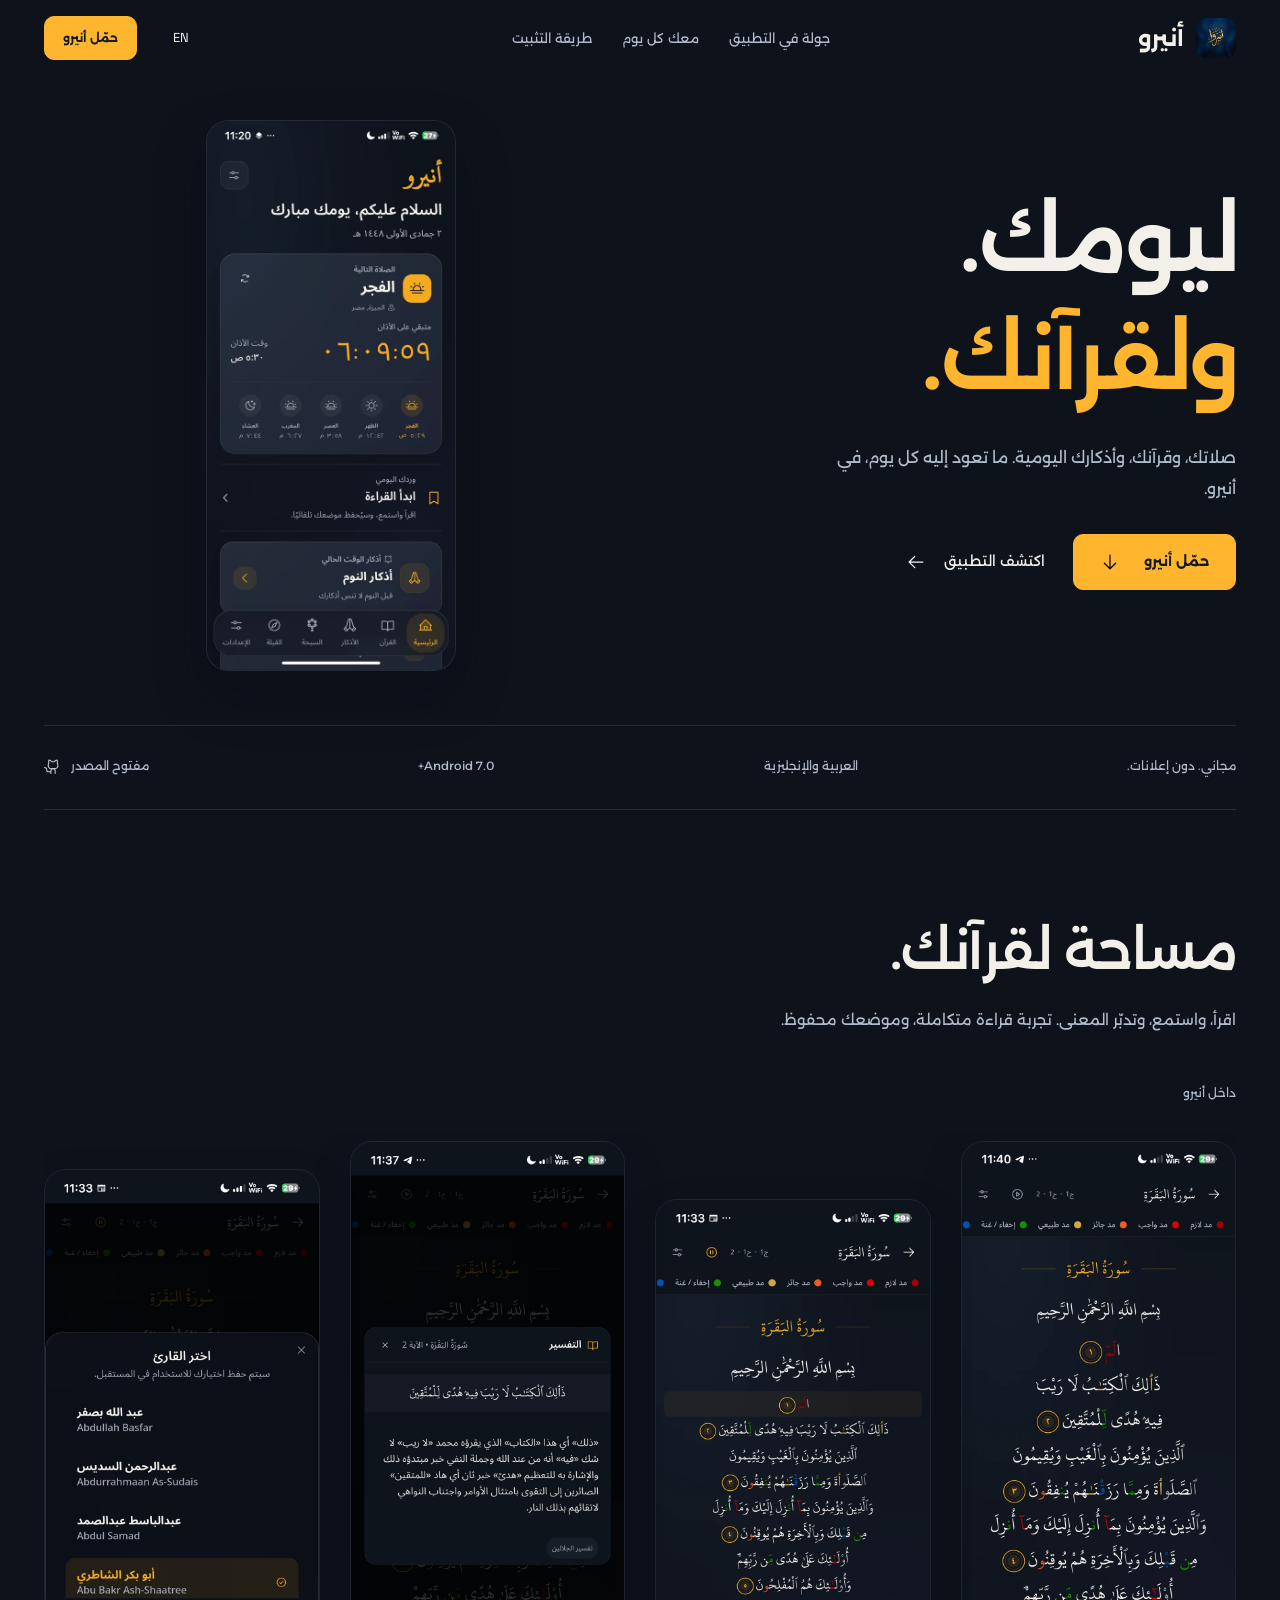
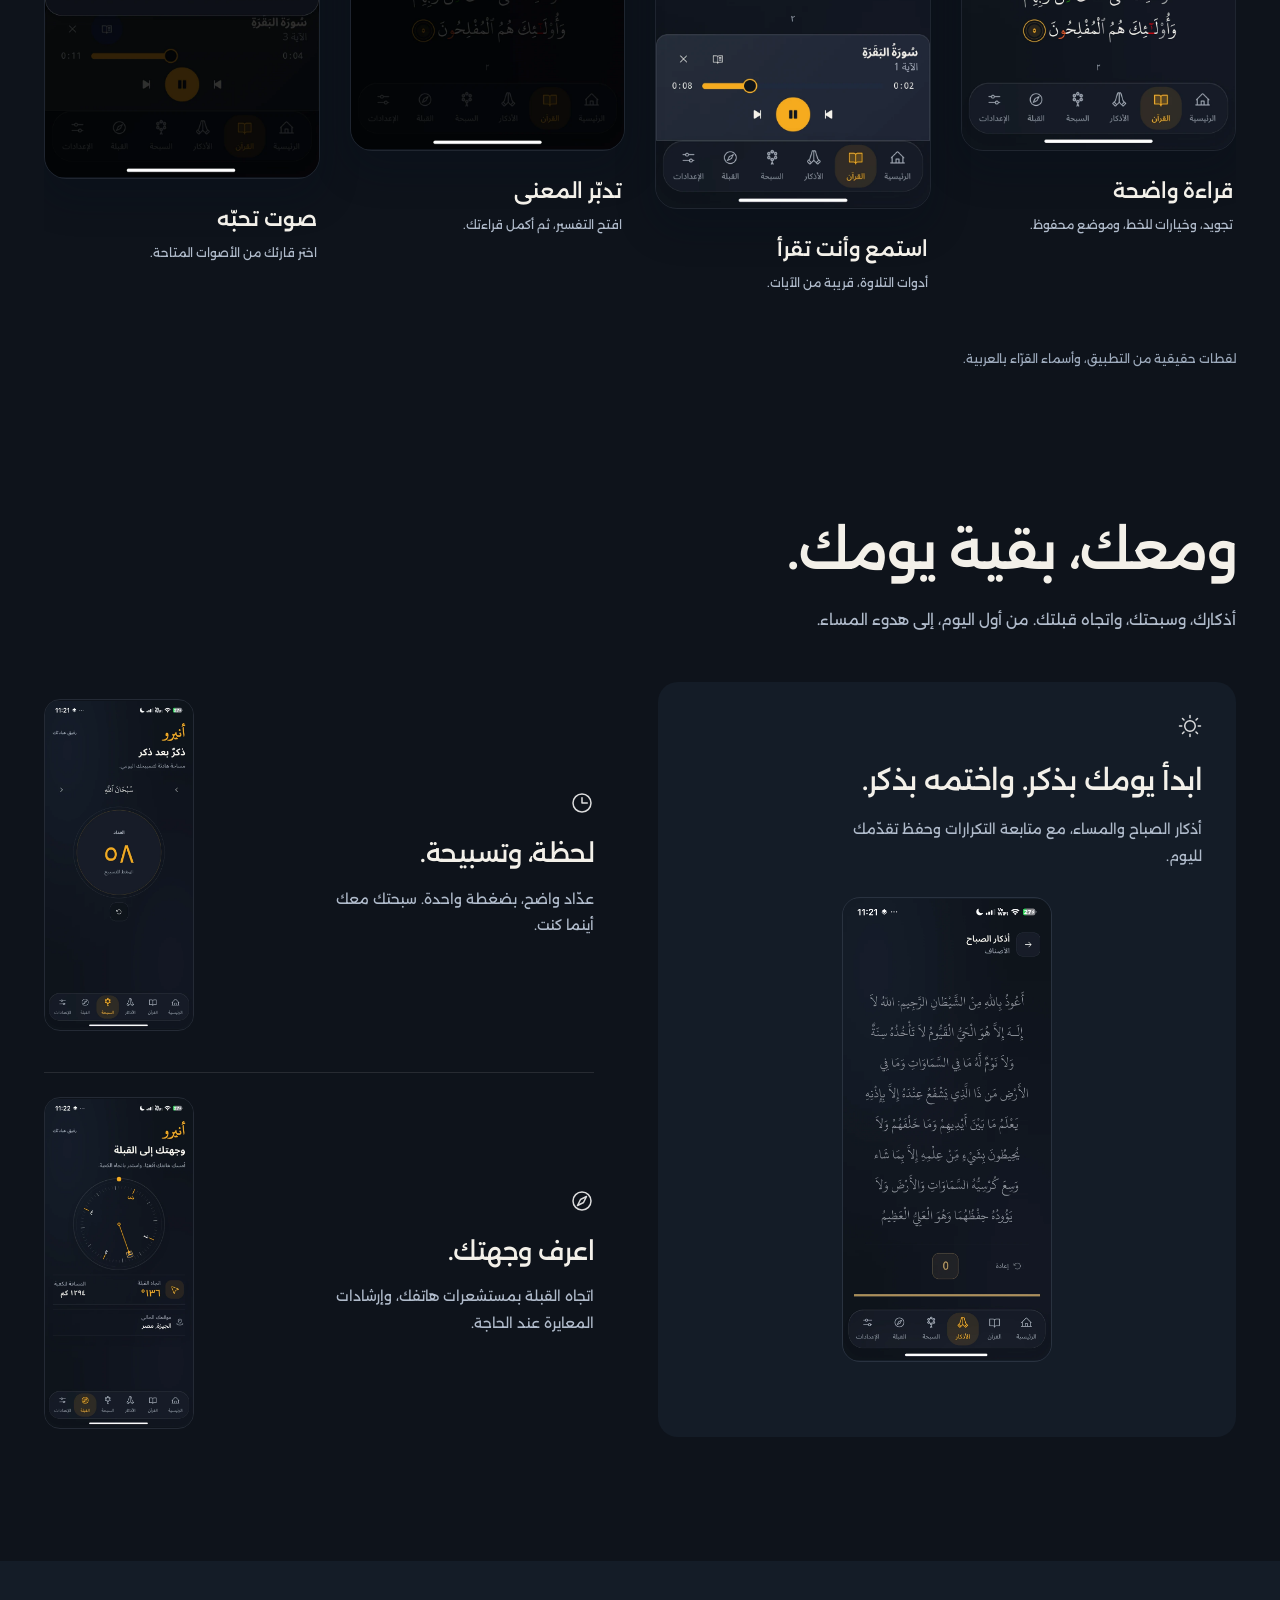
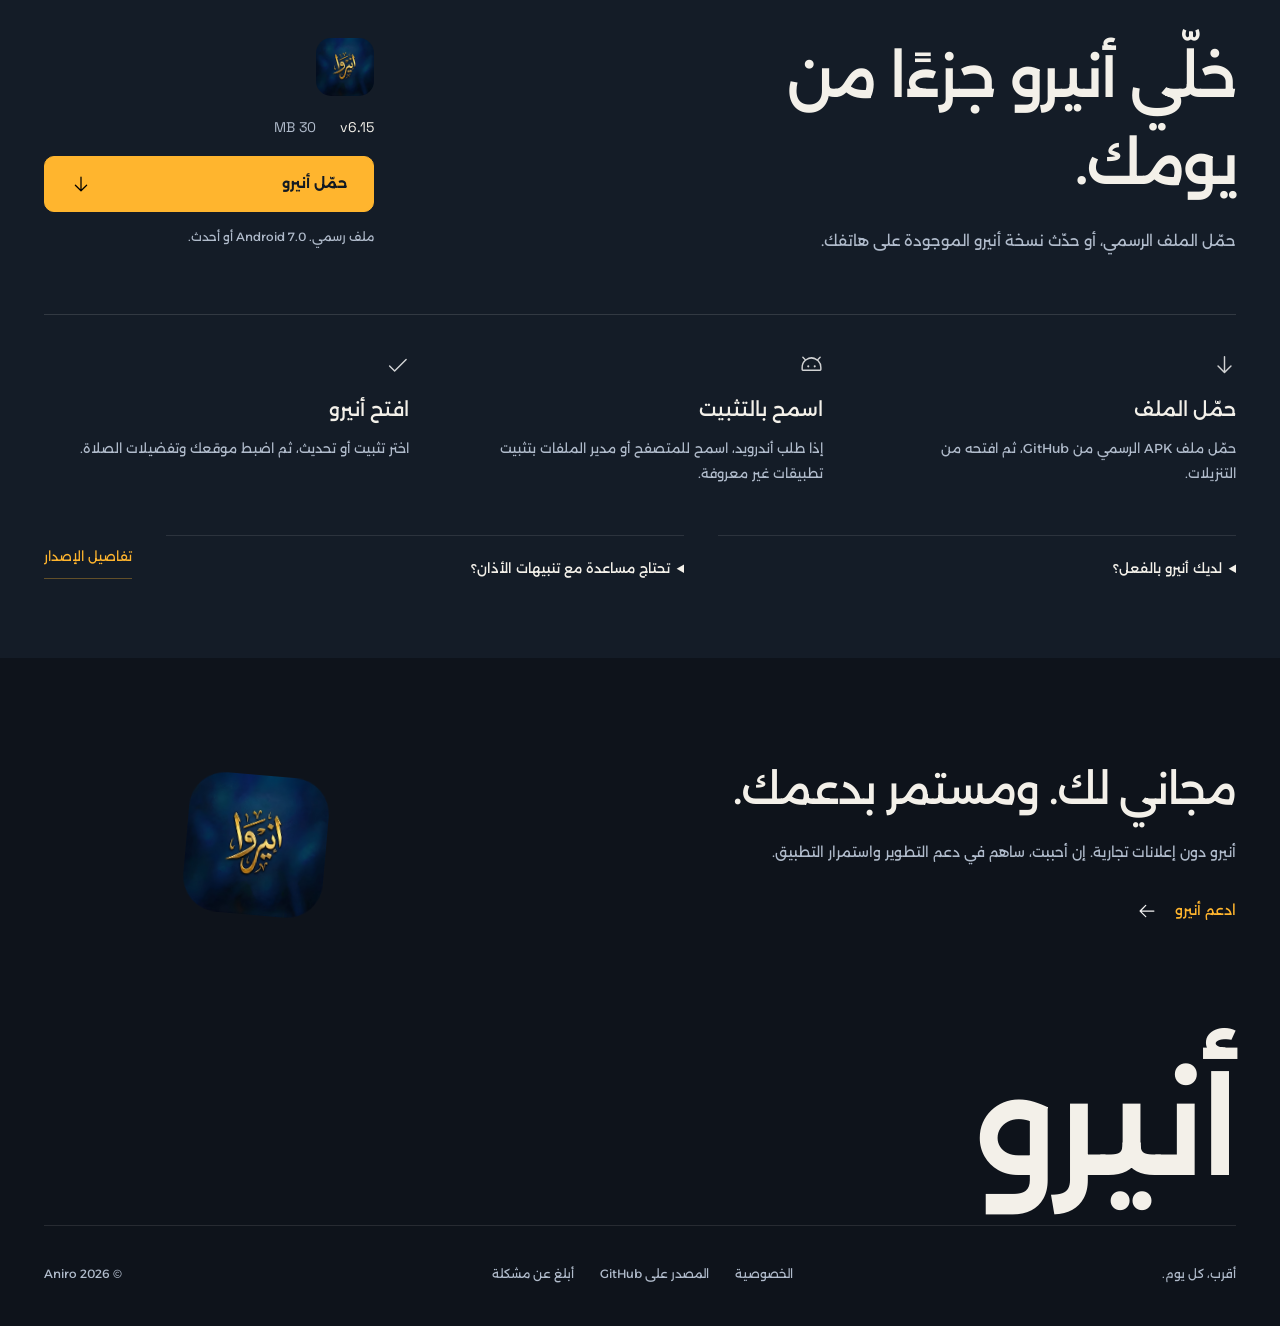
==== commit d7e244a6: "Replace broken detail crops with complete aligned app screenshots" ====
--- a/index.html
+++ b/index.html
@@ -14,7 +14,7 @@
 <main id="main">
 <section id="top" class="hero container" aria-labelledby="hero-title">
   <div class="hero-copy"><h1 id="hero-title"><span data-en="Your day.">ليومك.</span><span class="accent" data-en="Your Quran.">ولقرآنك.</span></h1><p data-en="Prayer times, Quran, and daily remembrance. Everything you return to, in Aniro.">صلاتك، وقرآنك، وأذكارك اليومية. ما تعود إليه كل يوم، في أنيرو.</p><div class="hero-actions"><a class="button" href="https://github.com/its3li/Aniro/releases/latest" data-download><span data-en="Download Aniro">حمّل أنيرو</span><img class="icon" src="/assets/icons/arrow-down.svg" alt=""></a><a class="link-arrow" href="#showcase"><span data-en="Explore the app">اكتشف التطبيق</span><img class="icon" src="/assets/icons/arrow-left.svg" alt=""></a></div></div>
-  <div class="hero-product"><figure class="hero-screen"><img src="/assets/screens/home.webp" srcset="/assets/screens/home.webp 540w, /assets/screens/home-large.webp 810w" sizes="(max-width:767px) 196px, 250px" width="540" height="1196" alt="أنيرو: الصفحة الرئيسية ومواقيت الصلاة" data-en-alt="Aniro Home and prayer times" fetchpriority="high"></figure><div class="hero-side"><img src="/assets/logo.png" width="74" height="74" alt="" class="hero-mark"><figure class="prayer-detail"><img src="/assets/screens/prayer-detail.webp" width="760" height="520" alt="تفاصيل مواقيت الصلاة من شاشة أنيرو" data-en-alt="Prayer times detail from the real Aniro screen" fetchpriority="low"></figure></div></div>
+  <div class="hero-product"><figure class="hero-screen"><img src="/assets/screens/home.webp" srcset="/assets/screens/home.webp 540w, /assets/screens/home-large.webp 810w" sizes="(max-width:767px) 196px, 250px" width="540" height="1196" alt="أنيرو: الصفحة الرئيسية ومواقيت الصلاة" data-en-alt="Aniro Home and prayer times" fetchpriority="high"></figure></div>
 </section>
 <div class="essentials container"><p data-en="Free. Without ads.">مجاني. دون إعلانات.</p><p data-en="Arabic and English">العربية والإنجليزية</p><p>Android 7.0+</p><a href="https://github.com/its3li/Aniro" target="_blank" rel="noopener noreferrer"><span data-en="Built in the open">مفتوح المصدر</span><img class="icon" src="/assets/icons/github-logo.svg" alt=""></a></div>
 <section id="showcase" class="section quran-section" aria-labelledby="showcase-title"><div class="container">
@@ -32,7 +32,7 @@
   <div class="section-heading reveal"><h2 id="daily-title" data-en="For the rest of your day.">ومعك، بقية يومك.</h2><p data-en="Your Azkar, Tasbeeh, and Qibla. Simple tools to return to, morning to evening.">أذكارك، وسبحتك، واتجاه قبلتك. من أول اليوم، إلى هدوء المساء.</p></div>
   <div class="daily-layout">
     <article class="azkar-feature reveal"><div class="azkar-copy"><img class="icon" src="/assets/icons/sun.svg" alt=""><h3 data-en="Begin and end with remembrance.">ابدأ يومك بذكر. واختمه بذكر.</h3><p data-en="Morning and evening Azkar, with progress that stays saved for your day.">أذكار الصباح والمساء، مع متابعة التكرارات وحفظ تقدّمك لليوم.</p></div><figure><img src="/assets/screens/azkar-reading-large.webp" width="810" height="1794" loading="lazy" alt="قراءة الأذكار مع عدّاد التكرار" data-en-alt="Azkar reading with repetition counter"></figure></article>
-    <div class="daily-utilities"><article class="utility-feature reveal"><div class="utility-copy"><img class="icon" src="/assets/icons/clock.svg" alt=""><h3 data-en="A moment for Tasbeeh.">لحظة، وتسبيحة.</h3><p data-en="Your count, a tap away. Keep your Tasbeeh with you.">عدّاد واضح، بضغطة واحدة. سبحتك معك أينما كنت.</p></div><img class="utility-image" src="/assets/screens/tasbeeh-detail.webp" width="640" height="700" loading="lazy" alt="تفاصيل عدّاد السبحة الحقيقي" data-en-alt="Detail of Aniro’s real Tasbeeh counter"></article><article class="utility-feature qibla-feature reveal"><div class="utility-copy"><img class="icon" src="/assets/icons/compass.svg" alt=""><h3 data-en="Know your direction.">اعرف وجهتك.</h3><p data-en="Find your Qibla using your phone’s sensors, with calibration guidance.">اتجاه القبلة بمستشعرات هاتفك، وإرشادات المعايرة عند الحاجة.</p></div><img class="utility-image" src="/assets/screens/qibla-detail.webp" width="640" height="700" loading="lazy" alt="تفاصيل بوصلة القبلة الحقيقية" data-en-alt="Detail of Aniro’s real Qibla compass"></article></div>
+    <div class="daily-utilities"><article class="utility-feature reveal"><div class="utility-copy"><img class="icon" src="/assets/icons/clock.svg" alt=""><h3 data-en="A moment for Tasbeeh.">لحظة، وتسبيحة.</h3><p data-en="Your count, a tap away. Keep your Tasbeeh with you.">عدّاد واضح، بضغطة واحدة. سبحتك معك أينما كنت.</p></div><img class="utility-image" src="/assets/screens/tasbeeh.webp" width="540" height="1196" loading="lazy" alt="شاشة السبحة كاملة في أنيرو" data-en-alt="Complete Aniro Tasbeeh screen"></article><article class="utility-feature qibla-feature reveal"><div class="utility-copy"><img class="icon" src="/assets/icons/compass.svg" alt=""><h3 data-en="Know your direction.">اعرف وجهتك.</h3><p data-en="Find your Qibla using your phone’s sensors, with calibration guidance.">اتجاه القبلة بمستشعرات هاتفك، وإرشادات المعايرة عند الحاجة.</p></div><img class="utility-image" src="/assets/screens/qibla.webp" width="540" height="1196" loading="lazy" alt="شاشة القبلة كاملة في أنيرو" data-en-alt="Complete Aniro Qibla screen"></article></div>
   </div>
 </section>
 <section id="install" class="section install-section" aria-labelledby="install-title"><div class="container">
--- a/styles.css
+++ b/styles.css
@@ -2,15 +2,40 @@
 @font-face{font-family:Space;src:url('/assets/fonts/space-grotesk.ttf') format('truetype');font-weight:300 700;font-display:swap}
 :root{color-scheme:dark;--canvas:#0e131b;--surface:#141c27;--ink:#f3f0e9;--muted:#b0bbcb;--amber:#ffb52e;--line:#ffffff1a;--max:1240px;--ease:cubic-bezier(.22,.8,.25,1)}
 *{box-sizing:border-box}html{scroll-behavior:smooth;scroll-padding-top:100px}body{margin:0;background:var(--canvas);color:var(--ink);font:400 16px/1.85 Alexandria,system-ui,sans-serif}html[lang=en] body{font-family:Space,system-ui,sans-serif}a{color:inherit;text-decoration:none}button{font:inherit;color:inherit;cursor:pointer}figure,p,h1,h2,h3{margin:0}img{display:block;max-width:100%;height:auto}a,button{-webkit-tap-highlight-color:transparent}a:focus-visible,button:focus-visible,summary:focus-visible,[tabindex]:focus-visible{outline:2px solid var(--amber);outline-offset:6px}::selection{background:var(--amber);color:var(--canvas)}.container{width:min(var(--max),calc(100% - 88px));margin-inline:auto}.accent{color:var(--amber)}.icon{width:22px;height:22px;flex-shrink:0;filter:brightness(0) invert(95%)}.skip-link{position:fixed;top:8px;inset-inline-start:12px;z-index:100;background:var(--amber);color:var(--canvas);padding:10px 20px;translate:0 -160%}.skip-link:focus{translate:none}.site-header{position:sticky;top:0;z-index:30;background:#0e131bed;backdrop-filter:blur(16px)}.nav-bar{height:76px;display:flex;justify-content:space-between;align-items:center;gap:36px}.brand{display:flex;gap:12px;align-items:center;font-size:23px;font-weight:650;white-space:nowrap}.brand img{width:40px;height:40px;border-radius:11px}.navigation{display:flex;gap:30px;color:var(--muted);font-size:13px;align-items:center}.navigation a{padding-block:13px;white-space:nowrap;transition:color .2s}.navigation a:hover{color:var(--ink)}.nav-actions{display:flex;gap:22px;align-items:center}.language-button{background:none;border:0;min-height:44px;min-width:44px;font-family:Space,Alexandria,sans-serif;font-size:13px}.button{display:inline-flex;align-items:center;justify-content:center;gap:24px;min-height:56px;padding:14px 26px;background:var(--amber);border:1px solid var(--amber);border-radius:10px;color:#121922;font-size:14px;font-weight:650;white-space:nowrap;transition:background .2s,translate .2s}.button .icon{filter:none;width:20px;height:20px}.button:hover{background:#ffc250;translate:0 -2px}.button:active{translate:0 1px}.button-small{font-size:12px;min-height:44px;padding:10px 18px}.menu-button{display:none;min-width:44px;min-height:44px;border:0;background:transparent}.mobile-nav{display:none}.link-arrow{display:inline-flex;gap:18px;align-items:center;font-size:14px;font-weight:450;min-height:44px}.link-arrow .icon{width:20px;transition:translate .2s}.link-arrow:hover .icon{translate:-4px 0}html[dir=ltr] .link-arrow .icon{rotate:180deg}html[dir=ltr] .link-arrow:hover .icon{translate:4px 0}
-.hero{display:grid;grid-template-columns:1fr 1.05fr;align-items:center;gap:70px;padding-block:44px 54px;min-height:648px}.hero-copy{padding-bottom:20px}.hero h1{font-size:clamp(60px,6.8vw,88px);font-weight:600;line-height:1.36;letter-spacing:-2.5px}.hero h1 span{display:block}html[lang=en] .hero h1{font-size:clamp(60px,6.5vw,84px);line-height:1.08;letter-spacing:-4px}.hero-copy>p{max-width:420px;color:var(--muted);font-size:16px;line-height:1.95;margin-top:24px}.hero-actions{display:flex;align-items:center;flex-wrap:wrap;gap:28px;margin-top:30px}.hero-product{display:grid;grid-template-columns:250px 1fr;gap:28px;align-items:center;direction:ltr;position:relative}.hero-screen{border-radius:25px;overflow:hidden;box-shadow:0 24px 50px #050c1573;border:1px solid #b4c4df22;rotate:-3deg}.hero-screen>img{width:250px;aspect-ratio:1080/2392;object-fit:contain}.hero-side{display:flex;flex-direction:column;align-items:start;gap:26px;min-width:0;padding-top:80px}.hero-mark{width:64px;height:64px;border-radius:18px}.hero-side>p{color:var(--muted);font-size:15px;line-height:1.7;text-align:start;max-width:170px;direction:rtl}html[lang=en] .hero-side>p{direction:ltr}.prayer-detail{width:100%;border-radius:15px;overflow:hidden;rotate:3deg;border:1px solid #ffffff0d;box-shadow:0 15px 30px #07101a50}.prayer-detail>img{width:100%;aspect-ratio:760/520;object-fit:contain}.hero-product .hero-screen{transition:rotate .7s var(--ease),translate .7s var(--ease)}@media(hover:hover){.hero-product:hover .hero-screen{rotate:-1deg;translate:0 -5px}}.essentials{display:flex;justify-content:space-between;gap:30px;align-items:center;padding-block:25px 28px;border-block:1px solid var(--line);color:var(--muted);font-size:12px}.essentials a{display:flex;gap:10px;align-items:center;min-height:30px}.essentials .icon{width:17px;height:17px;opacity:.8}
-.section{padding-block:100px;scroll-margin-top:76px}.section-heading{max-width:640px;margin-bottom:48px}.section-heading h2{font-size:clamp(34px,4.2vw,54px);font-weight:550;line-height:1.5;letter-spacing:-1.5px}.section-heading p{font-size:15px;line-height:1.9;color:var(--muted);margin-top:15px;max-width:580px}html[lang=en] .section-heading h2{line-height:1.12;letter-spacing:-2px}.quran-section{padding-bottom:78px}.gallery-controls{display:flex;justify-content:space-between;align-items:center;color:var(--muted);font-size:12px;margin-bottom:28px}.gallery-controls>div{display:flex;gap:8px}.gallery-arrow{display:grid;place-items:center;width:44px;height:44px;background:none;border:1px solid var(--line);border-radius:50%;transition:background .2s,opacity .2s}.gallery-arrow:hover:not(:disabled){background:#ffffff09}.gallery-arrow:disabled{opacity:.3;cursor:default}html[dir=ltr] .gallery-arrow .icon{rotate:180deg}.screen-gallery{display:flex;gap:30px;overflow-x:auto;overscroll-behavior-x:contain;scroll-snap-type:x mandatory;scrollbar-width:thin;scrollbar-color:#5c6876 transparent;padding:8px 0 26px}.gallery-item{flex:1 0 240px;min-width:0;scroll-snap-align:start}.gallery-item>img{width:100%;aspect-ratio:1080/2392;object-fit:contain;border-radius:22px;border:1px solid #b4c4df1b;box-shadow:0 18px 38px #07101a55}.gallery-item.listening{padding-top:58px}.gallery-item.reciters{padding-top:28px}.gallery-item figcaption{margin-top:25px;padding-inline:3px}.gallery-item h3{font-size:20px;line-height:1.5;font-weight:550}.gallery-item p{font-size:12px;color:var(--muted);margin-top:8px;line-height:1.85;max-width:250px}.gallery-note{margin-top:28px;color:#9daabc;font-size:12px}.daily-section{padding-top:62px}.daily-layout{display:grid;grid-template-columns:1.1fr 1fr;gap:66px}.azkar-feature{display:flex;flex-direction:column;background:var(--surface);border-radius:20px;min-height:640px;overflow:hidden}.azkar-copy{padding:38px 38px 20px;max-width:430px}.azkar-copy>.icon{width:25px;height:25px;opacity:.9}.azkar-copy h3{font-size:29px;font-weight:500;line-height:1.55;margin-top:23px;letter-spacing:-.5px}.azkar-copy p{font-size:14px;color:var(--muted);margin-top:15px;line-height:1.9}.azkar-feature figure{margin-top:10px;align-self:flex-end;width:270px;max-width:70%;height:360px;overflow:hidden;margin-inline-end:36px;border-radius:20px 20px 0 0;rotate:-3deg;transform-origin:bottom center;border:1px solid #ffffff1a;border-bottom:0}.azkar-feature figure img{width:100%;aspect-ratio:1080/2392;object-fit:contain}.daily-utilities{display:grid;grid-template-rows:1fr 1fr;gap:20px}.utility-feature{display:grid;grid-template-columns:1fr 190px;align-items:center;gap:22px;padding-block:22px;overflow:hidden}.utility-feature+.utility-feature{border-top:1px solid var(--line)}.utility-copy h3{font-size:25px;font-weight:500;line-height:1.5;margin-top:24px;letter-spacing:-.5px}.utility-copy p{font-size:14px;color:var(--muted);margin-top:15px;line-height:1.9;max-width:270px}.utility-copy>.icon{width:24px;height:24px;opacity:.9}.utility-image{width:190px;aspect-ratio:640/700;object-fit:contain;border-radius:14px}.qibla-feature .utility-image{rotate:2deg}
+.hero{display:grid;grid-template-columns:1fr 1.05fr;align-items:center;gap:70px;padding-block:44px 54px;min-height:648px}.hero-copy{padding-bottom:20px}.hero h1{font-size:clamp(60px,6.8vw,88px);font-weight:600;line-height:1.36;letter-spacing:-2.5px}.hero h1 span{display:block}html[lang=en] .hero h1{font-size:clamp(60px,6.5vw,84px);line-height:1.08;letter-spacing:-4px}.hero-copy>p{max-width:420px;color:var(--muted);font-size:16px;line-height:1.95;margin-top:24px}.hero-actions{display:flex;align-items:center;flex-wrap:wrap;gap:28px;margin-top:30px}.essentials{display:flex;justify-content:space-between;gap:30px;align-items:center;padding-block:25px 28px;border-block:1px solid var(--line);color:var(--muted);font-size:12px}.essentials a{display:flex;gap:10px;align-items:center;min-height:30px}.essentials .icon{width:17px;height:17px;opacity:.8}
+.section{padding-block:100px;scroll-margin-top:76px}.section-heading{max-width:640px;margin-bottom:48px}.section-heading h2{font-size:clamp(34px,4.2vw,54px);font-weight:550;line-height:1.5;letter-spacing:-1.5px}.section-heading p{font-size:15px;line-height:1.9;color:var(--muted);margin-top:15px;max-width:580px}html[lang=en] .section-heading h2{line-height:1.12;letter-spacing:-2px}.quran-section{padding-bottom:78px}.gallery-controls{display:flex;justify-content:space-between;align-items:center;color:var(--muted);font-size:12px;margin-bottom:28px}.gallery-controls>div{display:flex;gap:8px}.gallery-arrow{display:grid;place-items:center;width:44px;height:44px;background:none;border:1px solid var(--line);border-radius:50%;transition:background .2s,opacity .2s}.gallery-arrow:hover:not(:disabled){background:#ffffff09}.gallery-arrow:disabled{opacity:.3;cursor:default}html[dir=ltr] .gallery-arrow .icon{rotate:180deg}.screen-gallery{display:flex;gap:30px;overflow-x:auto;overscroll-behavior-x:contain;scroll-snap-type:x mandatory;scrollbar-width:thin;scrollbar-color:#5c6876 transparent;padding:8px 0 26px}.gallery-item{flex:1 0 240px;min-width:0;scroll-snap-align:start}.gallery-item>img{width:100%;aspect-ratio:1080/2392;object-fit:contain;border-radius:22px;border:1px solid #b4c4df1b;box-shadow:0 18px 38px #07101a55}.gallery-item.listening{padding-top:58px}.gallery-item.reciters{padding-top:28px}.gallery-item figcaption{margin-top:25px;padding-inline:3px}.gallery-item h3{font-size:20px;line-height:1.5;font-weight:550}.gallery-item p{font-size:12px;color:var(--muted);margin-top:8px;line-height:1.85;max-width:250px}.gallery-note{margin-top:28px;color:#9daabc;font-size:12px}.daily-section{padding-top:62px}
 .install-section{background:var(--surface);margin-top:24px;padding-block:72px 58px}.download-layout{display:grid;grid-template-columns:1.2fr .8fr;gap:90px;align-items:center}.download-layout h2{font-size:clamp(36px,4.6vw,58px);font-weight:550;line-height:1.5;letter-spacing:-1.5px;max-width:580px}.download-layout>div>p{color:var(--muted);font-size:15px;line-height:1.85;margin-top:20px;max-width:440px}html[lang=en] .download-layout h2{line-height:1.15;letter-spacing:-2px}.download-actions{max-width:330px;width:100%;justify-self:end}.download-mark{width:58px;height:58px;border-radius:15px;margin-bottom:22px}.release-meta{display:flex;align-items:center;gap:24px;font:14px Space,system-ui,sans-serif;color:var(--muted);margin-bottom:20px}.release-meta [data-version]{color:var(--ink)}.download-actions .button{width:100%;justify-content:space-between}.download-actions #release-status{font-size:12px;color:var(--muted);line-height:1.85;min-height:24px;margin-top:14px}.install-steps{list-style:none;padding:0;margin:60px 0 0;display:grid;grid-template-columns:repeat(3,1fr);gap:48px;border-top:1px solid #ffffff20;padding-top:38px}.install-steps li{max-width:340px}.install-steps .icon{width:23px;height:23px;opacity:.85}.install-steps h3{font-size:19px;font-weight:500;margin-top:19px;line-height:1.55}.install-steps p{font-size:13px;color:var(--muted);line-height:1.95;margin-top:11px}.install-help{display:grid;grid-template-columns:1fr 1fr auto;gap:34px;align-items:start;margin-top:48px;font-size:13px}.install-help details{border-top:1px solid var(--line);padding-top:20px}.install-help summary{cursor:pointer;font-weight:500;min-height:44px}.install-help details p{color:var(--muted);font-size:12px;line-height:1.95;margin-top:10px}.text-link{color:var(--amber);font-size:13px;min-height:44px;display:inline-flex;align-items:center;border-bottom:1px solid #ffb52e55}.support{display:grid;grid-template-columns:1fr .6fr;gap:60px;align-items:center;padding-block:100px 90px}.support h2{font-size:clamp(32px,3.3vw,42px);line-height:1.5;max-width:570px;font-weight:500;letter-spacing:-1px}.support p{font-size:14px;line-height:1.9;color:var(--muted);max-width:490px;margin-top:18px}.support .link-arrow{color:var(--amber);margin-top:24px}.support-mark{width:140px;height:140px;border-radius:36px;justify-self:center;rotate:5deg}.site-footer{padding-bottom:30px}.footer-wordmark{font-size:clamp(70px,12vw,144px);line-height:1.4;font-weight:550;letter-spacing:-4px;color:#f3f0e9}.footer-row{border-top:1px solid var(--line);padding-top:26px;display:flex;align-items:center;justify-content:space-between;gap:26px;color:var(--muted);font-size:12px}.footer-links{display:flex;gap:26px;flex-wrap:wrap}.footer-links a{min-height:44px;display:inline-flex;align-items:center}.footer-links a:hover{color:var(--ink)}
-.policy{max-width:800px;padding-block:70px}.policy h1{font-size:38px;margin-bottom:18px}.policy h2{font-size:21px;font-weight:550;margin-top:36px}.policy p{color:var(--muted);line-height:1.95;margin-top:14px}.policy a{color:var(--amber)}.policy section{border-top:1px solid var(--line);padding-top:42px;margin-top:50px}.policy section h1{font-family:Space,system-ui,sans-serif}.policy section p{font-family:Space,system-ui,sans-serif}.reveal{opacity:1}.motion-ready .reveal{opacity:0;transform:translateY(24px);transition:opacity .65s var(--ease),transform .65s var(--ease)}.motion-ready .reveal.is-visible{opacity:1;transform:none}.motion-ready .hero-copy{animation:hero-copy .65s var(--ease) both}.motion-ready .hero-product{animation:hero-product .85s .08s var(--ease) both}@keyframes hero-copy{from{opacity:0;transform:translateY(20px)}to{opacity:1;transform:none}}@keyframes hero-product{from{opacity:0;transform:translateY(32px) rotate(1deg)}to{opacity:1;transform:none}}[hidden]{display:none!important}
-@media(min-width:768px) and (max-height:780px){.hero{min-height:564px;padding-block:25px 40px}.hero-product{grid-template-columns:218px 1fr}.hero-screen>img{width:218px}.hero h1{font-size:70px}html[lang=en] .hero h1{font-size:65px}.hero-side{padding-top:60px;gap:20px}}
-@media(max-width:1150px){.hero{gap:38px;grid-template-columns:1fr 1fr}.hero h1{font-size:68px}html[lang=en] .hero h1{font-size:66px}.hero-product{grid-template-columns:222px 1fr;gap:23px}.hero-screen>img{width:222px}.hero-side{gap:20px}.hero-copy>p{font-size:15px}.daily-layout{gap:40px}.utility-feature{grid-template-columns:1fr 150px;gap:18px}.utility-image{width:150px}.utility-copy h3{font-size:23px}.gallery-item{flex-basis:230px}.install-help{grid-template-columns:1fr 1fr}.install-help>.text-link{justify-self:start}}
-@media(max-width:950px){.container{width:calc(100% - 48px)}.nav-bar{gap:20px}.navigation{gap:18px;font-size:12px}.nav-actions{gap:12px}.hero{gap:28px;min-height:570px}.hero h1{font-size:61px}html[lang=en] .hero h1{font-size:55px}.hero-product{grid-template-columns:190px 1fr;gap:20px}.hero-screen>img{width:190px}.hero-side{padding-top:55px}.hero-mark{width:48px;height:48px;border-radius:13px}.hero-side>p{font-size:12px}.hero-actions{gap:18px}.button{font-size:13px;padding-inline:20px}.link-arrow{font-size:12px;gap:12px}.section{padding-block:80px}.daily-layout{grid-template-columns:1fr;gap:34px}.azkar-feature{display:grid;grid-template-columns:1.1fr .9fr;min-height:420px}.azkar-copy{padding:38px 32px}.azkar-copy h3{font-size:30px}.azkar-feature figure{width:235px;max-width:none;height:390px;align-self:end;margin-inline-end:26px;translate:0 20px}.daily-utilities{grid-template-columns:1fr 1fr;grid-template-rows:auto;gap:36px}.utility-feature{grid-template-columns:1fr 135px;gap:16px;padding-block:20px}.utility-feature+.utility-feature{border-top:0}.utility-image{position:static;width:135px;opacity:1}.utility-copy p{font-size:13px;max-width:205px}.download-layout{gap:42px}.install-steps{gap:30px}.support{padding-block:80px}}
-@media(max-width:767px){.container{width:calc(100% - 40px)}.nav-bar{height:68px;gap:12px}.brand{font-size:20px;gap:10px}.brand img{width:35px;height:35px;border-radius:10px}.navigation{display:none}.nav-actions .button{display:none}.nav-actions{gap:8px}.menu-button{display:grid;place-items:center}.mobile-nav.is-open{display:grid;gap:0;padding:8px 20px 20px;border-bottom:1px solid var(--line)}.mobile-nav a{padding:10px 4px;min-height:44px;font-size:14px}.hero{display:block;min-height:0;padding-block:34px 28px}.hero-copy{padding:0;max-width:470px}.hero h1{font-size:56px;line-height:1.32;letter-spacing:-1.5px}html[lang=en] .hero h1{font-size:58px;line-height:1.06;letter-spacing:-3px}.hero-copy>p{font-size:14px;max-width:330px;line-height:1.9;margin-top:18px}.hero-actions{margin-top:22px;gap:26px}.hero-actions .button{min-height:50px;font-size:13px;padding:12px 20px;gap:20px}.hero-actions .link-arrow{font-size:12px;gap:12px}.hero-product{max-width:460px;margin:34px auto 0;grid-template-columns:196px 1fr;gap:24px}.hero-screen>img{width:196px}.hero-side{padding-top:70px;gap:20px}.hero-mark{width:51px;height:51px;border-radius:14px}.hero-side>p{font-size:12px;max-width:140px}.prayer-detail{rotate:2deg;border-radius:12px}.essentials{flex-wrap:wrap;justify-content:space-between;gap:10px 18px;padding-block:18px;font-size:11px}.essentials>*{width:calc(50% - 18px);min-height:26px}.essentials a{min-height:26px}.section{padding-block:62px}.section-heading{margin-bottom:30px}.section-heading h2{font-size:34px;line-height:1.5;letter-spacing:-.7px}html[lang=en] .section-heading h2{font-size:36px;line-height:1.15;letter-spacing:-1.2px}.section-heading p{font-size:14px;line-height:1.9;max-width:380px;margin-top:12px}.quran-section{padding-bottom:44px}.gallery-controls{margin-bottom:17px;font-size:11px}.screen-gallery{gap:24px;padding:8px 0 20px}.gallery-item{flex:0 0 232px}.gallery-item>img{border-radius:20px}.gallery-item.listening{padding-top:35px}.gallery-item.reciters{padding-top:22px}.gallery-item figcaption{margin-top:20px}.gallery-item h3{font-size:19px}.gallery-item p{font-size:12px}.gallery-note{font-size:11px;line-height:1.85;margin-top:19px;max-width:290px}.daily-layout{grid-template-columns:1fr;gap:25px}.azkar-feature{min-height:0;display:grid;grid-template-columns:1fr 42%;gap:8px;min-height:400px}.azkar-copy{padding:29px 26px;z-index:1}.azkar-copy h3{font-size:24px;line-height:1.6;margin-top:19px}.azkar-copy p{font-size:12px;line-height:1.9}.azkar-feature figure{width:100%;max-width:none;align-self:end;height:340px;margin:0;margin-inline-end:14px;translate:-10px 20px;rotate:-4deg}.daily-utilities{grid-template-columns:1fr;grid-template-rows:auto;gap:12px}.utility-feature{grid-template-columns:1fr 142px;gap:18px;padding-block:26px}.utility-copy{max-width:none}.utility-copy h3{font-size:23px;margin-top:20px}.utility-copy p{max-width:240px;font-size:13px}.utility-image{position:static;opacity:1;width:142px;translate:none}.download-layout{grid-template-columns:1fr;gap:34px}.download-layout h2{font-size:38px;line-height:1.5;max-width:350px;letter-spacing:-1px}html[lang=en] .download-layout h2{font-size:40px;line-height:1.17}.download-layout>div>p{font-size:14px;line-height:1.9;margin-top:14px}.download-actions{justify-self:start;max-width:100%}.download-mark{display:none}.release-meta{margin-bottom:16px;font-size:13px}.download-actions .button{min-height:56px;font-size:14px}.download-actions #release-status{font-size:11px}.install-section{padding-block:53px 43px;margin-top:0}.install-steps{grid-template-columns:1fr;margin-top:36px;padding-top:30px;gap:30px}.install-steps li{display:grid;grid-template-columns:24px 1fr;column-gap:17px;max-width:none}.install-steps .icon{grid-row:1/3;margin-top:5px;width:22px;height:22px}.install-steps h3{margin:0;font-size:17px}.install-steps p{grid-column:2;margin-top:8px;font-size:12px;line-height:1.95}.install-help{grid-template-columns:1fr;gap:20px;margin-top:36px}.install-help summary{font-size:13px;min-height:30px}.install-help>.text-link{min-height:44px}.support{padding-block:64px 55px;grid-template-columns:1fr 82px;gap:25px;align-items:start}.support h2{font-size:29px;line-height:1.55;letter-spacing:-.5px}.support p{font-size:13px;line-height:1.9}.support-mark{width:75px;height:75px;border-radius:20px;margin-top:7px}.support .link-arrow{font-size:13px;margin-top:20px}.footer-wordmark{font-size:86px;letter-spacing:-2px}.footer-row{align-items:start;flex-direction:column;gap:16px;padding-top:20px;font-size:11px}.footer-links{gap:20px}.footer-links a{min-height:28px}.policy{padding-block:40px}.policy h1{font-size:30px}.policy h2{font-size:20px}.policy p{font-size:14px}.policy .nav-bar{width:100%}}
-@media(max-width:359px){.container{width:calc(100% - 32px)}.hero h1{font-size:49px}html[lang=en] .hero h1{font-size:53px}.hero-actions{gap:18px}.hero-actions .button{font-size:12px;padding-inline:16px}.hero-product{grid-template-columns:172px 1fr;gap:18px}.hero-screen>img{width:172px}.hero-side{gap:16px;padding-top:62px}.hero-mark{width:45px;height:45px}.hero-side>p{font-size:11px}.gallery-item{flex-basis:220px}.azkar-copy{padding:24px 20px}.azkar-copy h3{font-size:22px}.azkar-feature{min-height:380px}.utility-feature{grid-template-columns:1fr 114px;gap:16px}.utility-image{width:114px}.support{grid-template-columns:1fr 64px;gap:20px}.support-mark{width:62px;height:62px;border-radius:16px}.support h2{font-size:26px}}
-@media(prefers-reduced-motion:reduce){html{scroll-behavior:auto}*,*:before,*:after{animation:none!important;transition:none!important}.motion-ready .reveal{opacity:1;transform:none}.hero-product:hover .hero-screen{rotate:-3deg;translate:none}}
+.policy{max-width:800px;padding-block:70px}.policy h1{font-size:38px;margin-bottom:18px}.policy h2{font-size:21px;font-weight:550;margin-top:36px}.policy p{color:var(--muted);line-height:1.95;margin-top:14px}.policy a{color:var(--amber)}.policy section{border-top:1px solid var(--line);padding-top:42px;margin-top:50px}.policy section h1{font-family:Space,system-ui,sans-serif}.policy section p{font-family:Space,system-ui,sans-serif}.reveal{opacity:1}.motion-ready .reveal{opacity:0;transform:translateY(24px);transition:opacity .65s var(--ease),transform .65s var(--ease)}.motion-ready .reveal.is-visible{opacity:1;transform:none}.motion-ready .hero-copy{animation:hero-copy .65s var(--ease) both}@keyframes hero-copy{from{opacity:0;transform:translateY(20px)}to{opacity:1;transform:none}}@keyframes hero-product{from{opacity:0;transform:translateY(32px) rotate(1deg)}to{opacity:1;transform:none}}[hidden]{display:none!important}
+@media(min-width:768px) and (max-height:780px){.hero{min-height:564px;padding-block:25px 40px}.hero h1{font-size:70px}html[lang=en] .hero h1{font-size:65px}}
+@media(max-width:1150px){.hero{gap:38px;grid-template-columns:1fr 1fr}.hero h1{font-size:68px}html[lang=en] .hero h1{font-size:66px}.hero-copy>p{font-size:15px}.gallery-item{flex-basis:230px}.install-help{grid-template-columns:1fr 1fr}.install-help>.text-link{justify-self:start}}
+@media(max-width:950px){.container{width:calc(100% - 48px)}.nav-bar{gap:20px}.navigation{gap:18px;font-size:12px}.nav-actions{gap:12px}.hero{gap:28px;min-height:570px}.hero h1{font-size:61px}html[lang=en] .hero h1{font-size:55px}.hero-actions{gap:18px}.button{font-size:13px;padding-inline:20px}.link-arrow{font-size:12px;gap:12px}.section{padding-block:80px}.download-layout{gap:42px}.install-steps{gap:30px}.support{padding-block:80px}}
+@media(max-width:767px){.container{width:calc(100% - 40px)}.nav-bar{height:68px;gap:12px}.brand{font-size:20px;gap:10px}.brand img{width:35px;height:35px;border-radius:10px}.navigation{display:none}.nav-actions .button{display:none}.nav-actions{gap:8px}.menu-button{display:grid;place-items:center}.mobile-nav.is-open{display:grid;gap:0;padding:8px 20px 20px;border-bottom:1px solid var(--line)}.mobile-nav a{padding:10px 4px;min-height:44px;font-size:14px}.hero{display:block;min-height:0;padding-block:34px 28px}.hero-copy{padding:0;max-width:470px}.hero h1{font-size:56px;line-height:1.32;letter-spacing:-1.5px}html[lang=en] .hero h1{font-size:58px;line-height:1.06;letter-spacing:-3px}.hero-copy>p{font-size:14px;max-width:330px;line-height:1.9;margin-top:18px}.hero-actions{margin-top:22px;gap:26px}.hero-actions .button{min-height:50px;font-size:13px;padding:12px 20px;gap:20px}.hero-actions .link-arrow{font-size:12px;gap:12px}.essentials{flex-wrap:wrap;justify-content:space-between;gap:10px 18px;padding-block:18px;font-size:11px}.essentials>*{width:calc(50% - 18px);min-height:26px}.essentials a{min-height:26px}.section{padding-block:62px}.section-heading{margin-bottom:30px}.section-heading h2{font-size:34px;line-height:1.5;letter-spacing:-.7px}html[lang=en] .section-heading h2{font-size:36px;line-height:1.15;letter-spacing:-1.2px}.section-heading p{font-size:14px;line-height:1.9;max-width:380px;margin-top:12px}.quran-section{padding-bottom:44px}.gallery-controls{margin-bottom:17px;font-size:11px}.screen-gallery{gap:24px;padding:8px 0 20px}.gallery-item{flex:0 0 232px}.gallery-item>img{border-radius:20px}.gallery-item.listening{padding-top:35px}.gallery-item.reciters{padding-top:22px}.gallery-item figcaption{margin-top:20px}.gallery-item h3{font-size:19px}.gallery-item p{font-size:12px}.gallery-note{font-size:11px;line-height:1.85;margin-top:19px;max-width:290px}.download-layout{grid-template-columns:1fr;gap:34px}.download-layout h2{font-size:38px;line-height:1.5;max-width:350px;letter-spacing:-1px}html[lang=en] .download-layout h2{font-size:40px;line-height:1.17}.download-layout>div>p{font-size:14px;line-height:1.9;margin-top:14px}.download-actions{justify-self:start;max-width:100%}.download-mark{display:none}.release-meta{margin-bottom:16px;font-size:13px}.download-actions .button{min-height:56px;font-size:14px}.download-actions #release-status{font-size:11px}.install-section{padding-block:53px 43px;margin-top:0}.install-steps{grid-template-columns:1fr;margin-top:36px;padding-top:30px;gap:30px}.install-steps li{display:grid;grid-template-columns:24px 1fr;column-gap:17px;max-width:none}.install-steps .icon{grid-row:1/3;margin-top:5px;width:22px;height:22px}.install-steps h3{margin:0;font-size:17px}.install-steps p{grid-column:2;margin-top:8px;font-size:12px;line-height:1.95}.install-help{grid-template-columns:1fr;gap:20px;margin-top:36px}.install-help summary{font-size:13px;min-height:30px}.install-help>.text-link{min-height:44px}.support{padding-block:64px 55px;grid-template-columns:1fr 82px;gap:25px;align-items:start}.support h2{font-size:29px;line-height:1.55;letter-spacing:-.5px}.support p{font-size:13px;line-height:1.9}.support-mark{width:75px;height:75px;border-radius:20px;margin-top:7px}.support .link-arrow{font-size:13px;margin-top:20px}.footer-wordmark{font-size:86px;letter-spacing:-2px}.footer-row{align-items:start;flex-direction:column;gap:16px;padding-top:20px;font-size:11px}.footer-links{gap:20px}.footer-links a{min-height:28px}.policy{padding-block:40px}.policy h1{font-size:30px}.policy h2{font-size:20px}.policy p{font-size:14px}.policy .nav-bar{width:100%}}
+@media(max-width:359px){.container{width:calc(100% - 32px)}.hero h1{font-size:49px}html[lang=en] .hero h1{font-size:53px}.hero-actions{gap:18px}.hero-actions .button{font-size:12px;padding-inline:16px}.gallery-item{flex-basis:220px}.support{grid-template-columns:1fr 64px;gap:20px}.support-mark{width:62px;height:62px;border-radius:16px}.support h2{font-size:26px}}
+@media(prefers-reduced-motion:reduce){html{scroll-behavior:auto}*,*:before,*:after{animation:none!important;transition:none!important}.motion-ready .reveal{opacity:1;transform:none}}
 @media(prefers-reduced-transparency:reduce){.site-header{background:var(--canvas);backdrop-filter:none}}
 @supports not (backdrop-filter:blur(1px)){.site-header{background:var(--canvas)}}
+
+/* Product screens are complete and upright. No screenshot container crops text. */
+.hero-product{display:flex;align-items:center;justify-content:center;min-width:0}
+.hero-screen{width:250px;max-width:100%;margin:0;border:1px solid #b4c4df22;border-radius:22px;background:var(--canvas);box-shadow:0 24px 50px #050c1573}
+.hero-screen>img{width:100%;height:auto;aspect-ratio:1080/2392;object-fit:contain;border-radius:21px}
+.daily-layout{display:grid;grid-template-columns:1.05fr 1fr;gap:64px;align-items:stretch}
+.azkar-feature{background:var(--surface);border-radius:20px;display:flex;flex-direction:column;align-items:stretch;min-width:0}
+.azkar-copy{padding:32px 34px 0}
+.azkar-copy>.icon,.utility-copy>.icon{width:24px;height:24px;opacity:.9}
+.azkar-copy h3{font-size:28px;font-weight:500;line-height:1.6;margin-top:20px;letter-spacing:-.5px;max-width:370px}
+.azkar-copy p{font-size:14px;color:var(--muted);line-height:1.9;margin-top:13px;max-width:370px}
+.azkar-feature figure{width:210px;max-width:calc(100% - 48px);margin:28px auto 32px;flex-shrink:0}
+.azkar-feature figure>img{display:block;width:100%;height:auto;aspect-ratio:1080/2392;object-fit:contain;border:1px solid #b4c4df22;border-radius:18px}
+.daily-utilities{display:grid;grid-template-rows:1fr 1fr;gap:24px;min-width:0}
+.utility-feature{display:grid;grid-template-columns:minmax(0,1fr) 150px;align-items:center;gap:28px;padding-block:8px;min-width:0}
+.utility-feature+.utility-feature{border-top:1px solid var(--line);padding-top:24px}
+.utility-copy{min-width:0}
+.utility-copy h3{font-size:25px;font-weight:500;line-height:1.5;margin-top:20px;letter-spacing:-.5px}
+.utility-copy p{font-size:14px;color:var(--muted);line-height:1.9;margin-top:13px;max-width:270px}
+.utility-image{display:block;width:150px;max-width:100%;height:auto;aspect-ratio:1080/2392;object-fit:contain;border:1px solid #b4c4df22;border-radius:16px}
+@media(min-width:768px) and (max-height:780px){.hero-screen{width:218px}}
+@media(max-width:1150px){.daily-layout{gap:38px}.utility-feature{grid-template-columns:minmax(0,1fr) 130px;gap:22px}.utility-image{width:130px}.utility-copy h3{font-size:23px}.hero-screen{width:222px}}
+@media(max-width:950px){.hero-screen{width:190px}.daily-layout{grid-template-columns:1fr;gap:36px}.azkar-feature{display:grid;grid-template-columns:minmax(0,1fr) 220px;gap:30px;align-items:center;padding:28px 32px}.azkar-copy{padding:0}.azkar-feature figure{width:190px;max-width:100%;margin:0;justify-self:center}.daily-utilities{grid-template-columns:1fr 1fr;grid-template-rows:auto;gap:36px}.utility-feature{display:flex;flex-direction:column-reverse;align-items:flex-start;gap:24px;padding:0}.utility-feature+.utility-feature{border-top:0;padding-top:0}.utility-image{width:150px;align-self:center}.utility-copy p{max-width:300px}}
+@media(max-width:767px){.hero-product{margin:30px auto 0}.hero-screen{width:196px}.daily-layout{gap:28px}.azkar-feature{display:flex;flex-direction:column;gap:0;padding:0}.azkar-copy{width:100%;padding:28px 28px 0}.azkar-copy h3{font-size:25px;max-width:350px}.azkar-copy p{font-size:13px;max-width:350px}.azkar-feature figure{width:205px;max-width:calc(100% - 48px);margin:25px auto 28px}.daily-utilities{grid-template-columns:1fr;grid-template-rows:auto;gap:28px}.utility-feature{display:grid;grid-template-columns:minmax(0,1fr) 140px;align-items:center;gap:22px;padding-block:8px}.utility-feature+.utility-feature{border-top:1px solid var(--line);padding-top:28px}.utility-copy h3{font-size:23px}.utility-copy p{font-size:13px}.utility-image{width:140px;align-self:center}}
+@media(max-width:359px){.hero-screen{width:172px}.azkar-copy{padding:24px 22px 0}.azkar-copy h3{font-size:23px}.azkar-feature figure{width:190px}.utility-feature{grid-template-columns:minmax(0,1fr) 120px;gap:18px}.utility-image{width:120px}.utility-copy h3{font-size:21px}.utility-copy p{font-size:12px}}
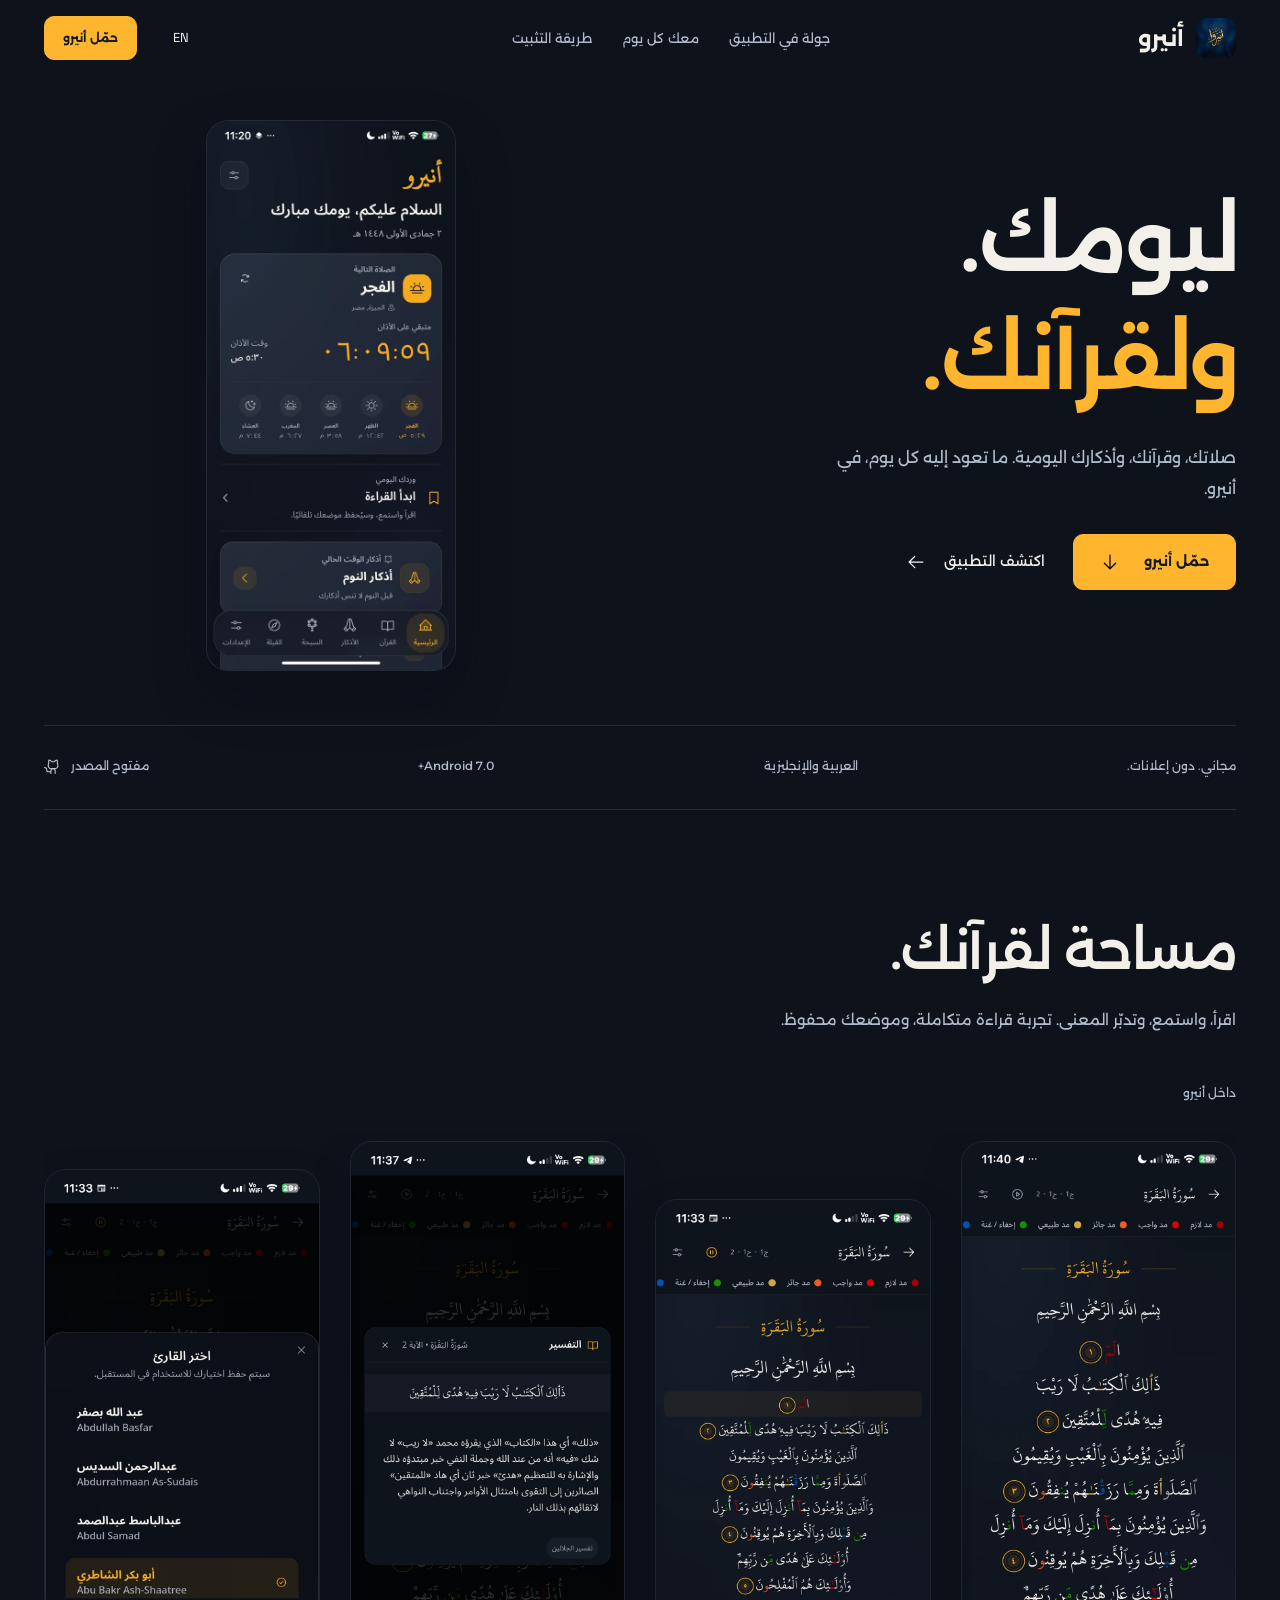
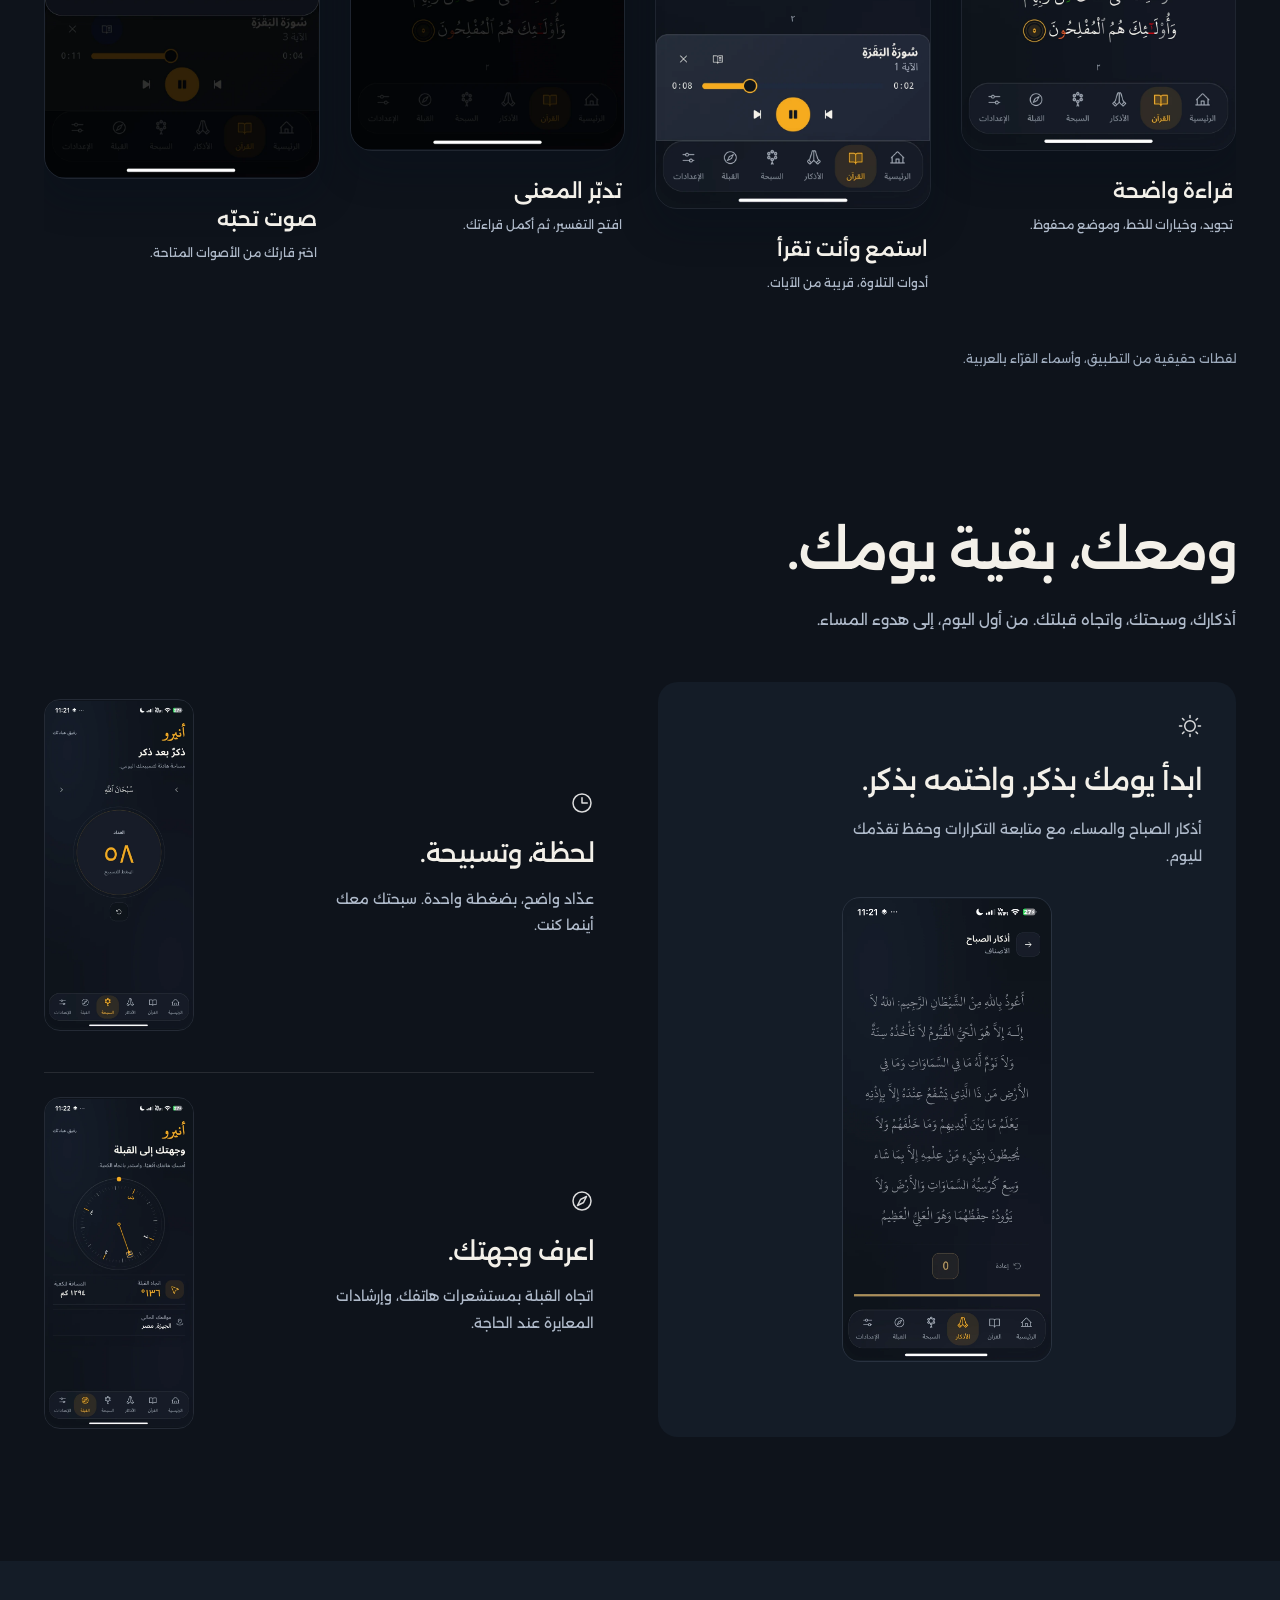
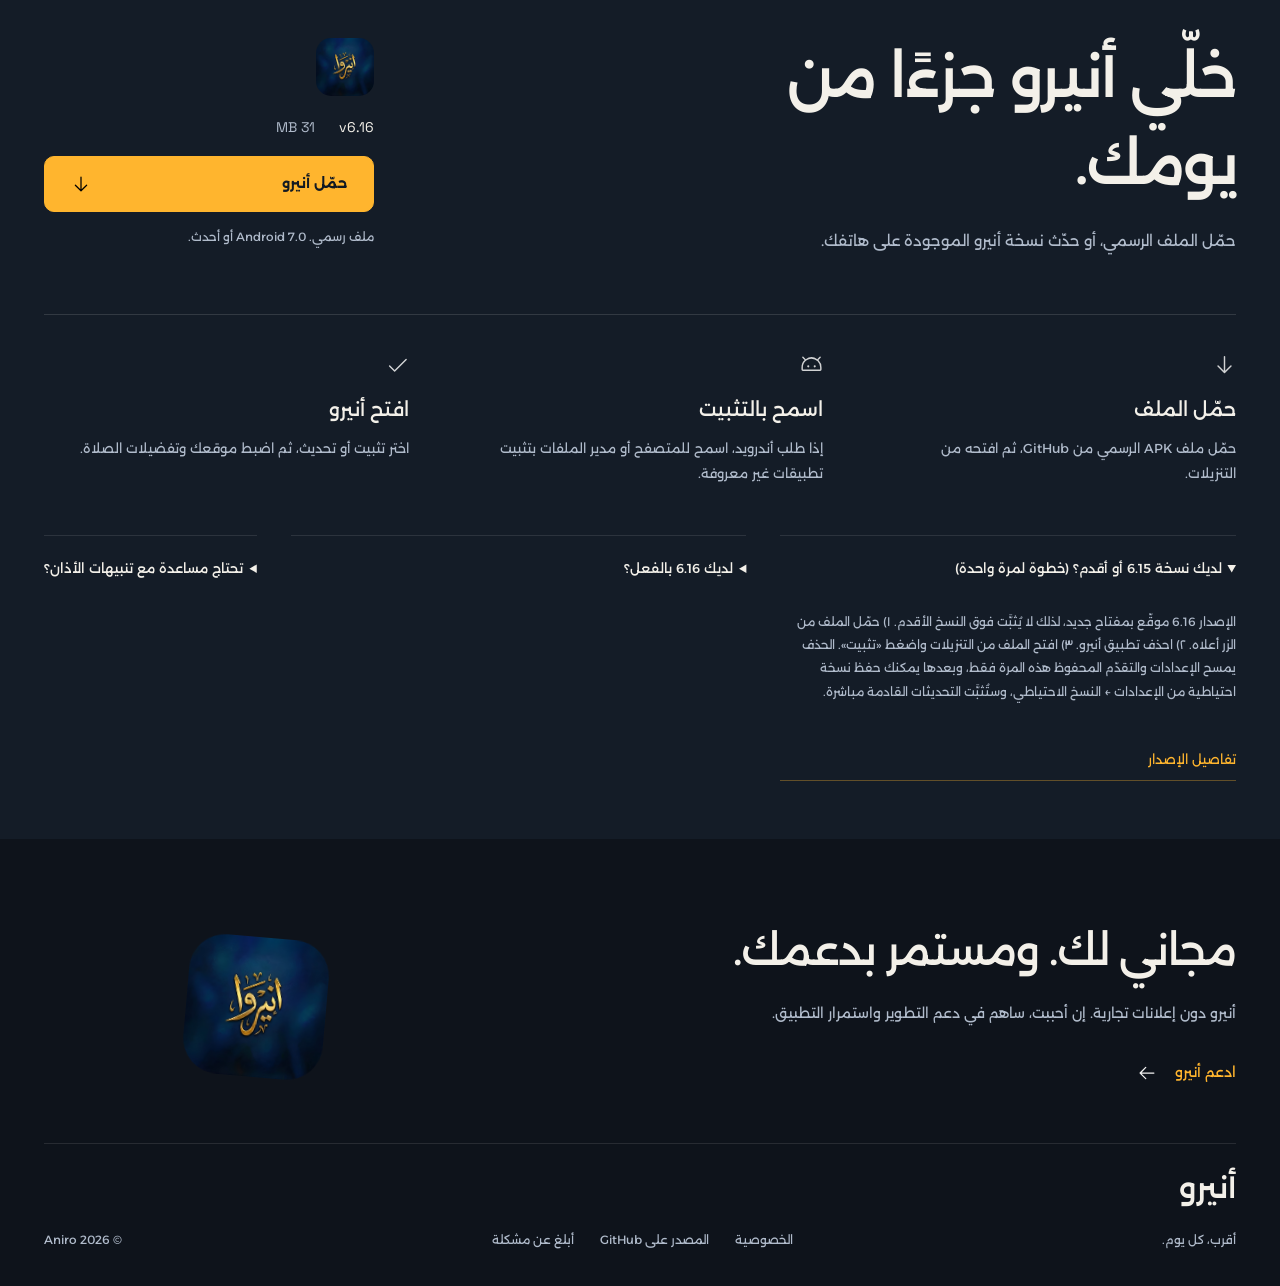
==== commit da57d931: "Offer Aniro 6.16 with one-time reinstall steps for 6.15 users Co-Authored-By: Claude Opus 5.5 <norep" ====
--- a/index.html
+++ b/index.html
@@ -38,7 +38,7 @@
 <section id="install" class="section install-section" aria-labelledby="install-title"><div class="container">
   <div class="download-layout reveal"><div><h2 id="install-title" data-en="Make Aniro part of your day.">خلّي أنيرو جزءًا من يومك.</h2><p data-en="Download the official APK, or update your existing Aniro installation.">حمّل الملف الرسمي، أو حدّث نسخة أنيرو الموجودة على هاتفك.</p></div><div class="download-actions"><img class="download-mark" src="/assets/logo.png" width="64" height="64" alt=""><div class="release-meta"><span data-version>الإصدار الرسمي</span><span data-release-size>APK · Android</span></div><a class="button" href="https://github.com/its3li/Aniro/releases/latest" data-download><span data-en="Download Aniro">حمّل أنيرو</span><img class="icon" src="/assets/icons/arrow-down.svg" alt=""></a><p id="release-status" aria-live="polite">يمكنك تحميل آخر إصدار رسمي من GitHub.</p></div></div>
   <ol class="install-steps"><li class="reveal"><img class="icon" src="/assets/icons/arrow-down.svg" alt=""><h3 data-en="Download the file">حمّل الملف</h3><p data-en="Get the official APK from GitHub, then open it from your downloads.">حمّل ملف APK الرسمي من GitHub، ثم افتحه من التنزيلات.</p></li><li class="reveal"><img class="icon" src="/assets/icons/android-logo.svg" alt=""><h3 data-en="Allow installation">اسمح بالتثبيت</h3><p data-en="If Android asks, allow your browser or file manager to install unknown apps.">إذا طلب أندرويد، اسمح للمتصفح أو مدير الملفات بتثبيت تطبيقات غير معروفة.</p></li><li class="reveal"><img class="icon" src="/assets/icons/check.svg" alt=""><h3 data-en="Open Aniro">افتح أنيرو</h3><p data-en="Choose Install or Update, then set your location and prayer preferences.">اختر تثبيت أو تحديث، ثم اضبط موقعك وتفضيلات الصلاة.</p></li></ol>
-  <div class="install-help"><details><summary data-en="Already have Aniro?">لديك أنيرو بالفعل؟</summary><p data-en="Keep the app installed. Open Settings → About → Check for updates, or install the official APK over your current version to preserve saved data.">احتفظ بالتطبيق مثبتًا. افتح الإعدادات ← حول التطبيق ← تحقّق من التحديثات، أو ثبّت الملف الرسمي فوق نسختك الحالية حتى تبقى بياناتك.</p></details><details><summary data-en="Need help with Azan reminders?">تحتاج مساعدة مع تنبيهات الأذان؟</summary><p data-en="Enable notifications and requested alarm permissions. If reminders stop, check Android’s battery restrictions for Aniro.">فعّل الإشعارات وأذونات المنبه المطلوبة. إذا توقفت التنبيهات، راجع قيود البطارية لأنيرو في إعدادات أندرويد.</p></details><a class="text-link" href="https://github.com/its3li/Aniro/releases/latest" target="_blank" rel="noopener noreferrer" data-en="View release notes">تفاصيل الإصدار</a></div>
+  <div class="install-help"><details open><summary data-en="Have version 6.15 or older? (one-time step)">لديك نسخة 6.15 أو أقدم؟ (خطوة لمرة واحدة)</summary><p data-en="Version 6.16 uses a new signing key, so it can’t install over older versions. 1) Download the APK above. 2) Uninstall Aniro. 3) Open the downloaded file and tap Install. Uninstalling clears saved settings and progress this one time. After that, use Settings → Backup to keep your data, and future updates install directly.">الإصدار 6.16 موقّع بمفتاح جديد، لذلك لا يُثبَّت فوق النسخ الأقدم. ١) حمّل الملف من الزر أعلاه. ٢) احذف تطبيق أنيرو. ٣) افتح الملف من التنزيلات واضغط «تثبيت». الحذف يمسح الإعدادات والتقدّم المحفوظ هذه المرة فقط، وبعدها يمكنك حفظ نسخة احتياطية من الإعدادات ← النسخ الاحتياطي، وستُثبَّت التحديثات القادمة مباشرة.</p></details><details><summary data-en="Already on 6.16?">لديك 6.16 بالفعل؟</summary><p data-en="Open Settings → About → Check for updates to get future versions inside the app.">افتح الإعدادات ← حول التطبيق ← تحقّق من التحديثات لتحصل على الإصدارات القادمة من داخل التطبيق.</p></details><details><summary data-en="Need help with Azan reminders?">تحتاج مساعدة مع تنبيهات الأذان؟</summary><p data-en="Enable notifications and requested alarm permissions. If reminders stop, check Android’s battery restrictions for Aniro.">فعّل الإشعارات وأذونات المنبه المطلوبة. إذا توقفت التنبيهات، راجع قيود البطارية لأنيرو في إعدادات أندرويد.</p></details><a class="text-link" href="https://github.com/its3li/Aniro/releases/latest" target="_blank" rel="noopener noreferrer" data-en="View release notes">تفاصيل الإصدار</a></div>
 </div></section>
 <section id="donate" class="container support"><div class="support-intro"><h2 data-en="Free to use. Made to keep growing.">مجاني لك. ومستمر بدعمك.</h2><p data-en="Aniro has no commercial ads. Support development if you’d like to help it grow.">أنيرو دون إعلانات تجارية. إن أحببت، ساهم في دعم التطوير واستمرار التطبيق.</p><a class="link-arrow" href="https://ko-fi.com/aniro_" target="_blank" rel="noopener noreferrer"><span data-en="Support Aniro">ادعم أنيرو</span><img class="icon" src="/assets/icons/arrow-left.svg" alt=""></a></div><img class="support-mark" src="/assets/logo.png" width="164" height="164" alt="" loading="lazy"></section>
 </main>
--- a/styles.css
+++ b/styles.css
@@ -4,12 +4,12 @@
 *{box-sizing:border-box}html{scroll-behavior:smooth;scroll-padding-top:100px}body{margin:0;background:var(--canvas);color:var(--ink);font:400 16px/1.85 Alexandria,system-ui,sans-serif}html[lang=en] body{font-family:Space,system-ui,sans-serif}a{color:inherit;text-decoration:none}button{font:inherit;color:inherit;cursor:pointer}figure,p,h1,h2,h3{margin:0}img{display:block;max-width:100%;height:auto}a,button{-webkit-tap-highlight-color:transparent}a:focus-visible,button:focus-visible,summary:focus-visible,[tabindex]:focus-visible{outline:2px solid var(--amber);outline-offset:6px}::selection{background:var(--amber);color:var(--canvas)}.container{width:min(var(--max),calc(100% - 88px));margin-inline:auto}.accent{color:var(--amber)}.icon{width:22px;height:22px;flex-shrink:0;filter:brightness(0) invert(95%)}.skip-link{position:fixed;top:8px;inset-inline-start:12px;z-index:100;background:var(--amber);color:var(--canvas);padding:10px 20px;translate:0 -160%}.skip-link:focus{translate:none}.site-header{position:sticky;top:0;z-index:30;background:#0e131bed;backdrop-filter:blur(16px)}.nav-bar{height:76px;display:flex;justify-content:space-between;align-items:center;gap:36px}.brand{display:flex;gap:12px;align-items:center;font-size:23px;font-weight:650;white-space:nowrap}.brand img{width:40px;height:40px;border-radius:11px}.navigation{display:flex;gap:30px;color:var(--muted);font-size:13px;align-items:center}.navigation a{padding-block:13px;white-space:nowrap;transition:color .2s}.navigation a:hover{color:var(--ink)}.nav-actions{display:flex;gap:22px;align-items:center}.language-button{background:none;border:0;min-height:44px;min-width:44px;font-family:Space,Alexandria,sans-serif;font-size:13px}.button{display:inline-flex;align-items:center;justify-content:center;gap:24px;min-height:56px;padding:14px 26px;background:var(--amber);border:1px solid var(--amber);border-radius:10px;color:#121922;font-size:14px;font-weight:650;white-space:nowrap;transition:background .2s,translate .2s}.button .icon{filter:none;width:20px;height:20px}.button:hover{background:#ffc250;translate:0 -2px}.button:active{translate:0 1px}.button-small{font-size:12px;min-height:44px;padding:10px 18px}.menu-button{display:none;min-width:44px;min-height:44px;border:0;background:transparent}.mobile-nav{display:none}.link-arrow{display:inline-flex;gap:18px;align-items:center;font-size:14px;font-weight:450;min-height:44px}.link-arrow .icon{width:20px;transition:translate .2s}.link-arrow:hover .icon{translate:-4px 0}html[dir=ltr] .link-arrow .icon{rotate:180deg}html[dir=ltr] .link-arrow:hover .icon{translate:4px 0}
 .hero{display:grid;grid-template-columns:1fr 1.05fr;align-items:center;gap:70px;padding-block:44px 54px;min-height:648px}.hero-copy{padding-bottom:20px}.hero h1{font-size:clamp(60px,6.8vw,88px);font-weight:600;line-height:1.36;letter-spacing:-2.5px}.hero h1 span{display:block}html[lang=en] .hero h1{font-size:clamp(60px,6.5vw,84px);line-height:1.08;letter-spacing:-4px}.hero-copy>p{max-width:420px;color:var(--muted);font-size:16px;line-height:1.95;margin-top:24px}.hero-actions{display:flex;align-items:center;flex-wrap:wrap;gap:28px;margin-top:30px}.essentials{display:flex;justify-content:space-between;gap:30px;align-items:center;padding-block:25px 28px;border-block:1px solid var(--line);color:var(--muted);font-size:12px}.essentials a{display:flex;gap:10px;align-items:center;min-height:30px}.essentials .icon{width:17px;height:17px;opacity:.8}
 .section{padding-block:100px;scroll-margin-top:76px}.section-heading{max-width:640px;margin-bottom:48px}.section-heading h2{font-size:clamp(34px,4.2vw,54px);font-weight:550;line-height:1.5;letter-spacing:-1.5px}.section-heading p{font-size:15px;line-height:1.9;color:var(--muted);margin-top:15px;max-width:580px}html[lang=en] .section-heading h2{line-height:1.12;letter-spacing:-2px}.quran-section{padding-bottom:78px}.gallery-controls{display:flex;justify-content:space-between;align-items:center;color:var(--muted);font-size:12px;margin-bottom:28px}.gallery-controls>div{display:flex;gap:8px}.gallery-arrow{display:grid;place-items:center;width:44px;height:44px;background:none;border:1px solid var(--line);border-radius:50%;transition:background .2s,opacity .2s}.gallery-arrow:hover:not(:disabled){background:#ffffff09}.gallery-arrow:disabled{opacity:.3;cursor:default}html[dir=ltr] .gallery-arrow .icon{rotate:180deg}.screen-gallery{display:flex;gap:30px;overflow-x:auto;overscroll-behavior-x:contain;scroll-snap-type:x mandatory;scrollbar-width:thin;scrollbar-color:#5c6876 transparent;padding:8px 0 26px}.gallery-item{flex:1 0 240px;min-width:0;scroll-snap-align:start}.gallery-item>img{width:100%;aspect-ratio:1080/2392;object-fit:contain;border-radius:22px;border:1px solid #b4c4df1b;box-shadow:0 18px 38px #07101a55}.gallery-item.listening{padding-top:58px}.gallery-item.reciters{padding-top:28px}.gallery-item figcaption{margin-top:25px;padding-inline:3px}.gallery-item h3{font-size:20px;line-height:1.5;font-weight:550}.gallery-item p{font-size:12px;color:var(--muted);margin-top:8px;line-height:1.85;max-width:250px}.gallery-note{margin-top:28px;color:#9daabc;font-size:12px}.daily-section{padding-top:62px}
-.install-section{background:var(--surface);margin-top:24px;padding-block:72px 58px}.download-layout{display:grid;grid-template-columns:1.2fr .8fr;gap:90px;align-items:center}.download-layout h2{font-size:clamp(36px,4.6vw,58px);font-weight:550;line-height:1.5;letter-spacing:-1.5px;max-width:580px}.download-layout>div>p{color:var(--muted);font-size:15px;line-height:1.85;margin-top:20px;max-width:440px}html[lang=en] .download-layout h2{line-height:1.15;letter-spacing:-2px}.download-actions{max-width:330px;width:100%;justify-self:end}.download-mark{width:58px;height:58px;border-radius:15px;margin-bottom:22px}.release-meta{display:flex;align-items:center;gap:24px;font:14px Space,system-ui,sans-serif;color:var(--muted);margin-bottom:20px}.release-meta [data-version]{color:var(--ink)}.download-actions .button{width:100%;justify-content:space-between}.download-actions #release-status{font-size:12px;color:var(--muted);line-height:1.85;min-height:24px;margin-top:14px}.install-steps{list-style:none;padding:0;margin:60px 0 0;display:grid;grid-template-columns:repeat(3,1fr);gap:48px;border-top:1px solid #ffffff20;padding-top:38px}.install-steps li{max-width:340px}.install-steps .icon{width:23px;height:23px;opacity:.85}.install-steps h3{font-size:19px;font-weight:500;margin-top:19px;line-height:1.55}.install-steps p{font-size:13px;color:var(--muted);line-height:1.95;margin-top:11px}.install-help{display:grid;grid-template-columns:1fr 1fr auto;gap:34px;align-items:start;margin-top:48px;font-size:13px}.install-help details{border-top:1px solid var(--line);padding-top:20px}.install-help summary{cursor:pointer;font-weight:500;min-height:44px}.install-help details p{color:var(--muted);font-size:12px;line-height:1.95;margin-top:10px}.text-link{color:var(--amber);font-size:13px;min-height:44px;display:inline-flex;align-items:center;border-bottom:1px solid #ffb52e55}.support{display:grid;grid-template-columns:1fr .6fr;gap:60px;align-items:center;padding-block:100px 90px}.support h2{font-size:clamp(32px,3.3vw,42px);line-height:1.5;max-width:570px;font-weight:500;letter-spacing:-1px}.support p{font-size:14px;line-height:1.9;color:var(--muted);max-width:490px;margin-top:18px}.support .link-arrow{color:var(--amber);margin-top:24px}.support-mark{width:140px;height:140px;border-radius:36px;justify-self:center;rotate:5deg}.site-footer{padding-bottom:30px}.footer-wordmark{font-size:clamp(70px,12vw,144px);line-height:1.4;font-weight:550;letter-spacing:-4px;color:#f3f0e9}.footer-row{border-top:1px solid var(--line);padding-top:26px;display:flex;align-items:center;justify-content:space-between;gap:26px;color:var(--muted);font-size:12px}.footer-links{display:flex;gap:26px;flex-wrap:wrap}.footer-links a{min-height:44px;display:inline-flex;align-items:center}.footer-links a:hover{color:var(--ink)}
+.install-section{background:var(--surface);margin-top:24px;padding-block:72px 58px}.download-layout{display:grid;grid-template-columns:1.2fr .8fr;gap:90px;align-items:center}.download-layout h2{font-size:clamp(36px,4.6vw,58px);font-weight:550;line-height:1.5;letter-spacing:-1.5px;max-width:580px}.download-layout>div>p{color:var(--muted);font-size:15px;line-height:1.85;margin-top:20px;max-width:440px}html[lang=en] .download-layout h2{line-height:1.15;letter-spacing:-2px}.download-actions{max-width:330px;width:100%;justify-self:end}.download-mark{width:58px;height:58px;border-radius:15px;margin-bottom:22px}.release-meta{display:flex;align-items:center;gap:24px;font:14px Space,system-ui,sans-serif;color:var(--muted);margin-bottom:20px}.release-meta [data-version]{color:var(--ink)}.download-actions .button{width:100%;justify-content:space-between}.download-actions #release-status{font-size:12px;color:var(--muted);line-height:1.85;min-height:24px;margin-top:14px}.install-steps{list-style:none;padding:0;margin:60px 0 0;display:grid;grid-template-columns:repeat(3,1fr);gap:48px;border-top:1px solid #ffffff20;padding-top:38px}.install-steps li{max-width:340px}.install-steps .icon{width:23px;height:23px;opacity:.85}.install-steps h3{font-size:19px;font-weight:500;margin-top:19px;line-height:1.55}.install-steps p{font-size:13px;color:var(--muted);line-height:1.95;margin-top:11px}.install-help{display:grid;grid-template-columns:1fr 1fr auto;gap:34px;align-items:start;margin-top:48px;font-size:13px}.install-help details{border-top:1px solid var(--line);padding-top:20px}.install-help summary{cursor:pointer;font-weight:500;min-height:44px}.install-help details p{color:var(--muted);font-size:12px;line-height:1.95;margin-top:10px}.text-link{color:var(--amber);font-size:13px;min-height:44px;display:inline-flex;align-items:center;border-bottom:1px solid #ffb52e55}.support{display:grid;grid-template-columns:1fr .6fr;gap:60px;align-items:center;padding-block:80px 48px}.support h2{font-size:clamp(32px,3.3vw,42px);line-height:1.5;max-width:570px;font-weight:500;letter-spacing:-1px}.support p{font-size:14px;line-height:1.9;color:var(--muted);max-width:490px;margin-top:18px}.support .link-arrow{color:var(--amber);margin-top:24px}.support-mark{width:140px;height:140px;border-radius:36px;justify-self:center;rotate:5deg}.site-footer{border-top:1px solid var(--line);padding-block:22px 24px}.footer-wordmark{font-size:30px;line-height:1.4;font-weight:550;letter-spacing:0;color:#f3f0e9;display:inline-flex;align-items:center;min-height:44px}.footer-row{padding-top:8px;display:flex;align-items:center;justify-content:space-between;gap:26px;color:var(--muted);font-size:12px}.footer-links{display:flex;gap:26px;flex-wrap:wrap}.footer-links a{min-height:44px;display:inline-flex;align-items:center}.footer-links a:hover{color:var(--ink)}
 .policy{max-width:800px;padding-block:70px}.policy h1{font-size:38px;margin-bottom:18px}.policy h2{font-size:21px;font-weight:550;margin-top:36px}.policy p{color:var(--muted);line-height:1.95;margin-top:14px}.policy a{color:var(--amber)}.policy section{border-top:1px solid var(--line);padding-top:42px;margin-top:50px}.policy section h1{font-family:Space,system-ui,sans-serif}.policy section p{font-family:Space,system-ui,sans-serif}.reveal{opacity:1}.motion-ready .reveal{opacity:0;transform:translateY(24px);transition:opacity .65s var(--ease),transform .65s var(--ease)}.motion-ready .reveal.is-visible{opacity:1;transform:none}.motion-ready .hero-copy{animation:hero-copy .65s var(--ease) both}@keyframes hero-copy{from{opacity:0;transform:translateY(20px)}to{opacity:1;transform:none}}@keyframes hero-product{from{opacity:0;transform:translateY(32px) rotate(1deg)}to{opacity:1;transform:none}}[hidden]{display:none!important}
 @media(min-width:768px) and (max-height:780px){.hero{min-height:564px;padding-block:25px 40px}.hero h1{font-size:70px}html[lang=en] .hero h1{font-size:65px}}
 @media(max-width:1150px){.hero{gap:38px;grid-template-columns:1fr 1fr}.hero h1{font-size:68px}html[lang=en] .hero h1{font-size:66px}.hero-copy>p{font-size:15px}.gallery-item{flex-basis:230px}.install-help{grid-template-columns:1fr 1fr}.install-help>.text-link{justify-self:start}}
-@media(max-width:950px){.container{width:calc(100% - 48px)}.nav-bar{gap:20px}.navigation{gap:18px;font-size:12px}.nav-actions{gap:12px}.hero{gap:28px;min-height:570px}.hero h1{font-size:61px}html[lang=en] .hero h1{font-size:55px}.hero-actions{gap:18px}.button{font-size:13px;padding-inline:20px}.link-arrow{font-size:12px;gap:12px}.section{padding-block:80px}.download-layout{gap:42px}.install-steps{gap:30px}.support{padding-block:80px}}
-@media(max-width:767px){.container{width:calc(100% - 40px)}.nav-bar{height:68px;gap:12px}.brand{font-size:20px;gap:10px}.brand img{width:35px;height:35px;border-radius:10px}.navigation{display:none}.nav-actions .button{display:none}.nav-actions{gap:8px}.menu-button{display:grid;place-items:center}.mobile-nav.is-open{display:grid;gap:0;padding:8px 20px 20px;border-bottom:1px solid var(--line)}.mobile-nav a{padding:10px 4px;min-height:44px;font-size:14px}.hero{display:block;min-height:0;padding-block:34px 28px}.hero-copy{padding:0;max-width:470px}.hero h1{font-size:56px;line-height:1.32;letter-spacing:-1.5px}html[lang=en] .hero h1{font-size:58px;line-height:1.06;letter-spacing:-3px}.hero-copy>p{font-size:14px;max-width:330px;line-height:1.9;margin-top:18px}.hero-actions{margin-top:22px;gap:26px}.hero-actions .button{min-height:50px;font-size:13px;padding:12px 20px;gap:20px}.hero-actions .link-arrow{font-size:12px;gap:12px}.essentials{flex-wrap:wrap;justify-content:space-between;gap:10px 18px;padding-block:18px;font-size:11px}.essentials>*{width:calc(50% - 18px);min-height:26px}.essentials a{min-height:26px}.section{padding-block:62px}.section-heading{margin-bottom:30px}.section-heading h2{font-size:34px;line-height:1.5;letter-spacing:-.7px}html[lang=en] .section-heading h2{font-size:36px;line-height:1.15;letter-spacing:-1.2px}.section-heading p{font-size:14px;line-height:1.9;max-width:380px;margin-top:12px}.quran-section{padding-bottom:44px}.gallery-controls{margin-bottom:17px;font-size:11px}.screen-gallery{gap:24px;padding:8px 0 20px}.gallery-item{flex:0 0 232px}.gallery-item>img{border-radius:20px}.gallery-item.listening{padding-top:35px}.gallery-item.reciters{padding-top:22px}.gallery-item figcaption{margin-top:20px}.gallery-item h3{font-size:19px}.gallery-item p{font-size:12px}.gallery-note{font-size:11px;line-height:1.85;margin-top:19px;max-width:290px}.download-layout{grid-template-columns:1fr;gap:34px}.download-layout h2{font-size:38px;line-height:1.5;max-width:350px;letter-spacing:-1px}html[lang=en] .download-layout h2{font-size:40px;line-height:1.17}.download-layout>div>p{font-size:14px;line-height:1.9;margin-top:14px}.download-actions{justify-self:start;max-width:100%}.download-mark{display:none}.release-meta{margin-bottom:16px;font-size:13px}.download-actions .button{min-height:56px;font-size:14px}.download-actions #release-status{font-size:11px}.install-section{padding-block:53px 43px;margin-top:0}.install-steps{grid-template-columns:1fr;margin-top:36px;padding-top:30px;gap:30px}.install-steps li{display:grid;grid-template-columns:24px 1fr;column-gap:17px;max-width:none}.install-steps .icon{grid-row:1/3;margin-top:5px;width:22px;height:22px}.install-steps h3{margin:0;font-size:17px}.install-steps p{grid-column:2;margin-top:8px;font-size:12px;line-height:1.95}.install-help{grid-template-columns:1fr;gap:20px;margin-top:36px}.install-help summary{font-size:13px;min-height:30px}.install-help>.text-link{min-height:44px}.support{padding-block:64px 55px;grid-template-columns:1fr 82px;gap:25px;align-items:start}.support h2{font-size:29px;line-height:1.55;letter-spacing:-.5px}.support p{font-size:13px;line-height:1.9}.support-mark{width:75px;height:75px;border-radius:20px;margin-top:7px}.support .link-arrow{font-size:13px;margin-top:20px}.footer-wordmark{font-size:86px;letter-spacing:-2px}.footer-row{align-items:start;flex-direction:column;gap:16px;padding-top:20px;font-size:11px}.footer-links{gap:20px}.footer-links a{min-height:28px}.policy{padding-block:40px}.policy h1{font-size:30px}.policy h2{font-size:20px}.policy p{font-size:14px}.policy .nav-bar{width:100%}}
+@media(max-width:950px){.container{width:calc(100% - 48px)}.nav-bar{gap:20px}.navigation{gap:18px;font-size:12px}.nav-actions{gap:12px}.hero{gap:28px;min-height:570px}.hero h1{font-size:61px}html[lang=en] .hero h1{font-size:55px}.hero-actions{gap:18px}.button{font-size:13px;padding-inline:20px}.link-arrow{font-size:12px;gap:12px}.section{padding-block:80px}.download-layout{gap:42px}.install-steps{gap:30px}.support{padding-block:64px 44px}}
+@media(max-width:767px){.container{width:calc(100% - 40px)}.nav-bar{height:68px;gap:12px}.brand{font-size:20px;gap:10px}.brand img{width:35px;height:35px;border-radius:10px}.navigation{display:none}.nav-actions .button{display:none}.nav-actions{gap:8px}.menu-button{display:grid;place-items:center}.mobile-nav.is-open{display:grid;gap:0;padding:8px 20px 20px;border-bottom:1px solid var(--line)}.mobile-nav a{padding:10px 4px;min-height:44px;font-size:14px}.hero{display:block;min-height:0;padding-block:34px 28px}.hero-copy{padding:0;max-width:470px}.hero h1{font-size:56px;line-height:1.32;letter-spacing:-1.5px}html[lang=en] .hero h1{font-size:58px;line-height:1.06;letter-spacing:-3px}.hero-copy>p{font-size:14px;max-width:330px;line-height:1.9;margin-top:18px}.hero-actions{margin-top:22px;gap:26px}.hero-actions .button{min-height:50px;font-size:13px;padding:12px 20px;gap:20px}.hero-actions .link-arrow{font-size:12px;gap:12px}.essentials{flex-wrap:wrap;justify-content:space-between;gap:10px 18px;padding-block:18px;font-size:11px}.essentials>*{width:calc(50% - 18px);min-height:26px}.essentials a{min-height:26px}.section{padding-block:62px}.section-heading{margin-bottom:30px}.section-heading h2{font-size:34px;line-height:1.5;letter-spacing:-.7px}html[lang=en] .section-heading h2{font-size:36px;line-height:1.15;letter-spacing:-1.2px}.section-heading p{font-size:14px;line-height:1.9;max-width:380px;margin-top:12px}.quran-section{padding-bottom:44px}.gallery-controls{margin-bottom:17px;font-size:11px}.screen-gallery{gap:24px;padding:8px 0 20px}.gallery-item{flex:0 0 232px}.gallery-item>img{border-radius:20px}.gallery-item.listening{padding-top:35px}.gallery-item.reciters{padding-top:22px}.gallery-item figcaption{margin-top:20px}.gallery-item h3{font-size:19px}.gallery-item p{font-size:12px}.gallery-note{font-size:11px;line-height:1.85;margin-top:19px;max-width:290px}.download-layout{grid-template-columns:1fr;gap:34px}.download-layout h2{font-size:38px;line-height:1.5;max-width:350px;letter-spacing:-1px}html[lang=en] .download-layout h2{font-size:40px;line-height:1.17}.download-layout>div>p{font-size:14px;line-height:1.9;margin-top:14px}.download-actions{justify-self:start;max-width:100%}.download-mark{display:none}.release-meta{margin-bottom:16px;font-size:13px}.download-actions .button{min-height:56px;font-size:14px}.download-actions #release-status{font-size:11px}.install-section{padding-block:53px 43px;margin-top:0}.install-steps{grid-template-columns:1fr;margin-top:36px;padding-top:30px;gap:30px}.install-steps li{display:grid;grid-template-columns:24px 1fr;column-gap:17px;max-width:none}.install-steps .icon{grid-row:1/3;margin-top:5px;width:22px;height:22px}.install-steps h3{margin:0;font-size:17px}.install-steps p{grid-column:2;margin-top:8px;font-size:12px;line-height:1.95}.install-help{grid-template-columns:1fr;gap:20px;margin-top:36px}.install-help summary{font-size:13px;min-height:30px}.install-help>.text-link{min-height:44px}.support{padding-block:54px 32px;grid-template-columns:1fr 82px;gap:25px;align-items:start}.support h2{font-size:29px;line-height:1.55;letter-spacing:-.5px}.support p{font-size:13px;line-height:1.9}.support-mark{width:75px;height:75px;border-radius:20px;margin-top:7px}.support .link-arrow{font-size:13px;margin-top:20px}.footer-wordmark{font-size:24px;letter-spacing:0;line-height:1.4}.footer-row{align-items:start;flex-direction:column;gap:16px;padding-top:8px;font-size:11px}.footer-links{gap:20px}.footer-links a{min-height:28px}.policy{padding-block:40px}.policy h1{font-size:30px}.policy h2{font-size:20px}.policy p{font-size:14px}.policy .nav-bar{width:100%}}
 @media(max-width:359px){.container{width:calc(100% - 32px)}.hero h1{font-size:49px}html[lang=en] .hero h1{font-size:53px}.hero-actions{gap:18px}.hero-actions .button{font-size:12px;padding-inline:16px}.gallery-item{flex-basis:220px}.support{grid-template-columns:1fr 64px;gap:20px}.support-mark{width:62px;height:62px;border-radius:16px}.support h2{font-size:26px}}
 @media(prefers-reduced-motion:reduce){html{scroll-behavior:auto}*,*:before,*:after{animation:none!important;transition:none!important}.motion-ready .reveal{opacity:1;transform:none}}
 @media(prefers-reduced-transparency:reduce){.site-header{background:var(--canvas);backdrop-filter:none}}
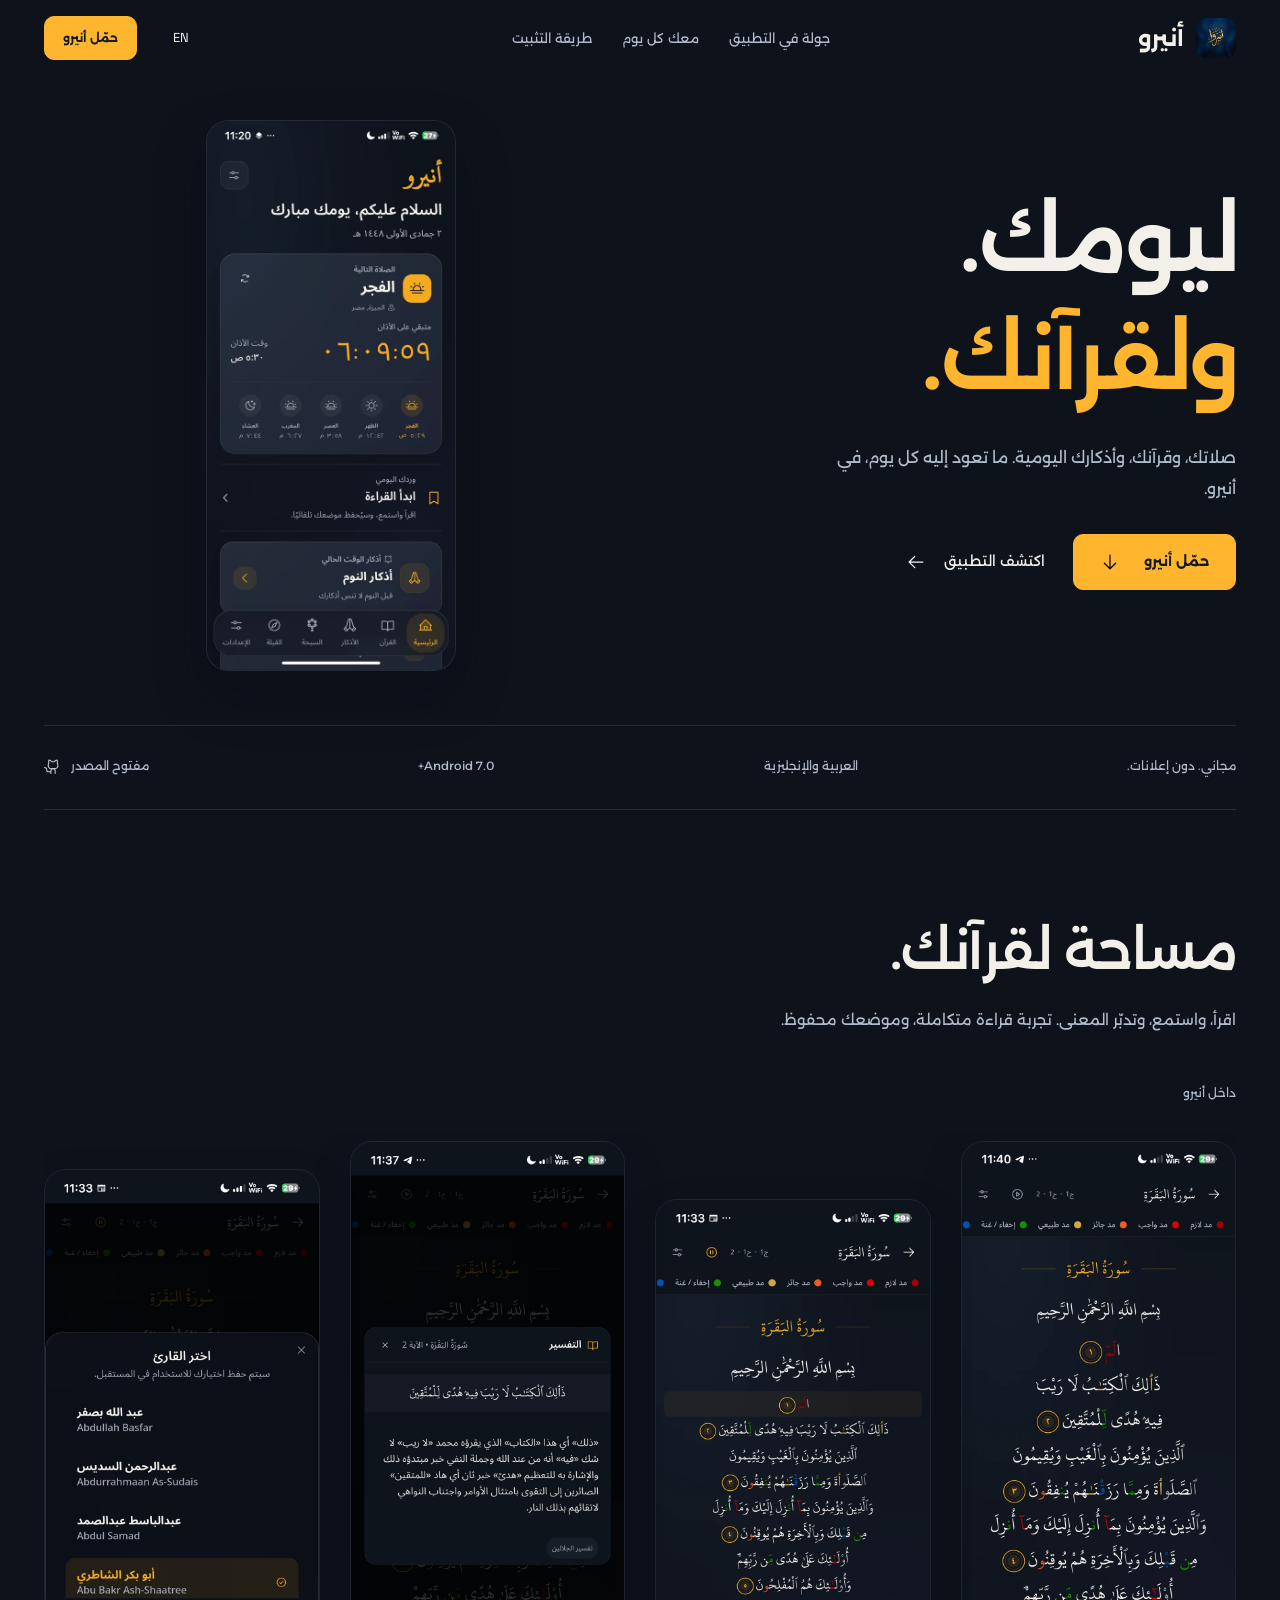
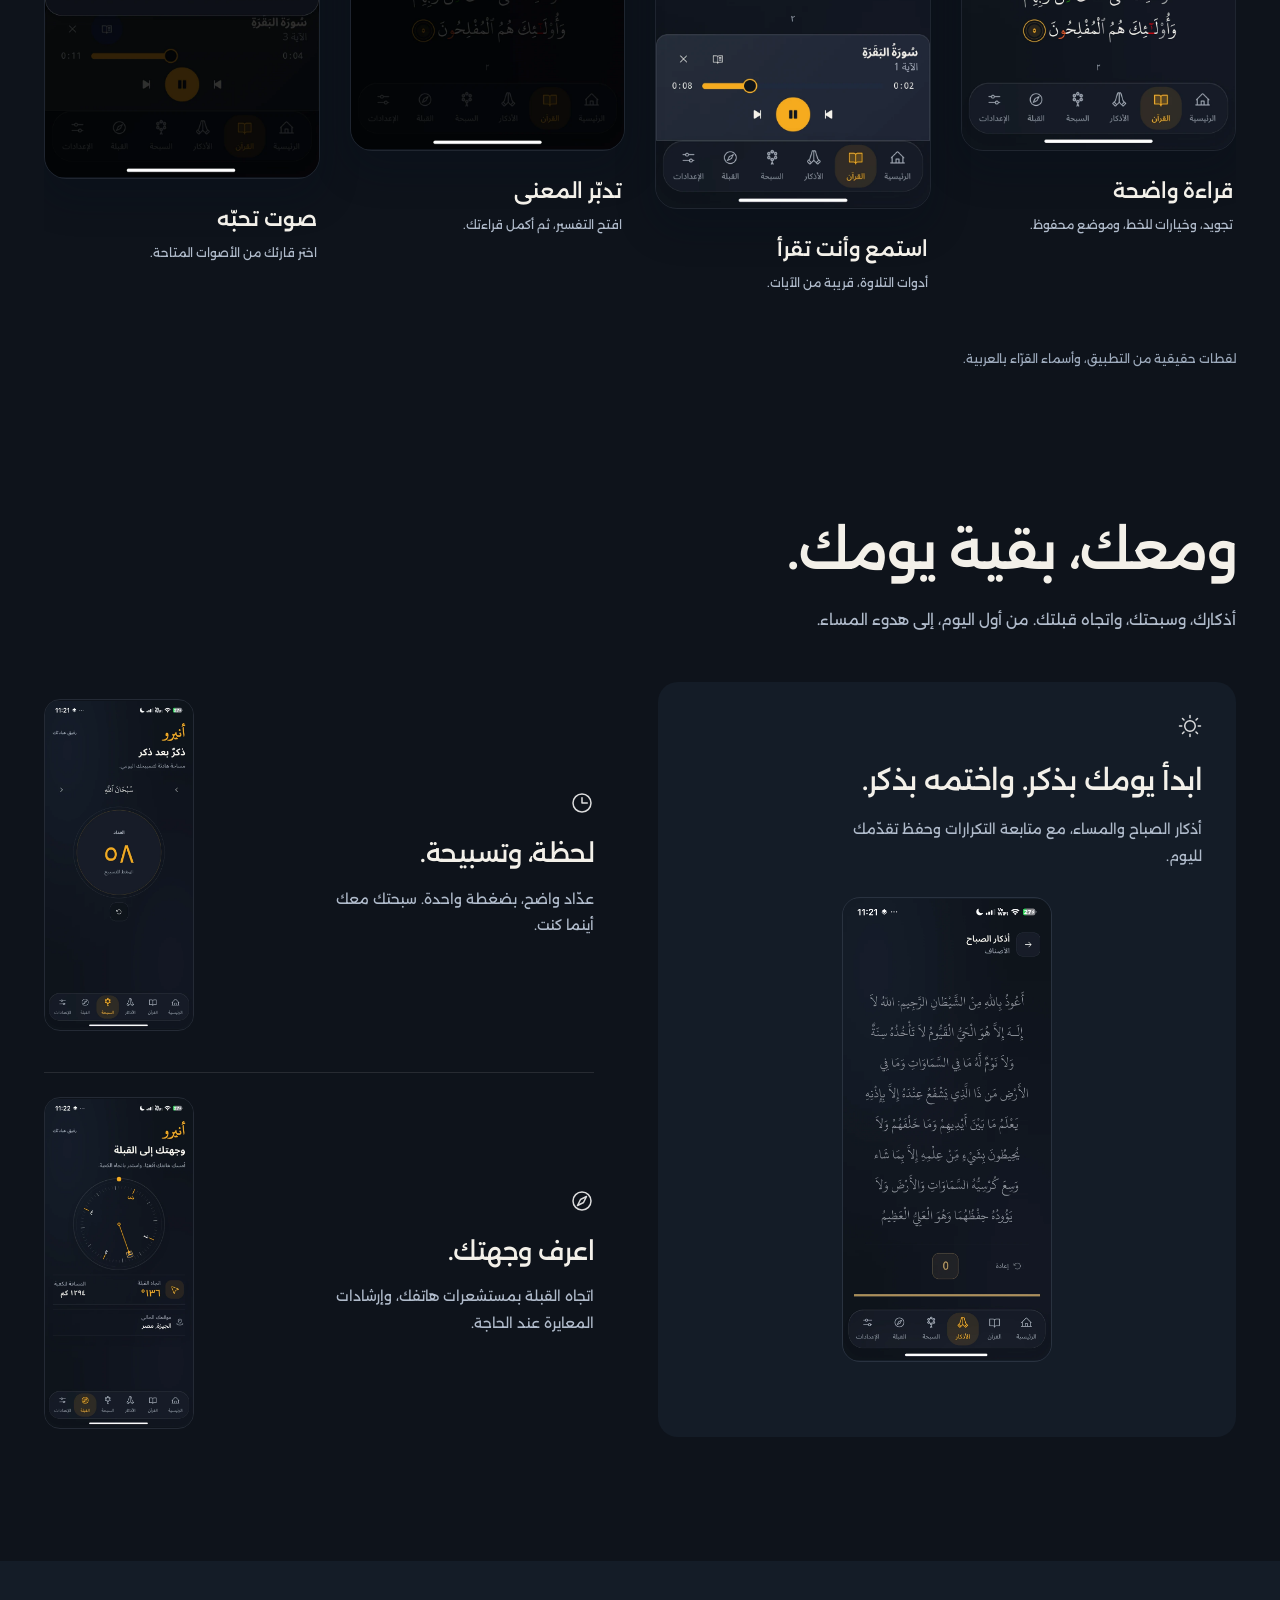
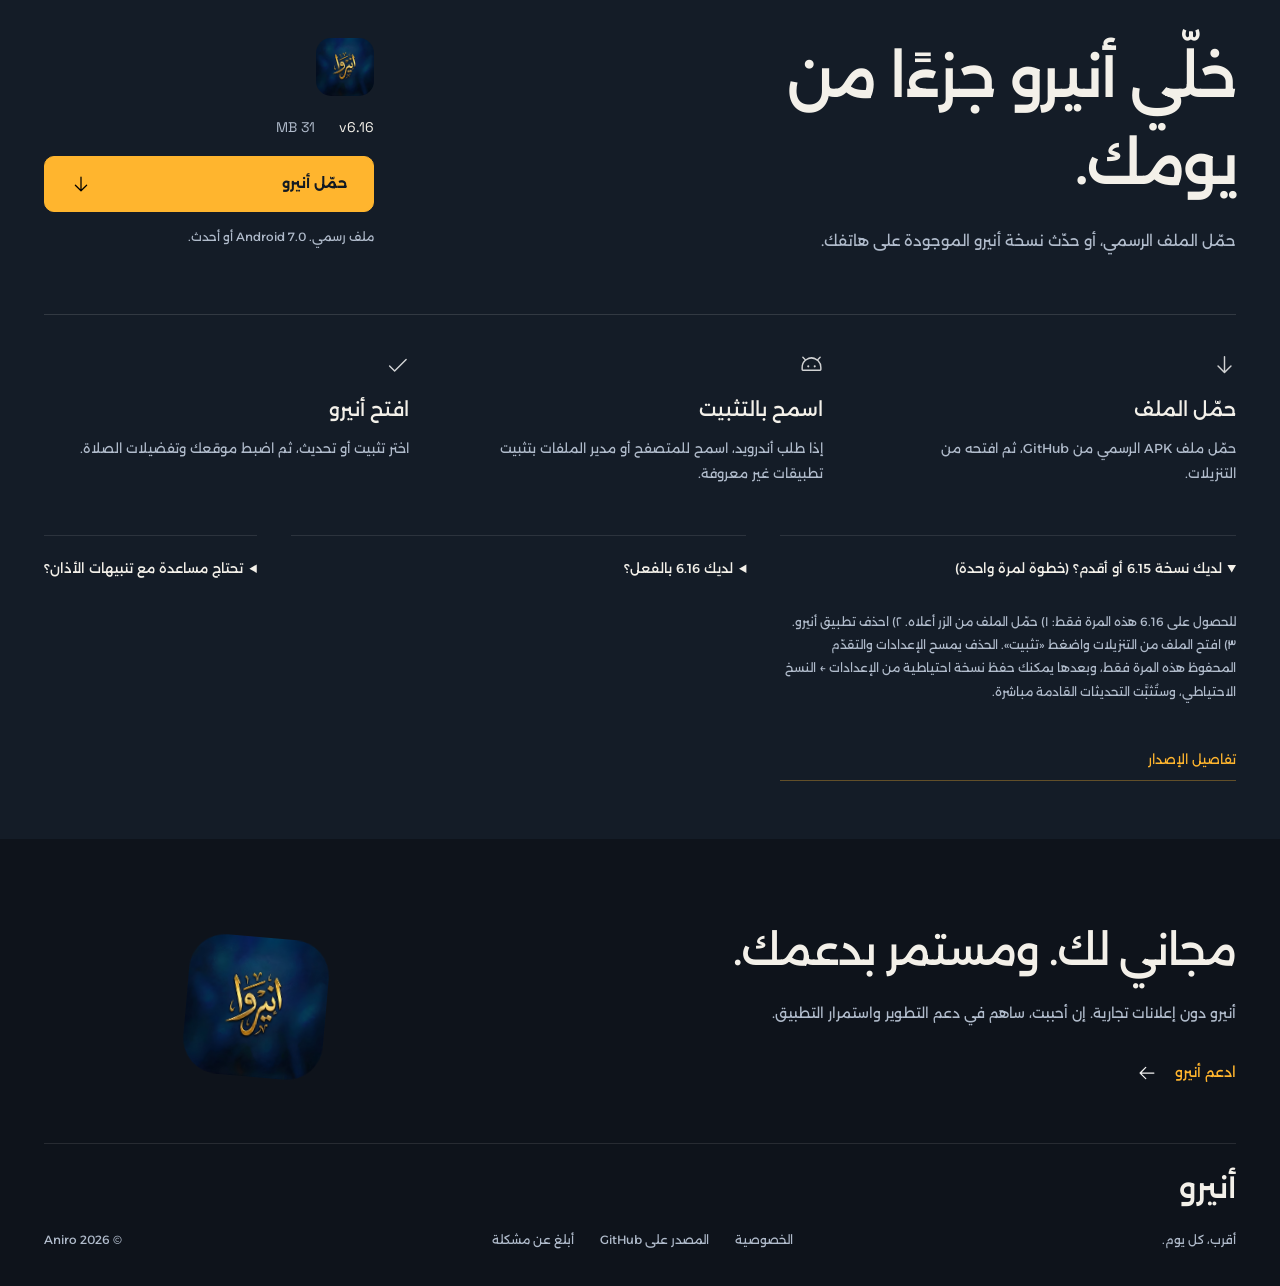
==== commit ca1e33e0: "Show only the install steps for 6.16 Co-Authored-By: Claude Opus 5.5 <noreply@anthropic.com>" ====
--- a/index.html
+++ b/index.html
@@ -38,7 +38,7 @@
 <section id="install" class="section install-section" aria-labelledby="install-title"><div class="container">
   <div class="download-layout reveal"><div><h2 id="install-title" data-en="Make Aniro part of your day.">خلّي أنيرو جزءًا من يومك.</h2><p data-en="Download the official APK, or update your existing Aniro installation.">حمّل الملف الرسمي، أو حدّث نسخة أنيرو الموجودة على هاتفك.</p></div><div class="download-actions"><img class="download-mark" src="/assets/logo.png" width="64" height="64" alt=""><div class="release-meta"><span data-version>الإصدار الرسمي</span><span data-release-size>APK · Android</span></div><a class="button" href="https://github.com/its3li/Aniro/releases/latest" data-download><span data-en="Download Aniro">حمّل أنيرو</span><img class="icon" src="/assets/icons/arrow-down.svg" alt=""></a><p id="release-status" aria-live="polite">يمكنك تحميل آخر إصدار رسمي من GitHub.</p></div></div>
   <ol class="install-steps"><li class="reveal"><img class="icon" src="/assets/icons/arrow-down.svg" alt=""><h3 data-en="Download the file">حمّل الملف</h3><p data-en="Get the official APK from GitHub, then open it from your downloads.">حمّل ملف APK الرسمي من GitHub، ثم افتحه من التنزيلات.</p></li><li class="reveal"><img class="icon" src="/assets/icons/android-logo.svg" alt=""><h3 data-en="Allow installation">اسمح بالتثبيت</h3><p data-en="If Android asks, allow your browser or file manager to install unknown apps.">إذا طلب أندرويد، اسمح للمتصفح أو مدير الملفات بتثبيت تطبيقات غير معروفة.</p></li><li class="reveal"><img class="icon" src="/assets/icons/check.svg" alt=""><h3 data-en="Open Aniro">افتح أنيرو</h3><p data-en="Choose Install or Update, then set your location and prayer preferences.">اختر تثبيت أو تحديث، ثم اضبط موقعك وتفضيلات الصلاة.</p></li></ol>
-  <div class="install-help"><details open><summary data-en="Have version 6.15 or older? (one-time step)">لديك نسخة 6.15 أو أقدم؟ (خطوة لمرة واحدة)</summary><p data-en="Version 6.16 uses a new signing key, so it can’t install over older versions. 1) Download the APK above. 2) Uninstall Aniro. 3) Open the downloaded file and tap Install. Uninstalling clears saved settings and progress this one time. After that, use Settings → Backup to keep your data, and future updates install directly.">الإصدار 6.16 موقّع بمفتاح جديد، لذلك لا يُثبَّت فوق النسخ الأقدم. ١) حمّل الملف من الزر أعلاه. ٢) احذف تطبيق أنيرو. ٣) افتح الملف من التنزيلات واضغط «تثبيت». الحذف يمسح الإعدادات والتقدّم المحفوظ هذه المرة فقط، وبعدها يمكنك حفظ نسخة احتياطية من الإعدادات ← النسخ الاحتياطي، وستُثبَّت التحديثات القادمة مباشرة.</p></details><details><summary data-en="Already on 6.16?">لديك 6.16 بالفعل؟</summary><p data-en="Open Settings → About → Check for updates to get future versions inside the app.">افتح الإعدادات ← حول التطبيق ← تحقّق من التحديثات لتحصل على الإصدارات القادمة من داخل التطبيق.</p></details><details><summary data-en="Need help with Azan reminders?">تحتاج مساعدة مع تنبيهات الأذان؟</summary><p data-en="Enable notifications and requested alarm permissions. If reminders stop, check Android’s battery restrictions for Aniro.">فعّل الإشعارات وأذونات المنبه المطلوبة. إذا توقفت التنبيهات، راجع قيود البطارية لأنيرو في إعدادات أندرويد.</p></details><a class="text-link" href="https://github.com/its3li/Aniro/releases/latest" target="_blank" rel="noopener noreferrer" data-en="View release notes">تفاصيل الإصدار</a></div>
+  <div class="install-help"><details open><summary data-en="Have version 6.15 or older? (one-time step)">لديك نسخة 6.15 أو أقدم؟ (خطوة لمرة واحدة)</summary><p data-en="To get 6.16 this one time: 1) Download the APK above. 2) Uninstall Aniro. 3) Open the downloaded file and tap Install. Uninstalling clears saved settings and progress this one time. After that, use Settings → Backup to keep your data, and future updates install directly.">للحصول على 6.16 هذه المرة فقط: ١) حمّل الملف من الزر أعلاه. ٢) احذف تطبيق أنيرو. ٣) افتح الملف من التنزيلات واضغط «تثبيت». الحذف يمسح الإعدادات والتقدّم المحفوظ هذه المرة فقط، وبعدها يمكنك حفظ نسخة احتياطية من الإعدادات ← النسخ الاحتياطي، وستُثبَّت التحديثات القادمة مباشرة.</p></details><details><summary data-en="Already on 6.16?">لديك 6.16 بالفعل؟</summary><p data-en="Open Settings → About → Check for updates to get future versions inside the app.">افتح الإعدادات ← حول التطبيق ← تحقّق من التحديثات لتحصل على الإصدارات القادمة من داخل التطبيق.</p></details><details><summary data-en="Need help with Azan reminders?">تحتاج مساعدة مع تنبيهات الأذان؟</summary><p data-en="Enable notifications and requested alarm permissions. If reminders stop, check Android’s battery restrictions for Aniro.">فعّل الإشعارات وأذونات المنبه المطلوبة. إذا توقفت التنبيهات، راجع قيود البطارية لأنيرو في إعدادات أندرويد.</p></details><a class="text-link" href="https://github.com/its3li/Aniro/releases/latest" target="_blank" rel="noopener noreferrer" data-en="View release notes">تفاصيل الإصدار</a></div>
 </div></section>
 <section id="donate" class="container support"><div class="support-intro"><h2 data-en="Free to use. Made to keep growing.">مجاني لك. ومستمر بدعمك.</h2><p data-en="Aniro has no commercial ads. Support development if you’d like to help it grow.">أنيرو دون إعلانات تجارية. إن أحببت، ساهم في دعم التطوير واستمرار التطبيق.</p><a class="link-arrow" href="https://ko-fi.com/aniro_" target="_blank" rel="noopener noreferrer"><span data-en="Support Aniro">ادعم أنيرو</span><img class="icon" src="/assets/icons/arrow-left.svg" alt=""></a></div><img class="support-mark" src="/assets/logo.png" width="164" height="164" alt="" loading="lazy"></section>
 </main>
